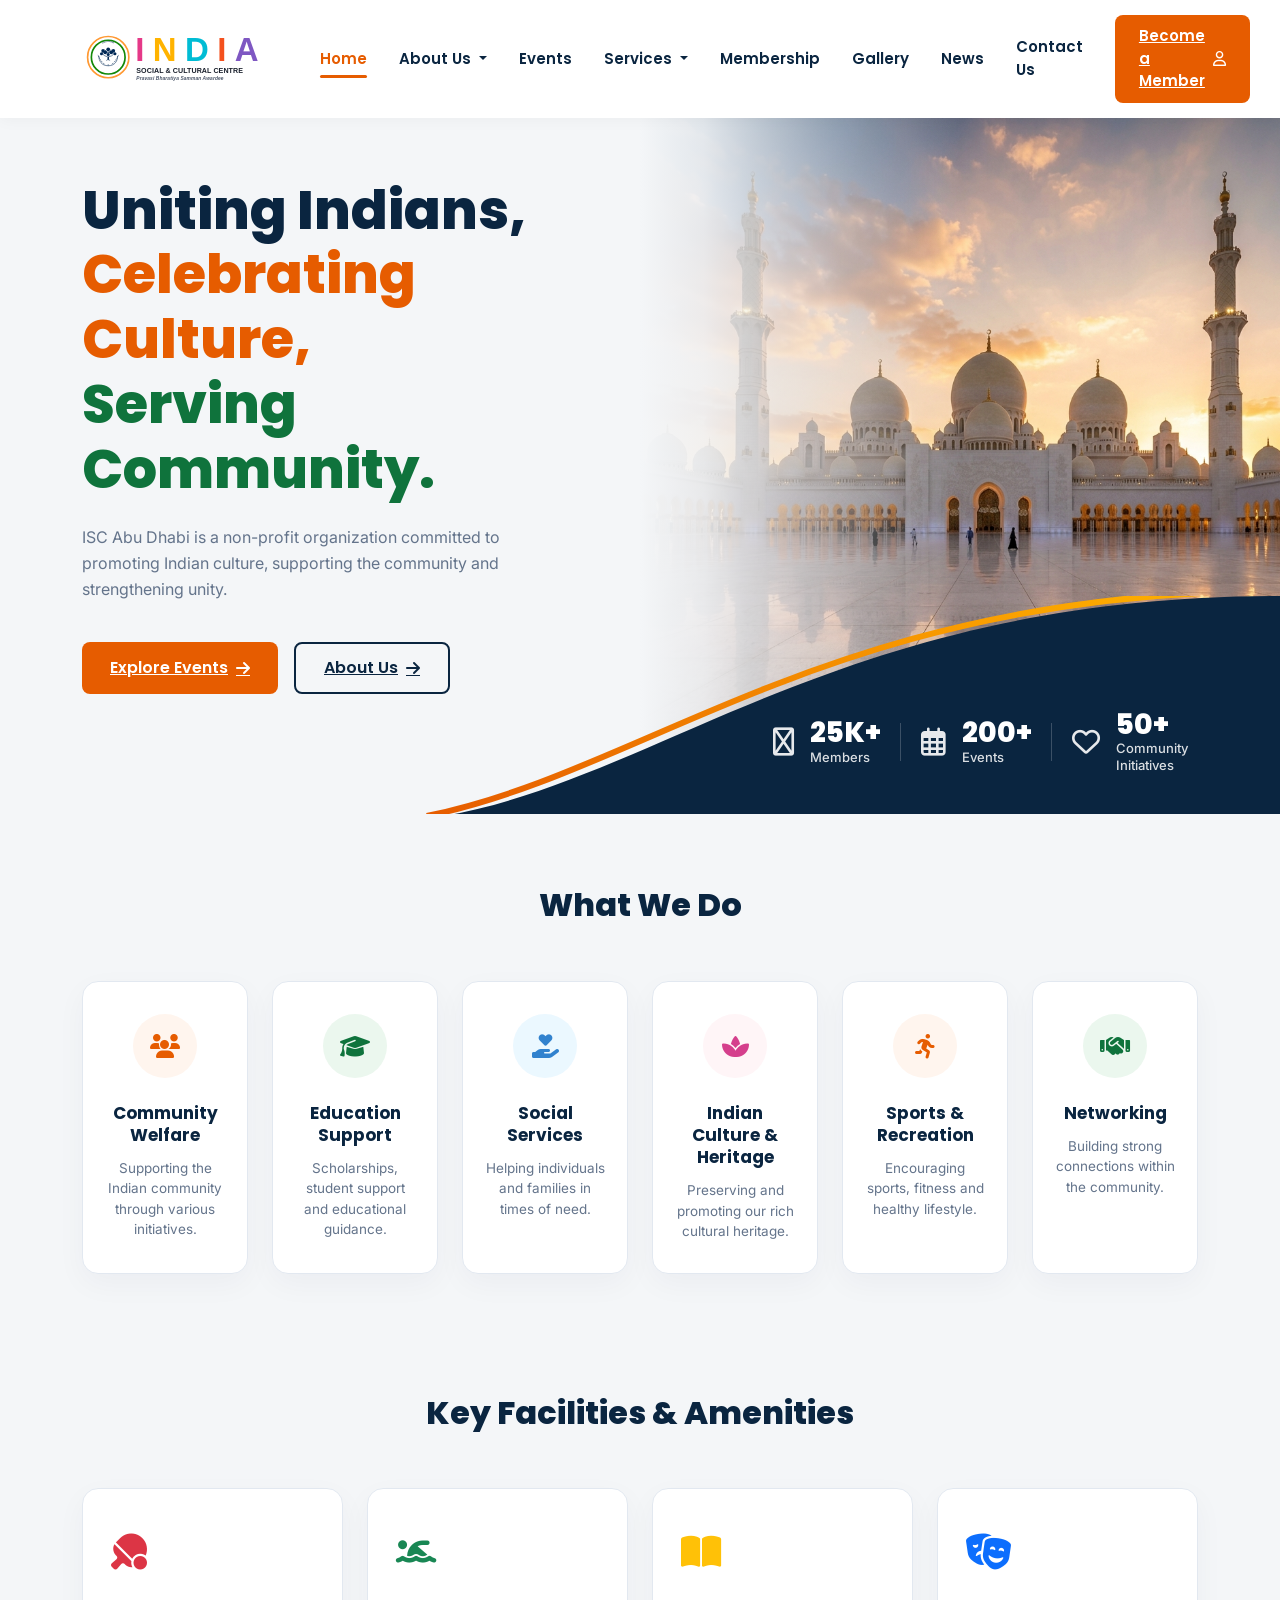
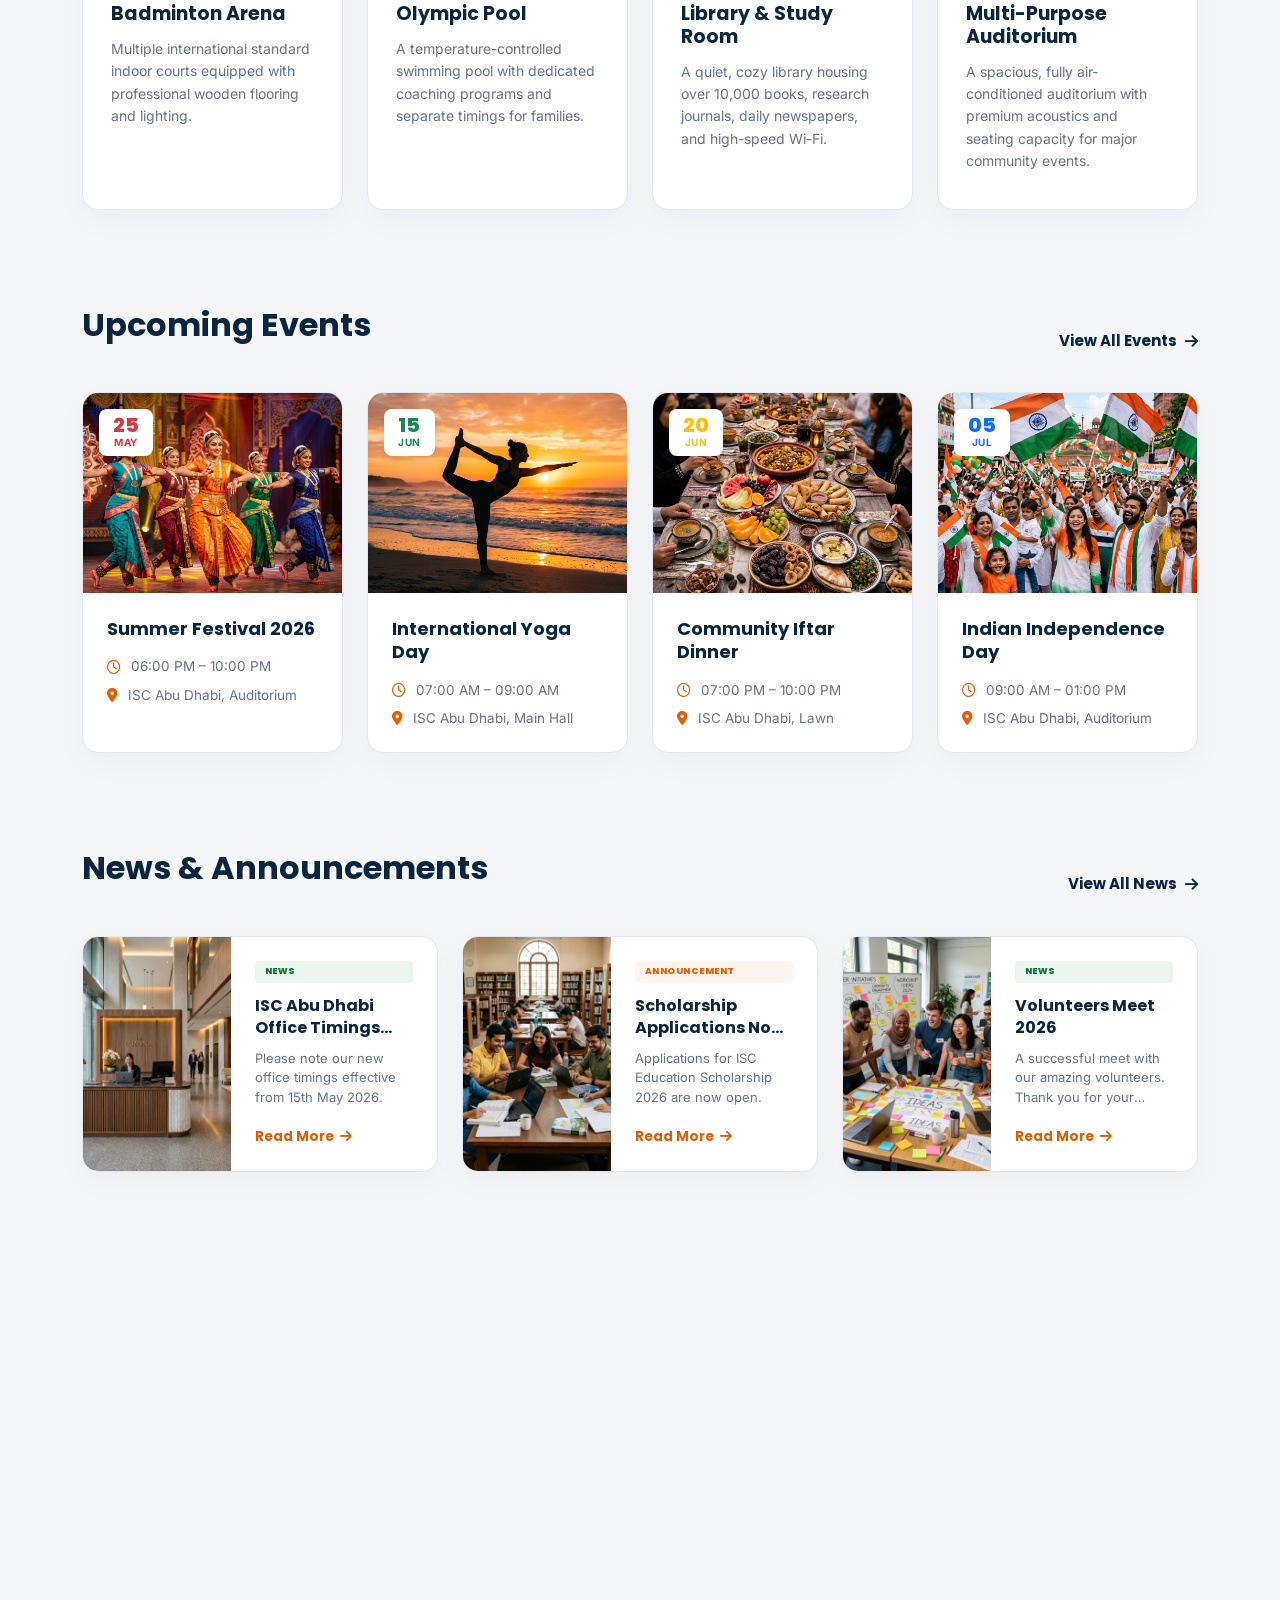
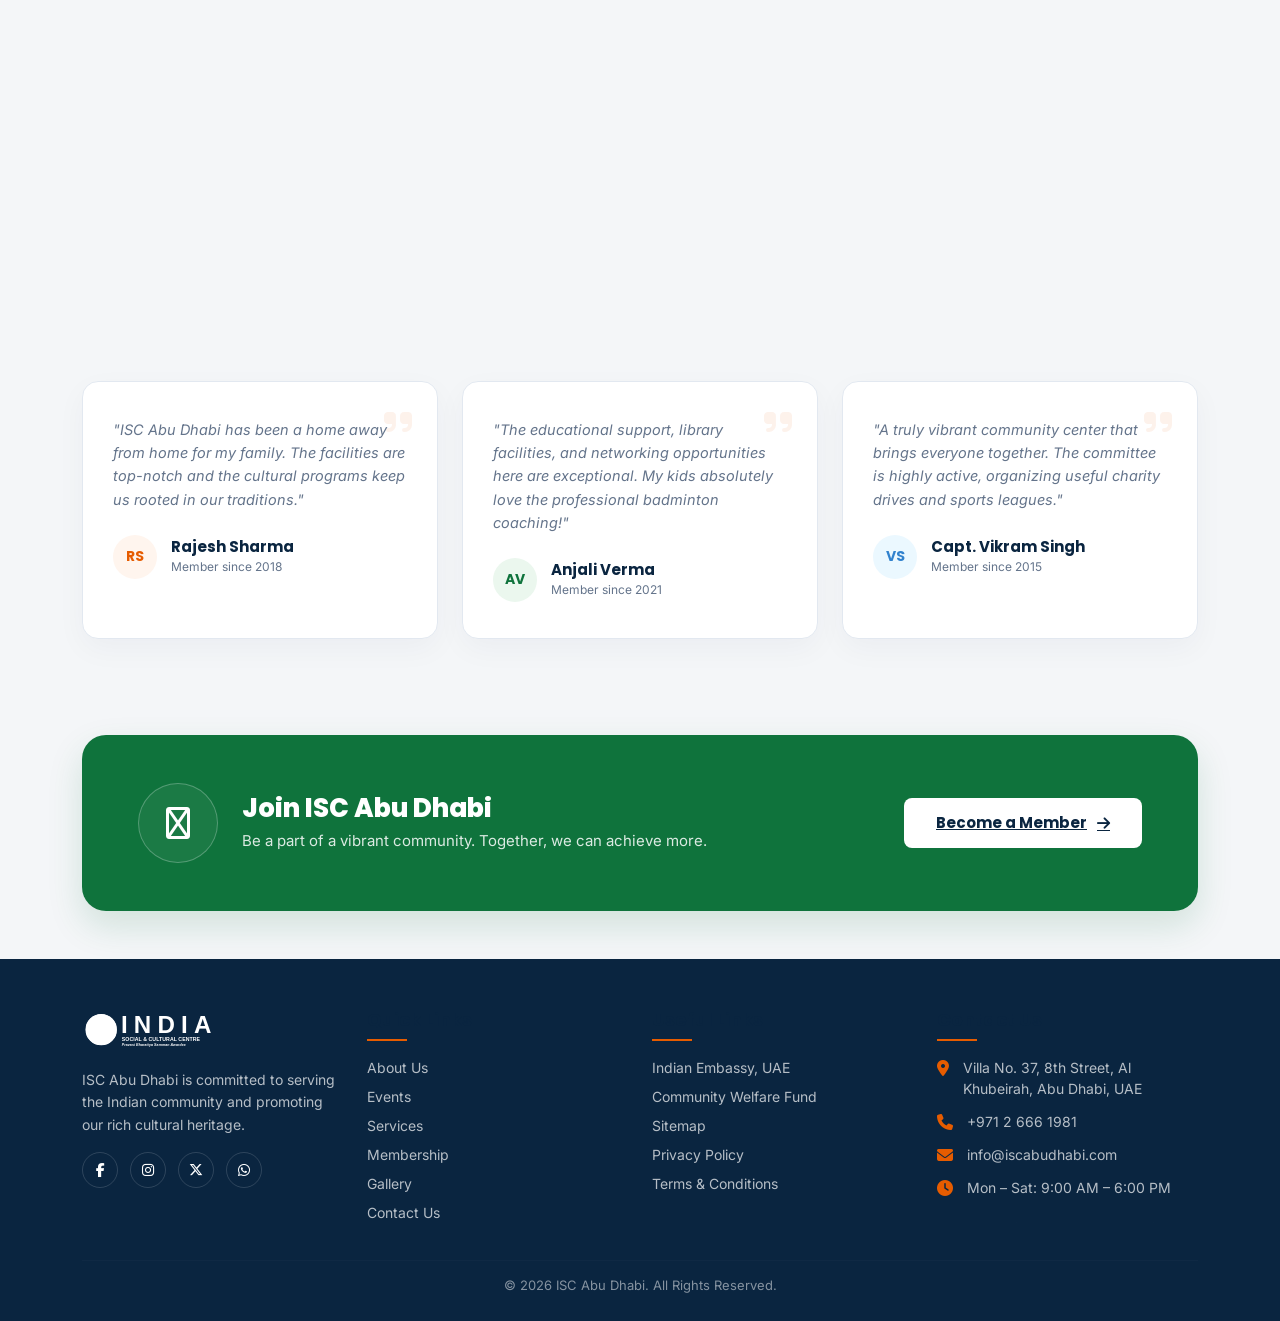
==== isc2.html @ a2076af0 "first commit" ====
<!DOCTYPE html>
<html lang="en">
<head>
  <meta charset="UTF-8">
  <meta name="viewport" content="width=device-width, initial-scale=1.0">
  <title>ISC Abu Dhabi | Indian Social Centre</title>
  <meta name="description" content="ISC Abu Dhabi is a non-profit organization committed to promoting Indian culture, supporting the community, and strengthening unity.">
  
  <!-- Google Fonts -->
  <link rel="preconnect" href="https://fonts.googleapis.com">
  <link rel="preconnect" href="https://fonts.gstatic.com" crossorigin>
  
  <!-- Bootstrap 5 CSS -->
  <link href="https://cdn.jsdelivr.net/npm/bootstrap@5.3.3/dist/css/bootstrap.min.css" rel="stylesheet">
  
  <!-- Font Awesome 6 Icons -->
  <link href="https://cdnjs.cloudflare.com/ajax/libs/font-awesome/6.5.2/css/all.min.css" rel="stylesheet">
  
  <!-- Bootstrap Icons (Back-up) -->
  <link href="https://cdn.jsdelivr.net/npm/bootstrap-icons@1.11.3/font/bootstrap-icons.min.css" rel="stylesheet">
  
  <!-- Custom Stylesheet -->
  <link href="isc2.css" rel="stylesheet">
</head>
<body>

  <!-- Navigation Bar -->
  <nav class="navbar navbar-expand-lg animate-nav">
    <div class="container">
      <a class="navbar-brand" href="#">
        <img src="assets/isc_logo.svg" alt="ISC Abu Dhabi Logo" id="navbar-logo">
      </a>
      <button class="navbar-toggler" type="button" data-bs-toggle="collapse" data-bs-target="#mainNavbar" aria-controls="mainNavbar" aria-expanded="false" aria-label="Toggle navigation">
        <span class="navbar-toggler-icon"></span>
      </button>
      <div class="collapse navbar-collapse" id="mainNavbar">
        <ul class="navbar-nav ms-auto mb-2 mb-lg-0 align-items-center">
          <li class="nav-item">
            <a class="nav-link active" aria-current="page" href="#" id="nav-home">Home</a>
          </li>
          <li class="nav-item dropdown">
            <a class="nav-link dropdown-toggle" href="#" role="button" data-bs-toggle="dropdown" aria-expanded="false" id="nav-about">
              About Us
            </a>
            <ul class="dropdown-menu">
              <li><a class="dropdown-item" href="#">Our History</a></li>
              <li><a class="dropdown-item" href="#">Management Committee</a></li>
              <li><a class="dropdown-item" href="#">President's Message</a></li>
            </ul>
          </li>
          <li class="nav-item">
            <a class="nav-link" href="#" id="nav-events">Events</a>
          </li>
          <li class="nav-item dropdown">
            <a class="nav-link dropdown-toggle" href="#" role="button" data-bs-toggle="dropdown" aria-expanded="false" id="nav-services">
              Services
            </a>
            <ul class="dropdown-menu">
              <li><a class="dropdown-item" href="#">Community Help Desk</a></li>
              <li><a class="dropdown-item" href="#">Consular Services</a></li>
              <li><a class="dropdown-item" href="#">Hall Booking</a></li>
            </ul>
          </li>
          <li class="nav-item">
            <a class="nav-link" href="#" id="nav-membership">Membership</a>
          </li>
          <li class="nav-item">
            <a class="nav-link" href="#" id="nav-gallery">Gallery</a>
          </li>
          <li class="nav-item">
            <a class="nav-link" href="#" id="nav-news">News</a>
          </li>
          <li class="nav-item me-lg-3">
            <a class="nav-link" href="#" id="nav-contact">Contact Us</a>
          </li>
          <li class="nav-item mt-3 mt-lg-0">
            <a class="btn-become-member" href="#" id="btn-header-member">
              Become a Member <i class="fa-regular fa-user"></i>
            </a>
          </li>
        </ul>
      </div>
    </div>
  </nav>

  <!-- Hero Section -->
  <section class="hero-section">
    <!-- Right side background mosque image -->
    <div class="hero-bg-wrapper animate-hero-bg">
      <img src="assets/hero_mosque.png" alt="Sheikh Zayed Grand Mosque Abu Dhabi" class="hero-bg-image">
    </div>
    
    <div class="container hero-content">
      <div class="row align-items-center">
        <div class="col-lg-6">
          <!-- Slogan -->
          <h1 class="hero-title animate-hero-title">
            Uniting Indians,<br>
            <span class="highlight-saffron">Celebrating Culture,</span><br>
            <span class="highlight-green">Serving Community.</span>
          </h1>
          

          <!-- Paragraph description -->
          <p class="hero-desc animate-hero-desc">
            ISC Abu Dhabi is a non-profit organization committed to promoting Indian culture, supporting the community and strengthening unity.
          </p>
          
          <!-- CTA Buttons -->
          <div class="hero-btns animate-hero-btns">
            <a href="#" class="btn-explore-events" id="btn-hero-explore">
              Explore Events <i class="fa-solid fa-arrow-right"></i>
            </a>
            <a href="#" class="btn-about-us-outline" id="btn-hero-about">
              About Us <i class="fa-solid fa-arrow-right"></i>
            </a>
          </div>
        </div>
      </div>
    </div>

    <!-- Premium Curved Wave at the bottom -->
    <div class="hero-wave-container d-none d-lg-block">
      <svg class="hero-wave-svg" viewBox="0 0 1440 220" fill="none" xmlns="http://www.w3.org/2000/svg" preserveAspectRatio="none">
        <defs>
          <linearGradient id="orange-yellow-grad" x1="0%" y1="100%" x2="100%" y2="0%">
            <stop offset="0%" stop-color="#E65C00" />
            <stop offset="100%" stop-color="#FFB300" />
          </linearGradient>
        </defs>
        <!-- Gold/Saffron Top border curve -->
        <path class="wave-orange-flow" d="M480 220C730 175 940 -5 1440 -5" stroke="url(#orange-yellow-grad)" stroke-width="6" fill="none"/>
        <!-- Main Dark Blue Wave fill -->
        <path class="wave-blue-flow" d="M500 220C750 180 950 0 1440 0V220H500Z" fill="#0A2540"/>
      </svg>
    </div>

    <!-- Statistics Overlaid inside the wave -->
    <div class="hero-stats-overlay animate-hero-stats">
      <div class="stats-flex-container">
        <!-- Stat Item 1 -->
        <div class="stat-item">
          <div class="stat-icon-wrapper">
            <i class="fa-regular fa-users"></i>
          </div>
          <div>
            <div class="stat-num">25K+</div>
            <div class="stat-label">Members</div>
          </div>
        </div>
        <!-- Stat Item 2 -->
        <div class="stat-item">
          <div class="stat-icon-wrapper">
            <i class="fa-regular fa-calendar-days"></i>
          </div>
          <div>
            <div class="stat-num">200+</div>
            <div class="stat-label">Events</div>
          </div>
        </div>
        <!-- Stat Item 3 -->
        <div class="stat-item">
          <div class="stat-icon-wrapper">
            <i class="fa-regular fa-heart"></i>
          </div>
          <div>
            <div class="stat-num">50+</div>
            <div class="stat-label">Community Initiatives</div>
          </div>
        </div>
      </div>
    </div>
  </section>

  <!-- What We Do Section -->
  <section class="py-5 my-4" id="what-we-do-section">
    <div class="container">
      <div class="section-title-wrapper text-center reveal-hidden">
        <h2 class="section-tag">What We Do</h2>
      </div>
      
      <div class="row g-4 row-cols-1 row-cols-md-2 row-cols-lg-6">
        <!-- Card 1 -->
        <div class="col reveal-hidden reveal-delay-1">
          <div class="what-we-do-card">
            <div class="card-icon-circle icon-orange">
              <i class="fa-solid fa-users"></i>
            </div>
            <h3>Community Welfare</h3>
            <p>Supporting the Indian community through various initiatives.</p>
          </div>
        </div>
        <!-- Card 2 -->
        <div class="col reveal-hidden reveal-delay-2">
          <div class="what-we-do-card">
            <div class="card-icon-circle icon-green">
              <i class="fa-solid fa-graduation-cap"></i>
            </div>
            <h3>Education Support</h3>
            <p>Scholarships, student support and educational guidance.</p>
          </div>
        </div>
        <!-- Card 3 -->
        <div class="col reveal-hidden reveal-delay-3">
          <div class="what-we-do-card">
            <div class="card-icon-circle icon-blue">
              <i class="fa-solid fa-hand-holding-heart"></i>
            </div>
            <h3>Social Services</h3>
            <p>Helping individuals and families in times of need.</p>
          </div>
        </div>
        <!-- Card 4 -->
        <div class="col reveal-hidden reveal-delay-4">
          <div class="what-we-do-card">
            <div class="card-icon-circle icon-pink">
              <i class="fa-solid fa-spa"></i>
            </div>
            <h3>Indian Culture & Heritage</h3>
            <p>Preserving and promoting our rich cultural heritage.</p>
          </div>
        </div>
        <!-- Card 5 -->
        <div class="col reveal-hidden reveal-delay-5">
          <div class="what-we-do-card">
            <div class="card-icon-circle icon-orange">
              <i class="fa-solid fa-person-running"></i>
            </div>
            <h3>Sports & Recreation</h3>
            <p>Encouraging sports, fitness and healthy lifestyle.</p>
          </div>
        </div>
        <!-- Card 6 -->
        <div class="col reveal-hidden reveal-delay-6">
          <div class="what-we-do-card">
            <div class="card-icon-circle icon-green">
              <i class="fa-solid fa-handshake"></i>
            </div>
            <h3>Networking</h3>
            <p>Building strong connections within the community.</p>
          </div>
        </div>
      </div>
    </div>
  </section>

  <!-- Key Facilities Section -->
  <section class="py-5" id="facilities-section">
    <div class="container">
      <div class="section-title-wrapper text-center reveal-hidden">
        <h2 class="section-tag">Key Facilities &amp; Amenities</h2>
      </div>
      
      <div class="row g-4 row-cols-1 row-cols-md-2 row-cols-lg-4">
        <!-- Facility 1 -->
        <div class="col reveal-hidden reveal-delay-1">
          <div class="facility-card">
            <div class="facility-card-icon">
              <i class="fa-solid fa-table-tennis-paddle-ball text-danger"></i>
            </div>
            <h3>Badminton Arena</h3>
            <p>Multiple international standard indoor courts equipped with professional wooden flooring and lighting.</p>
          </div>
        </div>
        <!-- Facility 2 -->
        <div class="col reveal-hidden reveal-delay-2">
          <div class="facility-card">
            <div class="facility-card-icon">
              <i class="fa-solid fa-person-swimming text-success"></i>
            </div>
            <h3>Olympic Pool</h3>
            <p>A temperature-controlled swimming pool with dedicated coaching programs and separate timings for families.</p>
          </div>
        </div>
        <!-- Facility 3 -->
        <div class="col reveal-hidden reveal-delay-3">
          <div class="facility-card">
            <div class="facility-card-icon">
              <i class="fa-solid fa-book-open text-warning"></i>
            </div>
            <h3>Library &amp; Study Room</h3>
            <p>A quiet, cozy library housing over 10,000 books, research journals, daily newspapers, and high-speed Wi-Fi.</p>
          </div>
        </div>
        <!-- Facility 4 -->
        <div class="col reveal-hidden reveal-delay-4">
          <div class="facility-card">
            <div class="facility-card-icon">
              <i class="fa-solid fa-masks-theater text-primary"></i>
            </div>
            <h3>Multi-Purpose Auditorium</h3>
            <p>A spacious, fully air-conditioned auditorium with premium acoustics and seating capacity for major community events.</p>
          </div>
        </div>
      </div>
    </div>
  </section>

  <!-- Upcoming Events Section -->
  <section class="py-5" id="events-section">
    <div class="container">
      <div class="section-header-flex reveal-hidden">
        <h2>Upcoming Events</h2>
        <a href="#" class="view-all-link" id="link-events-viewall">
          View All Events <i class="fa-solid fa-arrow-right"></i>
        </a>
      </div>
      
      <div class="row g-4 row-cols-1 row-cols-md-2 row-cols-lg-4">
        <!-- Event 1 -->
        <div class="col reveal-hidden reveal-delay-1">
          <div class="event-card">
            <div class="event-img-wrapper">
              <img src="assets/event_dance.png" alt="Summer Festival 2026" class="event-img">
              <div class="event-date-badge badge-orange">
                <div class="event-date-num text-danger">25</div>
                <div class="event-date-month text-danger">May</div>
              </div>
            </div>
            <div class="event-body">
              <h3 class="event-title">Summer Festival 2026</h3>
              <div class="event-meta-item">
                <i class="fa-regular fa-clock"></i>
                <span>06:00 PM – 10:00 PM</span>
              </div>
              <div class="event-meta-item">
                <i class="fa-solid fa-location-dot"></i>
                <span>ISC Abu Dhabi, Auditorium</span>
              </div>
            </div>
          </div>
        </div>
        
        <!-- Event 2 -->
        <div class="col reveal-hidden reveal-delay-2">
          <div class="event-card">
            <div class="event-img-wrapper">
              <img src="assets/event_yoga.png" alt="International Yoga Day" class="event-img">
              <div class="event-date-badge badge-green">
                <div class="event-date-num text-success">15</div>
                <div class="event-date-month text-success">Jun</div>
              </div>
            </div>
            <div class="event-body">
              <h3 class="event-title">International Yoga Day</h3>
              <div class="event-meta-item">
                <i class="fa-regular fa-clock"></i>
                <span>07:00 AM – 09:00 AM</span>
              </div>
              <div class="event-meta-item">
                <i class="fa-solid fa-location-dot"></i>
                <span>ISC Abu Dhabi, Main Hall</span>
              </div>
            </div>
          </div>
        </div>
        
        <!-- Event 3 -->
        <div class="col reveal-hidden reveal-delay-3">
          <div class="event-card">
            <div class="event-img-wrapper">
              <img src="assets/event_iftar.png" alt="Community Iftar Dinner" class="event-img">
              <div class="event-date-badge badge-orange">
                <div class="event-date-num text-warning">20</div>
                <div class="event-date-month text-warning">Jun</div>
              </div>
            </div>
            <div class="event-body">
              <h3 class="event-title">Community Iftar Dinner</h3>
              <div class="event-meta-item">
                <i class="fa-regular fa-clock"></i>
                <span>07:00 PM – 10:00 PM</span>
              </div>
              <div class="event-meta-item">
                <i class="fa-solid fa-location-dot"></i>
                <span>ISC Abu Dhabi, Lawn</span>
              </div>
            </div>
          </div>
        </div>
        
        <!-- Event 4 -->
        <div class="col reveal-hidden reveal-delay-4">
          <div class="event-card">
            <div class="event-img-wrapper">
              <img src="assets/event_indep.png" alt="Indian Independence Day" class="event-img">
              <div class="event-date-badge badge-blue">
                <div class="event-date-num text-primary">05</div>
                <div class="event-date-month text-primary">Jul</div>
              </div>
            </div>
            <div class="event-body">
              <h3 class="event-title">Indian Independence Day</h3>
              <div class="event-meta-item">
                <i class="fa-regular fa-clock"></i>
                <span>09:00 AM – 01:00 PM</span>
              </div>
              <div class="event-meta-item">
                <i class="fa-solid fa-location-dot"></i>
                <span>ISC Abu Dhabi, Auditorium</span>
              </div>
            </div>
          </div>
        </div>
      </div>
    </div>
  </section>

  <!-- News & Announcements Section -->
  <section class="py-5" id="news-section">
    <div class="container">
      <div class="section-header-flex reveal-hidden">
        <h2>News & Announcements</h2>
        <a href="#" class="view-all-link" id="link-news-viewall">
          View All News <i class="fa-solid fa-arrow-right"></i>
        </a>
      </div>
      
      <div class="row g-4">
        <!-- News Card 1 -->
        <div class="col-lg-4 col-md-12 reveal-hidden reveal-delay-1">
          <div class="news-horizontal-card">
            <div class="row g-0 h-100 align-items-stretch">
              <div class="col-5 news-img-col">
                <img src="assets/news_timings.png" class="news-img" alt="Summer Office Timings">
              </div>
              <div class="col-7">
                <div class="news-body d-flex flex-column justify-content-center h-100">
                  <div class="news-badge badge-green">News</div>
                  <h3 class="news-title">ISC Abu Dhabi Office Timings During Summer</h3>
                  <p class="news-desc">Please note our new office timings effective from 15th May 2026.</p>
                  <div>
                    <a href="#" class="read-more-link">Read More <i class="fa-solid fa-arrow-right"></i></a>
                  </div>
                </div>
              </div>
            </div>
          </div>
        </div>
        
        <!-- News Card 2 -->
        <div class="col-lg-4 col-md-12 reveal-hidden reveal-delay-2">
          <div class="news-horizontal-card">
            <div class="row g-0 h-100 align-items-stretch">
              <div class="col-5 news-img-col">
                <img src="assets/news_scholarship.png" class="news-img" alt="Scholarship Application">
              </div>
              <div class="col-7">
                <div class="news-body d-flex flex-column justify-content-center h-100">
                  <div class="news-badge badge-orange">Announcement</div>
                  <h3 class="news-title">Scholarship Applications Now Open</h3>
                  <p class="news-desc">Applications for ISC Education Scholarship 2026 are now open.</p>
                  <div>
                    <a href="#" class="read-more-link">Read More <i class="fa-solid fa-arrow-right"></i></a>
                  </div>
                </div>
              </div>
            </div>
          </div>
        </div>
        
        <!-- News Card 3 -->
        <div class="col-lg-4 col-md-12 reveal-hidden reveal-delay-3">
          <div class="news-horizontal-card">
            <div class="row g-0 h-100 align-items-stretch">
              <div class="col-5 news-img-col">
                <img src="assets/news_volunteers.png" class="news-img" alt="Volunteers Meet">
              </div>
              <div class="col-7">
                <div class="news-body d-flex flex-column justify-content-center h-100">
                  <div class="news-badge badge-green">News</div>
                  <h3 class="news-title">Volunteers Meet 2026</h3>
                  <p class="news-desc">A successful meet with our amazing volunteers. Thank you for your continued support!</p>
                  <div>
                    <a href="#" class="read-more-link">Read More <i class="fa-solid fa-arrow-right"></i></a>
                  </div>
                </div>
              </div>
            </div>
          </div>
        </div>
      </div>
    </div>
  </section>

  <!-- Executive Leadership Section -->
  <section class="py-5" id="leadership-section">
    <div class="container">
      <div class="section-title-wrapper text-center reveal-hidden">
        <h2 class="section-tag">Executive Leadership</h2>
      </div>
      
      <div class="row g-4 row-cols-1 row-cols-md-3 justify-content-center">
        <!-- Leader 1 -->
        <div class="col reveal-hidden reveal-delay-1">
          <div class="committee-card">
            <div class="committee-img-wrapper">
              <img src="assets/leader_president.png" alt="Ramesh Kumar - President" class="committee-img">
            </div>
            <h3 class="committee-name">Ramesh Kumar</h3>
            <p class="committee-role">President</p>
            <div class="committee-socials">
              <a href="#" class="committee-social-icon"><i class="fa-brands fa-linkedin-in"></i></a>
              <a href="#" class="committee-social-icon"><i class="fa-brands fa-x-twitter"></i></a>
              <a href="#" class="committee-social-icon"><i class="fa-solid fa-envelope"></i></a>
            </div>
          </div>
        </div>
        <!-- Leader 2 -->
        <div class="col reveal-hidden reveal-delay-2">
          <div class="committee-card">
            <div class="committee-img-wrapper">
              <img src="assets/leader_secretary.png" alt="Dr. Anish Mehta - General Secretary" class="committee-img">
            </div>
            <h3 class="committee-name">Dr. Anish Mehta</h3>
            <p class="committee-role">General Secretary</p>
            <div class="committee-socials">
              <a href="#" class="committee-social-icon"><i class="fa-brands fa-linkedin-in"></i></a>
              <a href="#" class="committee-social-icon"><i class="fa-brands fa-x-twitter"></i></a>
              <a href="#" class="committee-social-icon"><i class="fa-solid fa-envelope"></i></a>
            </div>
          </div>
        </div>
        <!-- Leader 3 -->
        <div class="col reveal-hidden reveal-delay-3">
          <div class="committee-card">
            <div class="committee-img-wrapper">
              <img src="assets/leader_vp.png" alt="Sneha Nair - Vice President" class="committee-img">
            </div>
            <h3 class="committee-name">Sneha Nair</h3>
            <p class="committee-role">Vice President</p>
            <div class="committee-socials">
              <a href="#" class="committee-social-icon"><i class="fa-brands fa-linkedin-in"></i></a>
              <a href="#" class="committee-social-icon"><i class="fa-brands fa-x-twitter"></i></a>
              <a href="#" class="committee-social-icon"><i class="fa-solid fa-envelope"></i></a>
            </div>
          </div>
        </div>
      </div>
    </div>
  </section>

  <!-- Member Testimonials Section -->
  <section class="py-5" id="testimonials-section">
    <div class="container">
      <div class="section-title-wrapper text-center reveal-hidden">
        <h2 class="section-tag">What Members Say</h2>
      </div>
      
      <div class="row g-4 row-cols-1 row-cols-md-3">
        <!-- Testimonial 1 -->
        <div class="col reveal-hidden reveal-delay-1">
          <div class="testimonial-card">
            <i class="fa-solid fa-quote-right testimonial-quote-icon"></i>
            <p class="testimonial-text">
              "ISC Abu Dhabi has been a home away from home for my family. The facilities are top-notch and the cultural programs keep us rooted in our traditions."
            </p>
            <div class="testimonial-profile">
              <div class="testimonial-avatar">RS</div>
              <div>
                <h4 class="testimonial-name">Rajesh Sharma</h4>
                <div class="testimonial-meta">Member since 2018</div>
              </div>
            </div>
          </div>
        </div>
        <!-- Testimonial 2 -->
        <div class="col reveal-hidden reveal-delay-2">
          <div class="testimonial-card">
            <i class="fa-solid fa-quote-right testimonial-quote-icon"></i>
            <p class="testimonial-text">
              "The educational support, library facilities, and networking opportunities here are exceptional. My kids absolutely love the professional badminton coaching!"
            </p>
            <div class="testimonial-profile">
              <div class="testimonial-avatar avatar-green">AV</div>
              <div>
                <h4 class="testimonial-name">Anjali Verma</h4>
                <div class="testimonial-meta">Member since 2021</div>
              </div>
            </div>
          </div>
        </div>
        <!-- Testimonial 3 -->
        <div class="col reveal-hidden reveal-delay-3">
          <div class="testimonial-card">
            <i class="fa-solid fa-quote-right testimonial-quote-icon"></i>
            <p class="testimonial-text">
              "A truly vibrant community center that brings everyone together. The committee is highly active, organizing useful charity drives and sports leagues."
            </p>
            <div class="testimonial-profile">
              <div class="testimonial-avatar avatar-blue">VS</div>
              <div>
                <h4 class="testimonial-name">Capt. Vikram Singh</h4>
                <div class="testimonial-meta">Member since 2015</div>
              </div>
            </div>
          </div>
        </div>
      </div>
    </div>
  </section>

  <!-- Call to Action Section -->
  <section class="py-5" id="cta-section">
    <div class="container reveal-hidden">
      <div class="cta-container">
        <!-- Premium architectural skyline outline -->
        <svg class="cta-backdrop-svg" viewBox="0 0 400 200" fill="none" xmlns="http://www.w3.org/2000/svg">
          <path d="M 0,200 L 40,140 L 70,165 L 110,100 L 150,150 L 190,110 L 230,175 L 280,120 L 330,155 L 380,80 L 400,110 L 400,200 Z" stroke="rgba(255,255,255,0.06)" stroke-width="2" fill="none"/>
        </svg>
        
        <div class="cta-content-wrapper">
          <div class="cta-left">
            <div class="cta-icon-wrapper">
              <i class="fa-regular fa-users"></i>
            </div>
            <div>
              <h2 class="cta-title">Join ISC Abu Dhabi</h2>
              <p class="cta-subtitle">Be a part of a vibrant community. Together, we can achieve more.</p>
            </div>
          </div>
          <div class="cta-right">
            <a href="#" class="btn-cta-white" id="btn-cta-join">
              Become a Member <i class="fa-solid fa-arrow-right"></i>
            </a>
          </div>
        </div>
      </div>
    </div>
  </section>

  <!-- Footer Section -->
  <footer class="footer-section">
    <div class="container position-relative">
      <!-- Mosque Architectural Silhouette -->
      <svg class="footer-bg-mosque-svg" viewBox="0 0 300 200" fill="none" xmlns="http://www.w3.org/2000/svg">
        <path d="M 50,200 L 50,120 L 55,120 L 55,200 Z M 52.5,120 L 52.5,90 M 50,95 L 55,95" stroke="rgba(255,255,255,0.04)" stroke-width="1"/>
        <path d="M 90,200 L 90,140 Q 110,105 130,140 L 130,200" stroke="rgba(255,255,255,0.04)" stroke-width="1" fill="none"/>
        <path d="M 120,200 L 120,130 C 120,80 180,80 180,130 L 180,200" stroke="rgba(255,255,255,0.04)" stroke-width="1" fill="none"/>
        <path d="M 150,85 L 150,65 M 145,72 L 155,72" stroke="rgba(255,255,255,0.04)" stroke-width="1"/>
        <path d="M 170,200 L 170,140 Q 190,105 210,140 L 210,200" stroke="rgba(255,255,255,0.04)" stroke-width="1" fill="none"/>
        <path d="M 245,200 L 245,120 L 250,120 L 250,200 Z M 247.5,120 L 247.5,90 M 245,95 L 250,95" stroke="rgba(255,255,255,0.04)" stroke-width="1"/>
      </svg>
      
      <div class="row g-4 position-relative reveal-hidden" style="z-index: 5;">
        <!-- Col 1 -->
        <div class="col-lg-3 col-md-6">
          <img src="assets/isc_logo.svg" alt="ISC Abu Dhabi Logo" class="footer-logo-img filter-white-logo" style="filter: brightness(0) invert(1);">
          <p class="footer-about-text">
            ISC Abu Dhabi is committed to serving the Indian community and promoting our rich cultural heritage.
          </p>
          <div class="footer-social-links">
            <a href="#" class="footer-social-icon" aria-label="Facebook"><i class="fa-brands fa-facebook-f"></i></a>
            <a href="#" class="footer-social-icon" aria-label="Instagram"><i class="fa-brands fa-instagram"></i></a>
            <a href="#" class="footer-social-icon" aria-label="Twitter"><i class="fa-brands fa-x-twitter"></i></a>
            <a href="#" class="footer-social-icon" aria-label="WhatsApp"><i class="fa-brands fa-whatsapp"></i></a>
          </div>
        </div>
        
        <!-- Col 2 -->
        <div class="col-lg-3 col-md-6">
          <h3 class="footer-col-title">Quick Links</h3>
          <ul class="footer-links-list">
            <li><a href="#">About Us</a></li>
            <li><a href="#">Events</a></li>
            <li><a href="#">Services</a></li>
            <li><a href="#">Membership</a></li>
            <li><a href="#">Gallery</a></li>
            <li><a href="#">Contact Us</a></li>
          </ul>
        </div>
        
        <!-- Col 3 -->
        <div class="col-lg-3 col-md-6">
          <h3 class="footer-col-title">Useful Links</h3>
          <ul class="footer-links-list">
            <li><a href="#">Indian Embassy, UAE</a></li>
            <li><a href="#">Community Welfare Fund</a></li>
            <li><a href="#">Sitemap</a></li>
            <li><a href="#">Privacy Policy</a></li>
            <li><a href="#">Terms & Conditions</a></li>
          </ul>
        </div>
        
        <!-- Col 4 -->
        <div class="col-lg-3 col-md-6">
          <h3 class="footer-col-title">Contact Us</h3>
          <ul class="footer-contact-list">
            <li>
              <i class="fa-solid fa-location-dot"></i>
              <span>Villa No. 37, 8th Street, Al Khubeirah, Abu Dhabi, UAE</span>
            </li>
            <li>
              <i class="fa-solid fa-phone"></i>
              <span>+971 2 666 1981</span>
            </li>
            <li>
              <i class="fa-solid fa-envelope"></i>
              <span>info@iscabudhabi.com</span>
            </li>
            <li>
              <i class="fa-solid fa-clock"></i>
              <span>Mon – Sat: 9:00 AM – 6:00 PM</span>
            </li>
          </ul>
        </div>
      </div>
      
      <hr class="footer-divider">
      <p class="footer-bottom-text">© 2026 ISC Abu Dhabi. All Rights Reserved.</p>
    </div>
  </footer>

  <!-- Bootstrap 5 Bundle JS -->
  <script src="https://cdn.jsdelivr.net/npm/bootstrap@5.3.3/dist/js/bootstrap.bundle.min.js"></script>
  
  <!-- Scroll to Top Progress Button -->
  <div id="scroll-to-top" class="scroll-to-top">
    <svg class="progress-circle" width="100%" height="100%" viewBox="-1 -1 102 102">
      <path d="M50,1 a49,49 0 0,1 0,98 a49,49 0 0,1 0,-98" stroke="rgba(230, 92, 0, 0.12)" stroke-width="3" fill="none" />
      <path id="progress-path" d="M50,1 a49,49 0 0,1 0,98 a49,49 0 0,1 0,-98" stroke="#E65C00" stroke-width="3" fill="none" />
    </svg>
    <div class="scroll-arrow">
      <i class="fa-solid fa-chevron-up"></i>
    </div>
  </div>

  <!-- Scroll & Animation Script -->
  <script>
    document.addEventListener("DOMContentLoaded", function() {
      // Intersection Observer for scroll reveal
      const observerOptions = {
        root: null,
        rootMargin: "0px",
        threshold: 0.15
      };

      const observer = new IntersectionObserver((entries, observer) => {
        entries.forEach(entry => {
          if (entry.isIntersecting) {
            entry.target.classList.add("reveal-visible");
            observer.unobserve(entry.target);
          }
        });
      }, observerOptions);

      const hiddenElements = document.querySelectorAll(".reveal-hidden");
      hiddenElements.forEach(el => observer.observe(el));

      // Scroll to Top Progress Logic
      const scrollToTopBtn = document.getElementById("scroll-to-top");
      const progressPath = document.getElementById("progress-path");
      
      if (scrollToTopBtn && progressPath) {
        const pathLength = progressPath.getTotalLength();
        progressPath.style.strokeDasharray = `${pathLength} ${pathLength}`;
        progressPath.style.strokeDashoffset = pathLength;

        const updateProgress = () => {
          const scroll = window.scrollY;
          const height = document.documentElement.scrollHeight - window.innerHeight;
          const progress = pathLength - (scroll * pathLength) / height;
          progressPath.style.strokeDashoffset = progress;

          if (scroll > 300) {
            scrollToTopBtn.classList.add("active");
          } else {
            scrollToTopBtn.classList.remove("active");
          }
        };

        window.addEventListener("scroll", updateProgress);
        updateProgress(); // Initialize on load

        scrollToTopBtn.addEventListener("click", () => {
          window.scrollTo({
            top: 0,
            behavior: "smooth"
          });
        });
      }
    });
  </script>
</body>
</html>
---- isc2.css ----
/* ISC Abu Dhabi - Custom Design Stylesheet */

/* Google Fonts Import */
@import url('https://fonts.googleapis.com/css2?family=Inter:wght@300;400;500;600;700&family=Poppins:wght@400;500;600;700;800;900&display=swap');

/* Color Variables */
:root {
  --isc-blue: #0A2540;
  --isc-blue-light: #1A365D;
  --isc-saffron: #E65C00;
  --isc-saffron-light: #FFF5EE;
  --isc-green: #0F733C;
  --isc-green-light: #EBF7EE;
  --isc-pink: #D53F8C;
  --isc-pink-light: #FFF5F7;
  --isc-blue-accent: #3182CE;
  --isc-blue-accent-light: #EBF8FF;
  --isc-bg-light: #F4F6F8;
  --isc-bg-card: #FFFFFF;
  --isc-border-light: #E2E8F0;
  --isc-text-main: #1E293B;
  --isc-text-muted: #64748B;
  --isc-transition: all 0.3s cubic-bezier(0.4, 0, 0.2, 1);
}

/* Base Styles */
body {
  font-family: 'Inter', sans-serif;
  color: var(--isc-text-main);
  background-color: var(--isc-bg-light);
  overflow-x: hidden;
}

h1, h2, h3, h4, h5, h6 {
  font-family: 'Poppins', sans-serif;
  font-weight: 700;
  color: var(--isc-blue);
}

/* Nav Bar Styles */
.navbar {
  background-color: var(--isc-bg-card);
  box-shadow: 0 2px 15px rgba(0, 0, 0, 0.04);
  padding: 15px 0;
  position: sticky;
  top: 0;
  z-index: 1000;
}

.navbar-brand img {
  height: 60px;
  width: auto;
}

.nav-link {
  font-family: 'Poppins', sans-serif;
  font-weight: 600;
  font-size: 15px;
  color: var(--isc-blue) !important;
  padding: 8px 16px !important;
  transition: var(--isc-transition);
  position: relative;
}

.nav-link:hover, .nav-link.active {
  color: var(--isc-saffron) !important;
}

.nav-link.active::after {
  content: '';
  position: absolute;
  bottom: 0;
  left: 16px;
  right: 16px;
  height: 3px;
  background-color: var(--isc-saffron);
  border-radius: 2px;
}

.nav-item.dropdown .dropdown-menu {
  border: none;
  box-shadow: 0 10px 30px rgba(0,0,0,0.08);
  border-radius: 12px;
  padding: 10px;
}

.dropdown-item {
  font-weight: 500;
  font-size: 14px;
  border-radius: 8px;
  padding: 8px 16px;
  color: var(--isc-blue);
  transition: var(--isc-transition);
}

.dropdown-item:hover {
  background-color: var(--isc-saffron-light);
  color: var(--isc-saffron);
}

.btn-become-member {
  background-color: var(--isc-saffron);
  color: #FFFFFF !important;
  font-family: 'Poppins', sans-serif;
  font-weight: 600;
  border-radius: 8px;
  padding: 10px 24px;
  font-size: 15px;
  display: inline-flex;
  align-items: center;
  gap: 8px;
  border: none;
  transition: var(--isc-transition);
}

.btn-become-member:hover {
  background-color: #CC5200;
  transform: translateY(-2px);
  box-shadow: 0 4px 15px rgba(230, 92, 0, 0.3);
}

/* Hero Section */
.hero-section {
  position: relative;
  min-height: 680px;
  background-color: var(--isc-bg-light);
  overflow: hidden;
  padding-top: 60px;
}

.hero-bg-wrapper {
  position: absolute;
  top: 0;
  right: 0;
  width: 50%;
  height: 100%;
  z-index: 1;
}

.hero-bg-image {
  width: 100%;
  height: 100%;
  object-fit: cover;
  object-position: left center;
}

/* Soft gradient overlay to blend mosque image to the left white background */
.hero-bg-wrapper::before {
  content: '';
  position: absolute;
  top: 0;
  left: 0;
  width: 100%;
  height: 100%;
  background: linear-gradient(to right, var(--isc-bg-light) 0%, rgba(244, 246, 248, 0.9) 10%, rgba(244, 246, 248, 0) 50%);
  z-index: 2;
}

.hero-content {
  position: relative;
  z-index: 10;
  padding-bottom: 120px;
}

.hero-title {
  font-size: 54px;
  font-weight: 800;
  line-height: 1.2;
  margin-bottom: 24px;
  color: var(--isc-blue);
}

.hero-title .highlight-saffron {
  color: var(--isc-saffron);
}

.hero-title .highlight-green {
  color: var(--isc-green);
}

.indian-flag-icon {
  width: 24px;
  height: 24px;
  margin-bottom: 24px;
}

.hero-desc {
  font-size: 16px;
  line-height: 1.6;
  color: var(--isc-text-muted);
  max-width: 460px;
  margin-bottom: 40px;
}

.hero-btns {
  display: flex;
  gap: 16px;
}

.btn-explore-events {
  background-color: var(--isc-saffron);
  color: #FFFFFF !important;
  font-family: 'Poppins', sans-serif;
  font-weight: 600;
  border-radius: 8px;
  padding: 12px 28px;
  font-size: 16px;
  border: none;
  display: inline-flex;
  align-items: center;
  gap: 8px;
  transition: var(--isc-transition);
}

.btn-explore-events:hover {
  background-color: #CC5200;
  transform: translateY(-2px);
  box-shadow: 0 4px 15px rgba(230, 92, 0, 0.3);
}

.btn-about-us-outline {
  background-color: transparent;
  color: var(--isc-blue) !important;
  font-family: 'Poppins', sans-serif;
  font-weight: 600;
  border-radius: 8px;
  padding: 12px 28px;
  font-size: 16px;
  border: 2px stroke var(--isc-blue);
  border: 2px solid var(--isc-blue);
  display: inline-flex;
  align-items: center;
  gap: 8px;
  transition: var(--isc-transition);
}

.btn-about-us-outline:hover {
  background-color: var(--isc-blue);
  color: #FFFFFF !important;
  transform: translateY(-2px);
  box-shadow: 0 4px 15px rgba(10, 37, 64, 0.15);
}

/* Wave Overlay and Statistics */
.hero-wave-container {
  position: absolute;
  bottom: 0;
  left: 0;
  width: 100%;
  height: 220px;
  z-index: 5;
  pointer-events: none;
}

.hero-wave-svg {
  position: absolute;
  bottom: -2px;
  right: 0;
  width: 100%;
  height: 100%;
  object-fit: cover;
  pointer-events: none;
}

.hero-stats-overlay {
  position: absolute;
  bottom: 0;
  right: 0;
  width: 50%;
  z-index: 12;
  padding-bottom: 40px;
  padding-right: 5%;
  pointer-events: auto;
}

.stats-flex-container {
  display: flex;
  justify-content: flex-end;
  align-items: center;
  gap: 40px;
}

.stat-item {
  display: flex;
  align-items: center;
  gap: 16px;
  color: #FFFFFF;
  position: relative;
}

.stat-item:not(:last-child)::after {
  content: '';
  position: absolute;
  right: -20px;
  top: 10%;
  height: 80%;
  width: 1px;
  background-color: rgba(255, 255, 255, 0.2);
}

.stat-icon-wrapper {
  font-size: 28px;
  color: rgba(255,255,255,0.9);
}

.stat-num {
  font-family: 'Poppins', sans-serif;
  font-size: 28px;
  font-weight: 800;
  line-height: 1.1;
}

.stat-label {
  font-size: 13px;
  font-weight: 500;
  color: rgba(255, 255, 255, 0.85);
  max-width: 100px;
  line-height: 1.3;
}

/* Responsive adjustments for Hero */
@media (max-width: 991.98px) {
  .hero-section {
    padding-top: 0;
    min-height: auto;
  }
  .hero-bg-wrapper {
    position: relative;
    width: 100%;
    height: 280px;
  }
  .hero-bg-wrapper::before {
    background: linear-gradient(to bottom, rgba(244, 246, 248, 0) 50%, var(--isc-bg-light) 100%);
  }
  .hero-content {
    padding-bottom: 40px;
  }
  .hero-title {
    font-size: 34px;
    margin-top: 24px;
  }
  .hero-wave-container {
    display: none;
  }
  .navbar-brand img {
    height: 42px;
  }
  .hero-stats-overlay {
    position: relative;
    width: 100%;
    background-color: var(--isc-blue);
    padding: 35px 20px;
    margin-top: 40px;
    border-radius: 16px;
    box-shadow: 0 8px 30px rgba(10, 37, 64, 0.15);
  }
  .stats-flex-container {
    justify-content: space-around;
    gap: 15px;
  }
  .stat-item:not(:last-child)::after {
    display: none;
  }
}

@media (max-width: 575.98px) {
  .hero-title {
    font-size: 32px;
  }
  .hero-btns {
    flex-direction: column;
  }
  .stats-flex-container {
    flex-direction: column;
    align-items: center;
    gap: 24px;
  }
  .stat-item {
    width: auto;
    min-width: 200px;
  }
}

/* What We Do Section */
.section-title-wrapper {
  margin-bottom: 48px;
}

.section-tag {
  font-family: 'Poppins', sans-serif;
  font-weight: 800;
  font-size: 32px;
  color: var(--isc-blue);
  position: relative;
  display: inline-block;
}

.what-we-do-card {
  background-color: var(--isc-bg-card);
  border: 1px solid var(--isc-border-light);
  border-radius: 16px;
  padding: 32px 20px;
  text-align: center;
  height: 100%;
  transition: var(--isc-transition);
  box-shadow: 0 10px 30px rgba(10, 37, 64, 0.04);
}

.what-we-do-card:hover {
  transform: translateY(-8px);
  box-shadow: 0 20px 40px rgba(10, 37, 64, 0.1);
  border-color: transparent;
}

.card-icon-circle {
  width: 64px;
  height: 64px;
  border-radius: 50%;
  display: flex;
  align-items: center;
  justify-content: center;
  margin: 0 auto 24px auto;
  font-size: 24px;
  transition: var(--isc-transition);
}

.what-we-do-card:hover .card-icon-circle {
  transform: scale(1.1);
}

/* Icon specific theme classes */
.icon-orange {
  background-color: var(--isc-saffron-light);
  color: var(--isc-saffron);
}
.icon-green {
  background-color: var(--isc-green-light);
  color: var(--isc-green);
}
.icon-blue {
  background-color: var(--isc-blue-accent-light);
  color: var(--isc-blue-accent);
}
.icon-pink {
  background-color: var(--isc-pink-light);
  color: var(--isc-pink);
}

.what-we-do-card h3 {
  font-size: 17px;
  font-weight: 700;
  margin-bottom: 12px;
  line-height: 1.3;
}

.what-we-do-card p {
  font-size: 13.5px;
  color: var(--isc-text-muted);
  line-height: 1.5;
  margin-bottom: 0;
}

/* Upcoming Events Section */
.section-header-flex {
  display: flex;
  justify-content: space-between;
  align-items: flex-end;
  margin-bottom: 40px;
}

.view-all-link {
  font-family: 'Poppins', sans-serif;
  font-weight: 700;
  color: var(--isc-blue);
  text-decoration: none;
  font-size: 15px;
  display: inline-flex;
  align-items: center;
  gap: 8px;
  transition: var(--isc-transition);
}

.view-all-link:hover {
  color: var(--isc-saffron);
}

.view-all-link:hover i {
  transform: translateX(4px);
}

.event-card {
  background-color: var(--isc-bg-card);
  border: 1px solid var(--isc-border-light);
  border-radius: 16px;
  overflow: hidden;
  height: 100%;
  transition: var(--isc-transition);
  box-shadow: 0 10px 30px rgba(10, 37, 64, 0.04);
}

.event-card:hover {
  transform: translateY(-8px);
  box-shadow: 0 20px 40px rgba(10, 37, 64, 0.1);
  border-color: transparent;
}

.event-card:hover .event-date-badge {
  transform: translateY(-4px) scale(1.05);
  box-shadow: 0 6px 15px rgba(10, 37, 64, 0.15);
}

.event-img-wrapper {
  position: relative;
  height: 200px;
  overflow: hidden;
}

/* Shine Sweep effect wrapper */
.event-img-wrapper::after {
  content: '';
  position: absolute;
  top: 0;
  left: -75%;
  width: 50%;
  height: 100%;
  background: linear-gradient(to right, rgba(255, 255, 255, 0) 0%, rgba(255, 255, 255, 0.3) 100%);
  transform: skewX(-25deg);
  transition: var(--isc-transition);
  pointer-events: none;
  z-index: 2;
}

.event-card:hover .event-img-wrapper::after {
  left: 125%;
  transition: all 0.75s ease-in-out;
}

.event-img {
  width: 100%;
  height: 100%;
  object-fit: cover;
  transition: var(--isc-transition);
}

.event-card:hover .event-img {
  transform: scale(1.06);
}

.event-date-badge {
  position: absolute;
  top: 16px;
  left: 16px;
  background-color: #FFFFFF;
  border-radius: 8px;
  padding: 6px 14px;
  text-align: center;
  box-shadow: 0 4px 10px rgba(0,0,0,0.1);
  z-index: 5;
  transition: var(--isc-transition);
}

.event-date-num {
  font-family: 'Poppins', sans-serif;
  font-size: 20px;
  font-weight: 800;
  line-height: 1;
}

.event-date-month {
  font-size: 10px;
  font-weight: 700;
  text-transform: uppercase;
  letter-spacing: 0.5px;
}

/* Colors for Date Badges */
.badge-orange {
  color: var(--isc-saffron);
}
.badge-green {
  color: var(--isc-green);
}
.badge-blue {
  color: var(--isc-blue-accent);
}

.event-body {
  padding: 24px;
}

.event-title {
  font-size: 18px;
  font-weight: 700;
  margin-bottom: 16px;
  line-height: 1.3;
}

.event-meta-item {
  display: flex;
  align-items: center;
  gap: 10px;
  font-size: 13.5px;
  color: var(--isc-text-muted);
  margin-bottom: 8px;
}

.event-meta-item i {
  color: var(--isc-saffron);
  font-size: 14px;
  transition: var(--isc-transition);
}

.event-card:hover .event-meta-item i {
  transform: scale(1.2);
}

.event-meta-item:last-child {
  margin-bottom: 0;
}

/* News and Announcements Section */
.news-horizontal-card {
  background-color: var(--isc-bg-card);
  border: 1px solid var(--isc-border-light);
  border-radius: 16px;
  overflow: hidden;
  height: 100%;
  transition: var(--isc-transition);
  box-shadow: 0 10px 30px rgba(10, 37, 64, 0.04);
}

.news-horizontal-card:hover {
  transform: translateY(-5px);
  box-shadow: 0 20px 40px rgba(10, 37, 64, 0.1);
  border-color: transparent;
}

.news-img-col {
  height: 100%;
  min-height: 200px;
}

.news-img {
  width: 100%;
  height: 100%;
  object-fit: cover;
}

.news-body {
  padding: 24px;
}

.news-badge {
  font-family: 'Poppins', sans-serif;
  font-size: 9px;
  font-weight: 800;
  letter-spacing: 0.5px;
  text-transform: uppercase;
  padding: 4px 10px;
  border-radius: 4px;
  display: inline-block;
  margin-bottom: 12px;
}

.news-badge.badge-green {
  background-color: var(--isc-green-light);
  color: var(--isc-green);
}

.news-badge.badge-orange {
  background-color: var(--isc-saffron-light);
  color: var(--isc-saffron);
}

.news-title {
  font-size: 16px;
  font-weight: 700;
  margin-bottom: 10px;
  line-height: 1.4;
  height: 44px;
  overflow: hidden;
  display: -webkit-box;
  -webkit-line-clamp: 2;
  -webkit-box-orient: vertical;
}

.news-desc {
  font-size: 13px;
  color: var(--isc-text-muted);
  line-height: 1.5;
  margin-bottom: 16px;
  height: 58px;
  overflow: hidden;
  display: -webkit-box;
  -webkit-line-clamp: 3;
  -webkit-box-orient: vertical;
}

.read-more-link {
  font-family: 'Poppins', sans-serif;
  font-weight: 700;
  font-size: 13.5px;
  color: var(--isc-saffron);
  text-decoration: none;
  display: inline-flex;
  align-items: center;
  gap: 6px;
  transition: var(--isc-transition);
}

.read-more-link:hover {
  color: #CC5200;
}

.read-more-link:hover i {
  transform: translateX(3px);
}

/* Call to Action (CTA) Section */
.cta-container {
  background-color: var(--isc-green);
  border-radius: 24px;
  padding: 48px 56px;
  color: #FFFFFF;
  position: relative;
  overflow: hidden;
  box-shadow: 0 15px 35px rgba(15, 115, 60, 0.15);
}

/* Subtle architectural/skyline backdrop vector */
.cta-backdrop-svg {
  position: absolute;
  right: 0;
  bottom: 0;
  height: 100%;
  width: auto;
  opacity: 0.08;
  pointer-events: none;
  z-index: 1;
}

.cta-content-wrapper {
  position: relative;
  z-index: 5;
  display: flex;
  align-items: center;
  justify-content: space-between;
  gap: 30px;
  width: 100%;
}

.cta-left {
  display: flex;
  align-items: center;
  gap: 24px;
}

.cta-icon-wrapper {
  width: 80px;
  height: 80px;
  border-radius: 50%;
  border: 1px solid rgba(255, 255, 255, 0.25);
  display: flex;
  align-items: center;
  justify-content: center;
  font-size: 32px;
  background-color: rgba(255, 255, 255, 0.05);
}

.cta-title {
  font-size: 26px;
  font-weight: 800;
  margin-bottom: 6px;
  color: #FFFFFF;
}

.cta-subtitle {
  font-size: 15px;
  color: rgba(255, 255, 255, 0.85);
  margin-bottom: 0;
}

.btn-cta-white {
  background-color: #FFFFFF;
  color: var(--isc-blue) !important;
  font-family: 'Poppins', sans-serif;
  font-weight: 700;
  border-radius: 8px;
  padding: 14px 32px;
  font-size: 15px;
  border: none;
  display: inline-flex;
  align-items: center;
  gap: 10px;
  transition: var(--isc-transition);
  white-space: nowrap;
}

.btn-cta-white:hover {
  background-color: #F8FAFC;
  transform: translateY(-2px);
  box-shadow: 0 8px 20px rgba(0,0,0,0.1);
}

@media (max-width: 991.98px) {
  .cta-container {
    padding: 40px;
  }
  .cta-content-wrapper {
    flex-direction: column;
    text-align: center;
    gap: 24px;
  }
  .cta-left {
    flex-direction: column;
    gap: 16px;
  }
  .btn-cta-white {
    width: 100%;
    justify-content: center;
  }
}

/* Footer Section */
.footer-section {
  background-color: var(--isc-blue);
  color: #FFFFFF;
  padding: 50px 0 25px 0;
  font-size: 14px;
}

.footer-col-title {
  font-family: 'Poppins', sans-serif;
  font-size: 18px;
  font-weight: 700;
  margin-bottom: 16px;
  position: relative;
  padding-bottom: 10px;
}

.footer-col-title::after {
  content: '';
  position: absolute;
  bottom: 0;
  left: 0;
  width: 40px;
  height: 2px;
  background-color: var(--isc-saffron);
}

.footer-about-text {
  color: rgba(255, 255, 255, 0.7);
  line-height: 1.6;
  margin-bottom: 16px;
}

.footer-social-links {
  display: flex;
  gap: 12px;
}

.footer-social-icon {
  width: 36px;
  height: 36px;
  border-radius: 50%;
  border: 1px solid rgba(255, 255, 255, 0.15);
  display: flex;
  align-items: center;
  justify-content: center;
  color: #FFFFFF;
  text-decoration: none;
  transition: var(--isc-transition);
}

.footer-social-icon:hover {
  background-color: var(--isc-saffron);
  border-color: var(--isc-saffron);
  color: #FFFFFF;
  transform: translateY(-3px);
}

.footer-links-list {
  list-style: none;
  padding: 0;
  margin: 0;
}

.footer-links-list li {
  margin-bottom: 8px;
}

.footer-links-list a {
  color: rgba(255, 255, 255, 0.7);
  text-decoration: none;
  transition: var(--isc-transition);
  display: inline-block;
}

.footer-links-list a:hover {
  color: var(--isc-saffron);
  transform: translateX(4px);
}

.footer-contact-list {
  list-style: none;
  padding: 0;
  margin: 0;
}

.footer-contact-list li {
  display: flex;
  align-items: flex-start;
  gap: 14px;
  margin-bottom: 12px;
  color: rgba(255, 255, 255, 0.7);
}

.footer-contact-list i {
  color: var(--isc-saffron);
  font-size: 16px;
  margin-top: 3px;
}

.footer-divider {
  border-color: rgba(255, 255, 255, 0.08);
  margin: 30px 0 15px 0;
}

.footer-bottom-text {
  color: rgba(255, 255, 255, 0.5);
  font-size: 13px;
  text-align: center;
  margin-bottom: 0;
}

.footer-logo-img {
  height: 44px;
  width: auto;
  margin-bottom: 16px;
}

.footer-bg-mosque-svg {
  position: absolute;
  right: 20px;
  bottom: 0;
  height: 140px;
  width: auto;
  opacity: 0.12;
  pointer-events: none;
  z-index: 1;
}

/* Animations CSS */

@keyframes fadeInUp {
  from {
    opacity: 0;
    transform: translateY(30px);
  }
  to {
    opacity: 1;
    transform: translateY(0);
  }
}

@keyframes fadeInRight {
  from {
    opacity: 0;
    transform: translateX(50px);
  }
  to {
    opacity: 1;
    transform: translateX(0);
  }
}

@keyframes fadeInDown {
  from {
    opacity: 0;
    transform: translateY(-20px);
  }
  to {
    opacity: 1;
    transform: translateY(0);
  }
}

@keyframes scaleIn {
  from {
    opacity: 0;
    transform: scale(0.9);
  }
  to {
    opacity: 1;
    transform: scale(1);
  }
}

@keyframes slideInUpStats {
  from {
    opacity: 0;
    transform: translateY(100px);
  }
  to {
    opacity: 1;
    transform: translateY(0);
  }
}

/* Scroll reveal classes */
.reveal-hidden {
  opacity: 0 !important;
  transform: translateY(35px);
  transition: opacity 0.8s cubic-bezier(0.25, 1, 0.5, 1), transform 0.8s cubic-bezier(0.25, 1, 0.5, 1);
  will-change: opacity, transform;
}

.reveal-visible {
  opacity: 1 !important;
  transform: translateY(0) !important;
}

.reveal-delay-1 { transition-delay: 0.1s; }
.reveal-delay-2 { transition-delay: 0.2s; }
.reveal-delay-3 { transition-delay: 0.3s; }
.reveal-delay-4 { transition-delay: 0.4s; }
.reveal-delay-5 { transition-delay: 0.5s; }
.reveal-delay-6 { transition-delay: 0.6s; }

/* Page load animations with delay utilities */
.animate-nav {
  animation: fadeInDown 0.8s cubic-bezier(0.25, 1, 0.5, 1) forwards;
}

.animate-hero-title {
  opacity: 0;
  animation: fadeInUp 0.8s cubic-bezier(0.25, 1, 0.5, 1) 0.2s forwards;
}

.animate-hero-flag {
  opacity: 0;
  animation: scaleIn 0.6s cubic-bezier(0.25, 1, 0.5, 1) 0.5s forwards;
}

.animate-hero-desc {
  opacity: 0;
  animation: fadeInUp 0.8s cubic-bezier(0.25, 1, 0.5, 1) 0.4s forwards;
}

.animate-hero-btns {
  opacity: 0;
  animation: fadeInUp 0.8s cubic-bezier(0.25, 1, 0.5, 1) 0.6s forwards;
}

.animate-hero-bg {
  opacity: 0;
  animation: fadeInRight 1.2s cubic-bezier(0.25, 1, 0.5, 1) forwards;
}

.animate-hero-stats {
  opacity: 0;
  animation: slideInUpStats 1.2s cubic-bezier(0.25, 1, 0.5, 1) 0.3s forwards;
}

/* Wave Flowing Animation */
@keyframes waveFlowOrange {
  0% {
    transform: translate(0, 0) scale(1, 1);
  }
  50% {
    transform: translate(-15px, -5px) scale(1.02, 0.97);
  }
  100% {
    transform: translate(0, 0) scale(1, 1);
  }
}

@keyframes waveFlowBlue {
  0% {
    transform: translate(0, 0) scale(1, 1);
  }
  50% {
    transform: translate(12px, 8px) scale(0.98, 1.03);
  }
  100% {
    transform: translate(0, 0) scale(1, 1);
  }
}

.wave-orange-flow {
  transform-origin: bottom right;
  animation: waveFlowOrange 7s ease-in-out infinite alternate;
}

.wave-blue-flow {
  transform-origin: bottom right;
  animation: waveFlowBlue 9s ease-in-out infinite alternate;
}

/* Key Facilities Section */
.facility-card {
  background-color: var(--isc-bg-card);
  border: 1px solid var(--isc-border-light);
  border-radius: 16px;
  padding: 36px 28px;
  transition: var(--isc-transition);
  box-shadow: 0 10px 30px rgba(10, 37, 64, 0.04);
  height: 100%;
}

.facility-card:hover {
  transform: translateY(-8px);
  box-shadow: 0 20px 40px rgba(10, 37, 64, 0.1);
  border-color: transparent;
}

.facility-card-icon {
  font-size: 36px;
  color: var(--isc-saffron);
  margin-bottom: 24px;
  transition: var(--isc-transition);
}

.facility-card:hover .facility-card-icon {
  transform: scale(1.1) rotate(5deg);
}

.facility-card h3 {
  font-size: 19px;
  font-weight: 700;
  margin-bottom: 12px;
  color: var(--isc-blue);
}

.facility-card p {
  font-size: 14px;
  color: var(--isc-text-muted);
  line-height: 1.6;
  margin-bottom: 0;
}

/* Executive Leadership Section */
.committee-card {
  background-color: var(--isc-bg-card);
  border: 1px solid var(--isc-border-light);
  border-radius: 16px;
  overflow: hidden;
  text-align: center;
  transition: var(--isc-transition);
  box-shadow: 0 10px 30px rgba(10, 37, 64, 0.04);
  height: 100%;
  padding-bottom: 28px;
}

.committee-card:hover {
  transform: translateY(-6px);
  box-shadow: 0 20px 40px rgba(10, 37, 64, 0.1);
  border-color: transparent;
}

.committee-img-wrapper {
  height: 280px;
  overflow: hidden;
  margin-bottom: 20px;
}

.committee-img {
  width: 100%;
  height: 100%;
  object-fit: cover;
  transition: var(--isc-transition);
}

.committee-card:hover .committee-img {
  transform: scale(1.04);
}

.committee-name {
  font-size: 18px;
  font-weight: 700;
  margin-bottom: 6px;
  color: var(--isc-blue);
}

.committee-role {
  font-size: 14px;
  font-weight: 600;
  color: var(--isc-saffron);
  margin-bottom: 18px;
}

.committee-socials {
  display: flex;
  justify-content: center;
  gap: 12px;
}

.committee-social-icon {
  width: 32px;
  height: 32px;
  border-radius: 50%;
  border: 1px solid var(--isc-border-light);
  display: flex;
  align-items: center;
  justify-content: center;
  color: var(--isc-text-muted);
  text-decoration: none;
  transition: var(--isc-transition);
  font-size: 13px;
}

.committee-social-icon:hover {
  background-color: var(--isc-blue);
  color: #FFFFFF;
  border-color: var(--isc-blue);
}

/* Member Testimonials Section */
.testimonial-card {
  background-color: var(--isc-bg-card);
  border: 1px solid var(--isc-border-light);
  border-radius: 16px;
  padding: 36px 30px;
  position: relative;
  transition: var(--isc-transition);
  box-shadow: 0 10px 30px rgba(10, 37, 64, 0.04);
  height: 100%;
}

.testimonial-card:hover {
  transform: translateY(-6px);
  box-shadow: 0 20px 40px rgba(10, 37, 64, 0.1);
  border-color: transparent;
}

.testimonial-quote-icon {
  position: absolute;
  top: 24px;
  right: 24px;
  font-size: 32px;
  color: rgba(230, 92, 0, 0.08);
}

.testimonial-text {
  font-size: 14.5px;
  color: var(--isc-text-muted);
  line-height: 1.6;
  font-style: italic;
  margin-bottom: 24px;
  position: relative;
  z-index: 2;
}

.testimonial-profile {
  display: flex;
  align-items: center;
  gap: 14px;
}

.testimonial-avatar {
  width: 44px;
  height: 44px;
  border-radius: 50%;
  background-color: var(--isc-saffron-light);
  color: var(--isc-saffron);
  font-weight: 700;
  font-size: 14px;
  display: flex;
  align-items: center;
  justify-content: center;
  font-family: 'Poppins', sans-serif;
}

.testimonial-avatar.avatar-green {
  background-color: var(--isc-green-light);
  color: var(--isc-green);
}

.testimonial-avatar.avatar-blue {
  background-color: var(--isc-blue-accent-light);
  color: var(--isc-blue-accent);
}

.testimonial-name {
  font-size: 15px;
  font-weight: 700;
  color: var(--isc-blue);
  margin-bottom: 2px;
}

.testimonial-meta {
  font-size: 12px;
  color: var(--isc-text-muted);
}

/* Scroll to Top Progress Button - Modern Glassmorphic Design */
.scroll-to-top {
  position: fixed;
  bottom: 30px;
  right: 30px;
  width: 44px;
  height: 44px;
  border-radius: 50%;
  background: rgba(255, 255, 255, 0.75);
  backdrop-filter: blur(12px);
  -webkit-backdrop-filter: blur(12px);
  border: 1px solid rgba(255, 255, 255, 0.35);
  box-shadow: 0 10px 30px rgba(10, 37, 64, 0.08), inset 0 1px 0 rgba(255, 255, 255, 0.5);
  cursor: pointer;
  z-index: 1050;
  display: flex;
  align-items: center;
  justify-content: center;
  opacity: 0;
  transform: translateY(15px);
  transition: opacity 0.4s cubic-bezier(0.16, 1, 0.3, 1), transform 0.4s cubic-bezier(0.16, 1, 0.3, 1), background-color 0.3s ease, box-shadow 0.3s ease;
  pointer-events: none;
}

.scroll-to-top.active {
  opacity: 1;
  transform: translateY(0);
  pointer-events: auto;
}

.progress-circle {
  position: absolute;
  top: -1px;
  left: -1px;
  width: calc(100% + 2px);
  height: calc(100% + 2px);
  z-index: 1;
}

.scroll-arrow {
  position: relative;
  z-index: 5;
  font-size: 13px;
  color: var(--isc-blue);
  transition: transform 0.3s cubic-bezier(0.16, 1, 0.3, 1), color 0.3s ease;
}

.scroll-to-top:hover {
  background: rgba(255, 255, 255, 0.9);
  box-shadow: 0 15px 35px rgba(230, 92, 0, 0.15), inset 0 1px 0 rgba(255, 255, 255, 0.8);
}

.scroll-to-top:hover .scroll-arrow {
  color: var(--isc-saffron);
  transform: translateY(-4px);
}
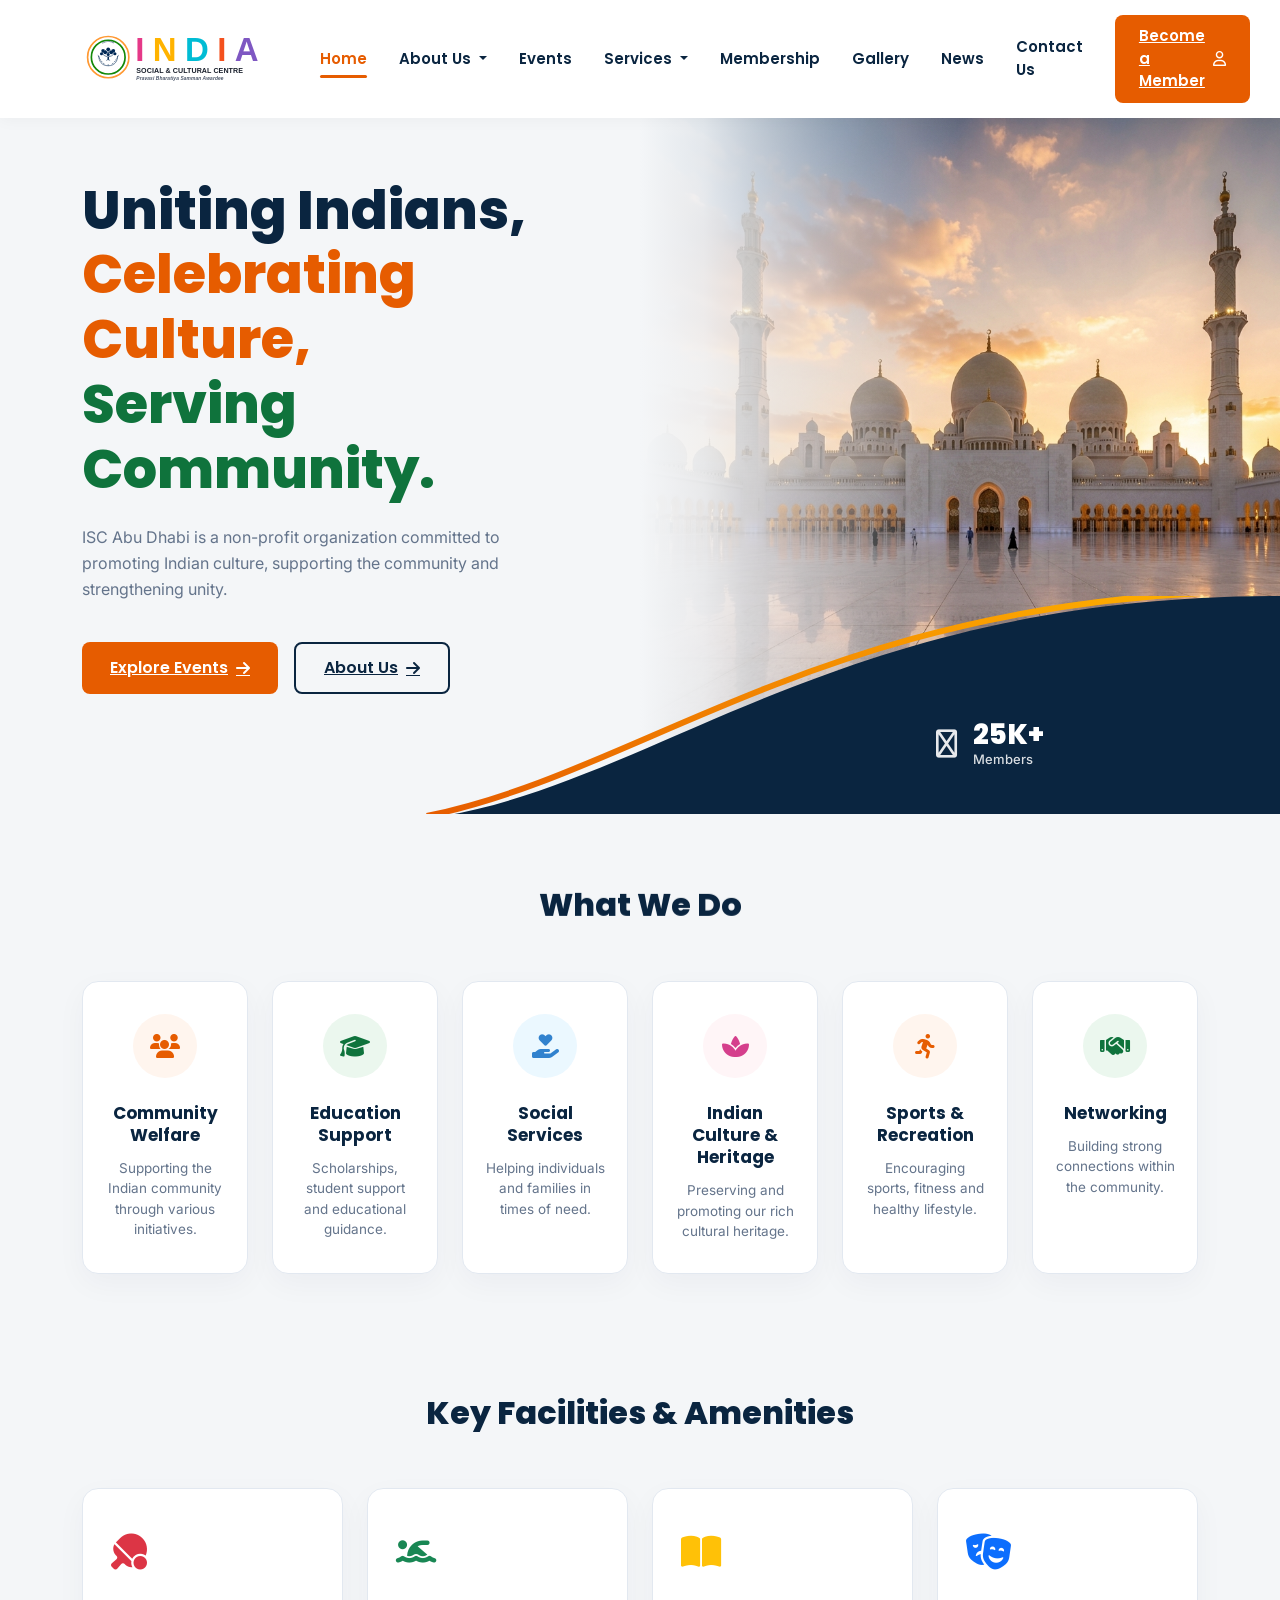
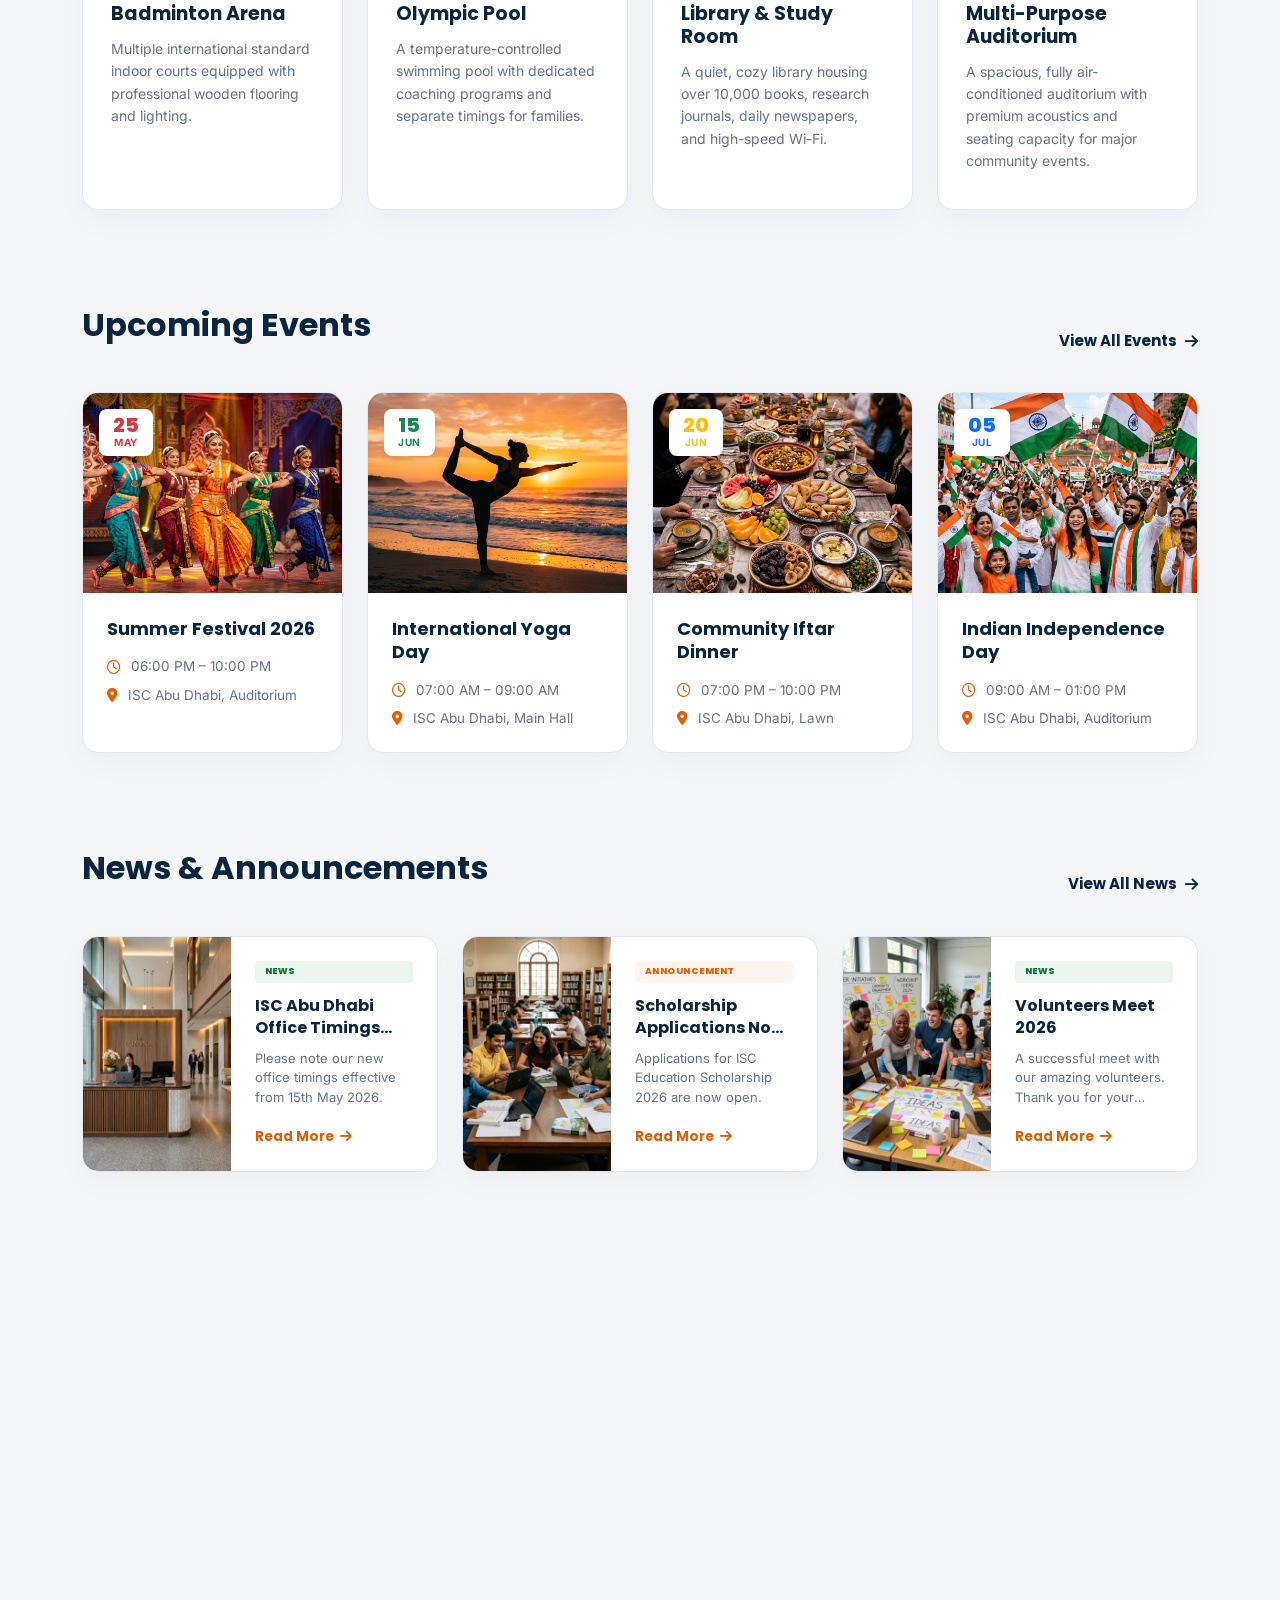
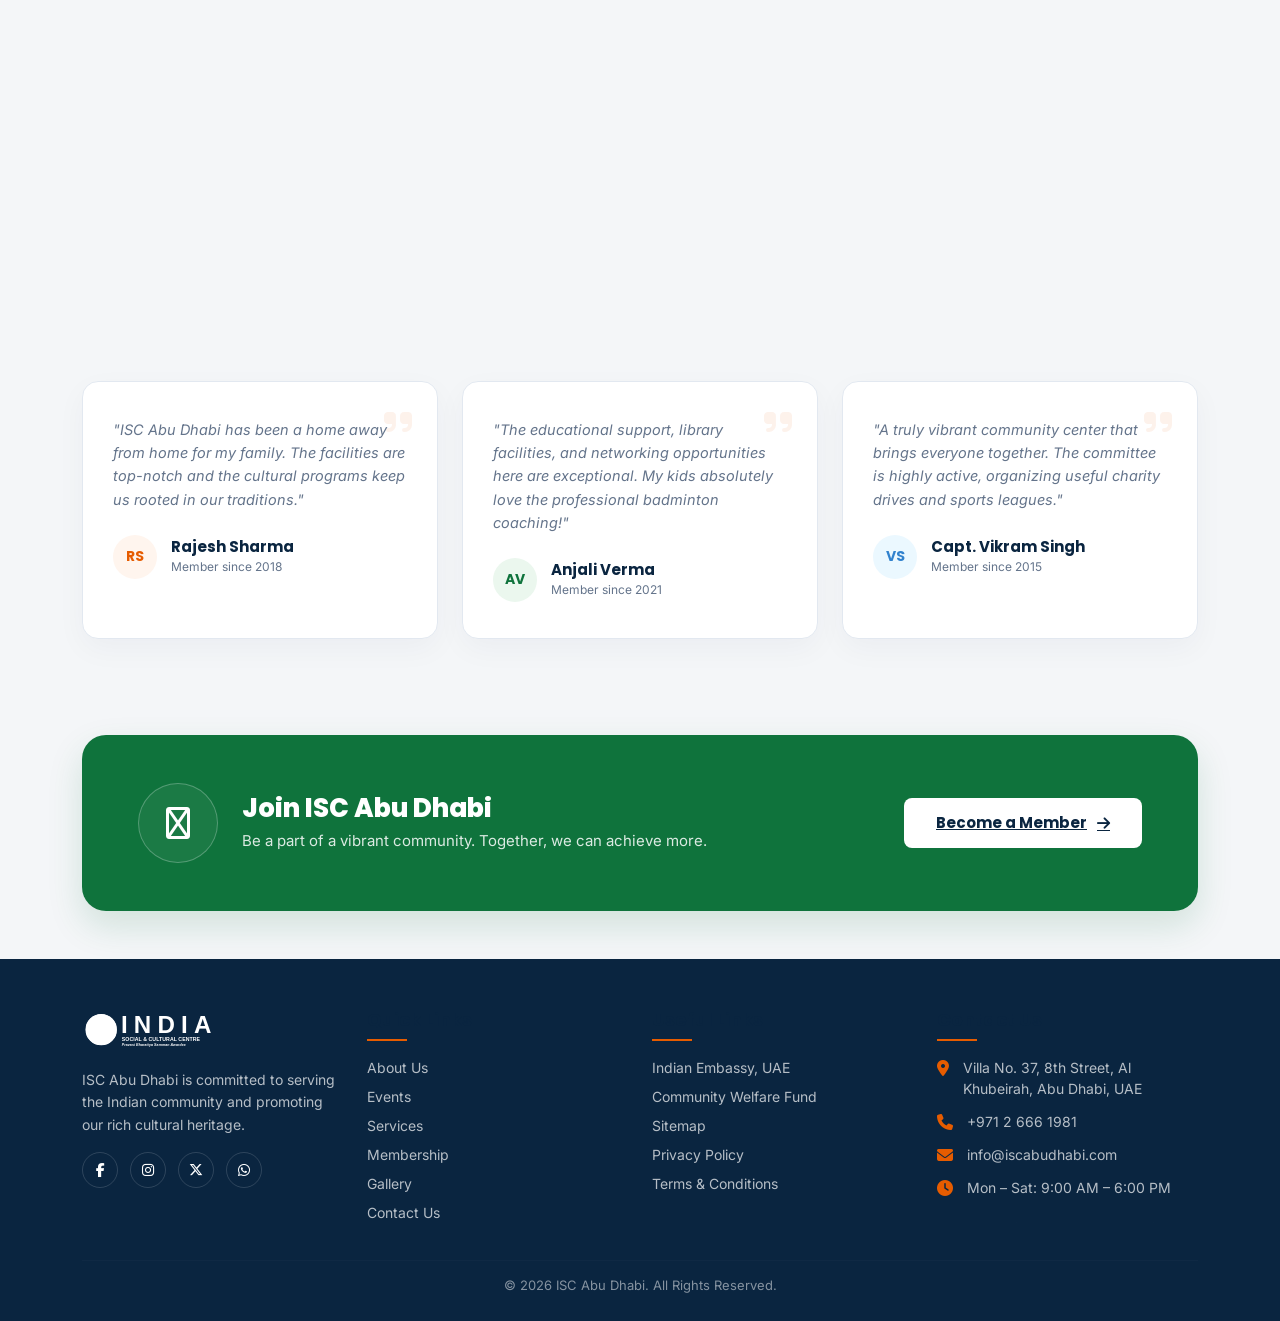
==== commit 31396d30: "added rotating statistics ticker carousel" ====
--- a/isc2.html
+++ b/isc2.html
@@ -137,9 +137,9 @@
 
     <!-- Statistics Overlaid inside the wave -->
     <div class="hero-stats-overlay animate-hero-stats">
-      <div class="stats-flex-container">
+      <div class="stats-rotation-container">
         <!-- Stat Item 1 -->
-        <div class="stat-item">
+        <div class="stat-item-rotate active">
           <div class="stat-icon-wrapper">
             <i class="fa-regular fa-users"></i>
           </div>
@@ -149,7 +149,7 @@
           </div>
         </div>
         <!-- Stat Item 2 -->
-        <div class="stat-item">
+        <div class="stat-item-rotate">
           <div class="stat-icon-wrapper">
             <i class="fa-regular fa-calendar-days"></i>
           </div>
@@ -159,7 +159,7 @@
           </div>
         </div>
         <!-- Stat Item 3 -->
-        <div class="stat-item">
+        <div class="stat-item-rotate">
           <div class="stat-icon-wrapper">
             <i class="fa-regular fa-heart"></i>
           </div>
@@ -779,6 +779,17 @@
           });
         });
       }
+
+      // Statistics Ticker Rotation (3-second gap)
+      const statItems = document.querySelectorAll(".stat-item-rotate");
+      if (statItems.length > 0) {
+        let currentStatIndex = 0;
+        setInterval(() => {
+          statItems[currentStatIndex].classList.remove("active");
+          currentStatIndex = (currentStatIndex + 1) % statItems.length;
+          statItems[currentStatIndex].classList.add("active");
+        }, 3000);
+      }
     });
   </script>
 </body>
--- a/isc2.css
+++ b/isc2.css
@@ -273,29 +273,34 @@
   pointer-events: auto;
 }
 
-.stats-flex-container {
-  display: flex;
-  justify-content: flex-end;
-  align-items: center;
-  gap: 40px;
-}
-
-.stat-item {
-  display: flex;
-  align-items: center;
+.stats-rotation-container {
+  position: relative;
+  height: 60px;
+  width: 280px;
+  margin-left: auto;
+}
+
+.stat-item-rotate {
+  position: absolute;
+  top: 0;
+  right: 0;
+  width: 100%;
+  height: 100%;
+  opacity: 0;
+  transform: translateY(15px);
+  transition: opacity 0.5s cubic-bezier(0.16, 1, 0.3, 1), transform 0.5s cubic-bezier(0.16, 1, 0.3, 1);
+  display: flex;
+  align-items: center;
+  justify-content: flex-start;
   gap: 16px;
   color: #FFFFFF;
-  position: relative;
-}
-
-.stat-item:not(:last-child)::after {
-  content: '';
-  position: absolute;
-  right: -20px;
-  top: 10%;
-  height: 80%;
-  width: 1px;
-  background-color: rgba(255, 255, 255, 0.2);
+  pointer-events: none;
+}
+
+.stat-item-rotate.active {
+  opacity: 1;
+  transform: translateY(0);
+  pointer-events: auto;
 }
 
 .stat-icon-wrapper {
@@ -354,12 +359,12 @@
     border-radius: 16px;
     box-shadow: 0 8px 30px rgba(10, 37, 64, 0.15);
   }
-  .stats-flex-container {
-    justify-content: space-around;
-    gap: 15px;
-  }
-  .stat-item:not(:last-child)::after {
-    display: none;
+  .stats-rotation-container {
+    margin: 0 auto;
+    width: 280px;
+  }
+  .stat-item-rotate {
+    justify-content: center;
   }
 }
 
@@ -369,15 +374,6 @@
   }
   .hero-btns {
     flex-direction: column;
-  }
-  .stats-flex-container {
-    flex-direction: column;
-    align-items: center;
-    gap: 24px;
-  }
-  .stat-item {
-    width: auto;
-    min-width: 200px;
   }
 }
 
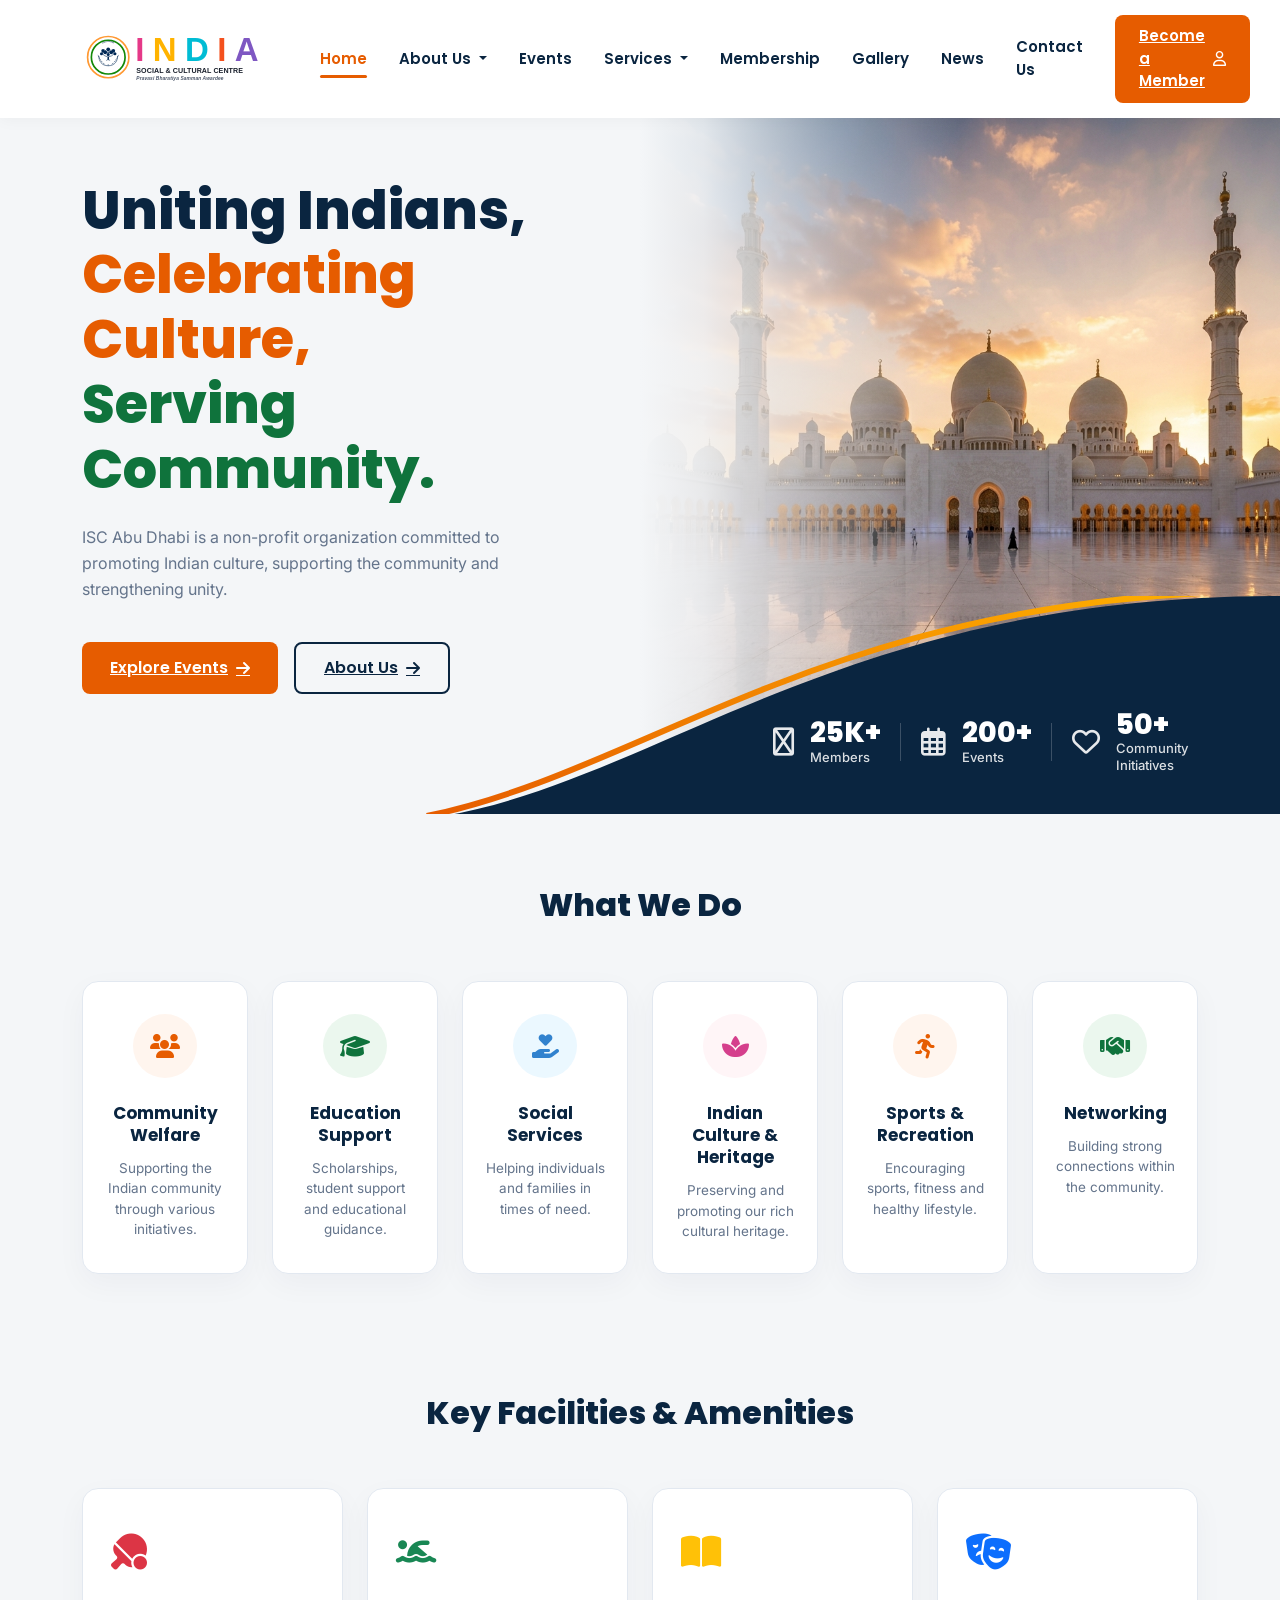
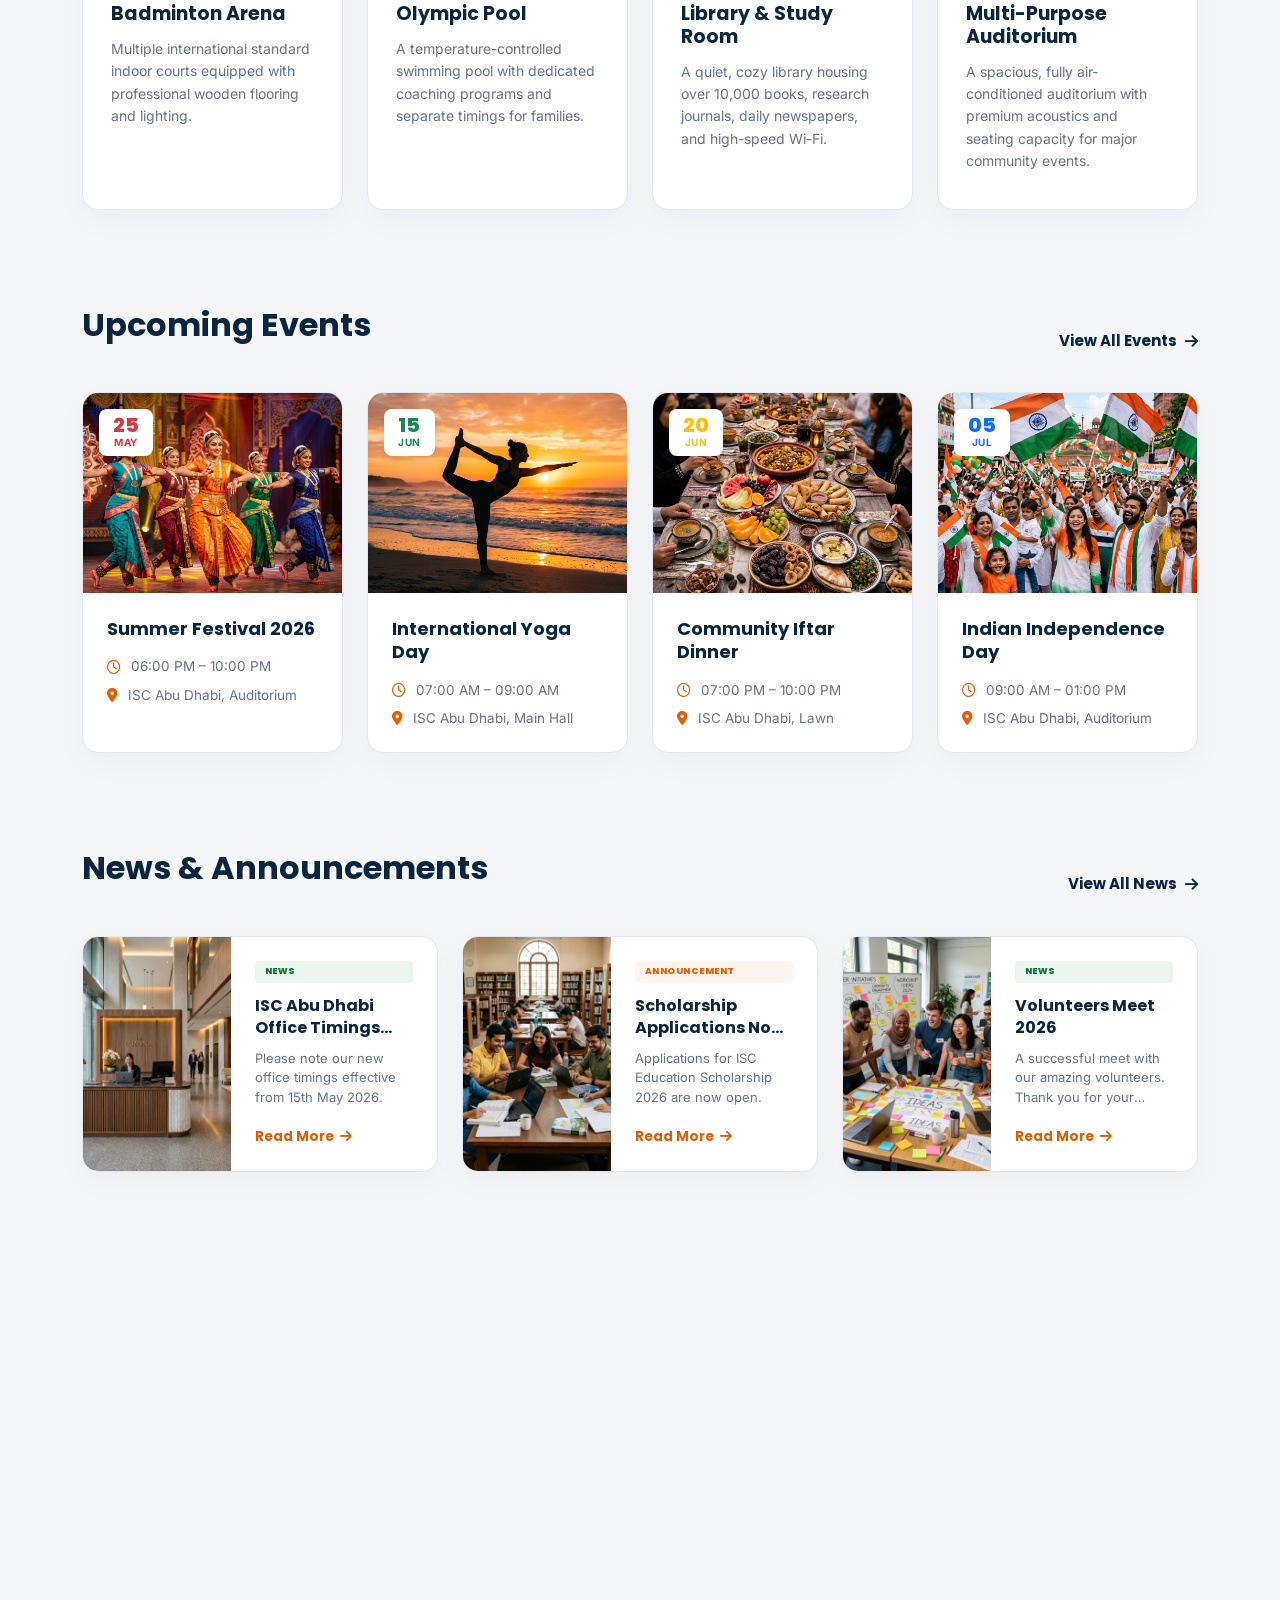
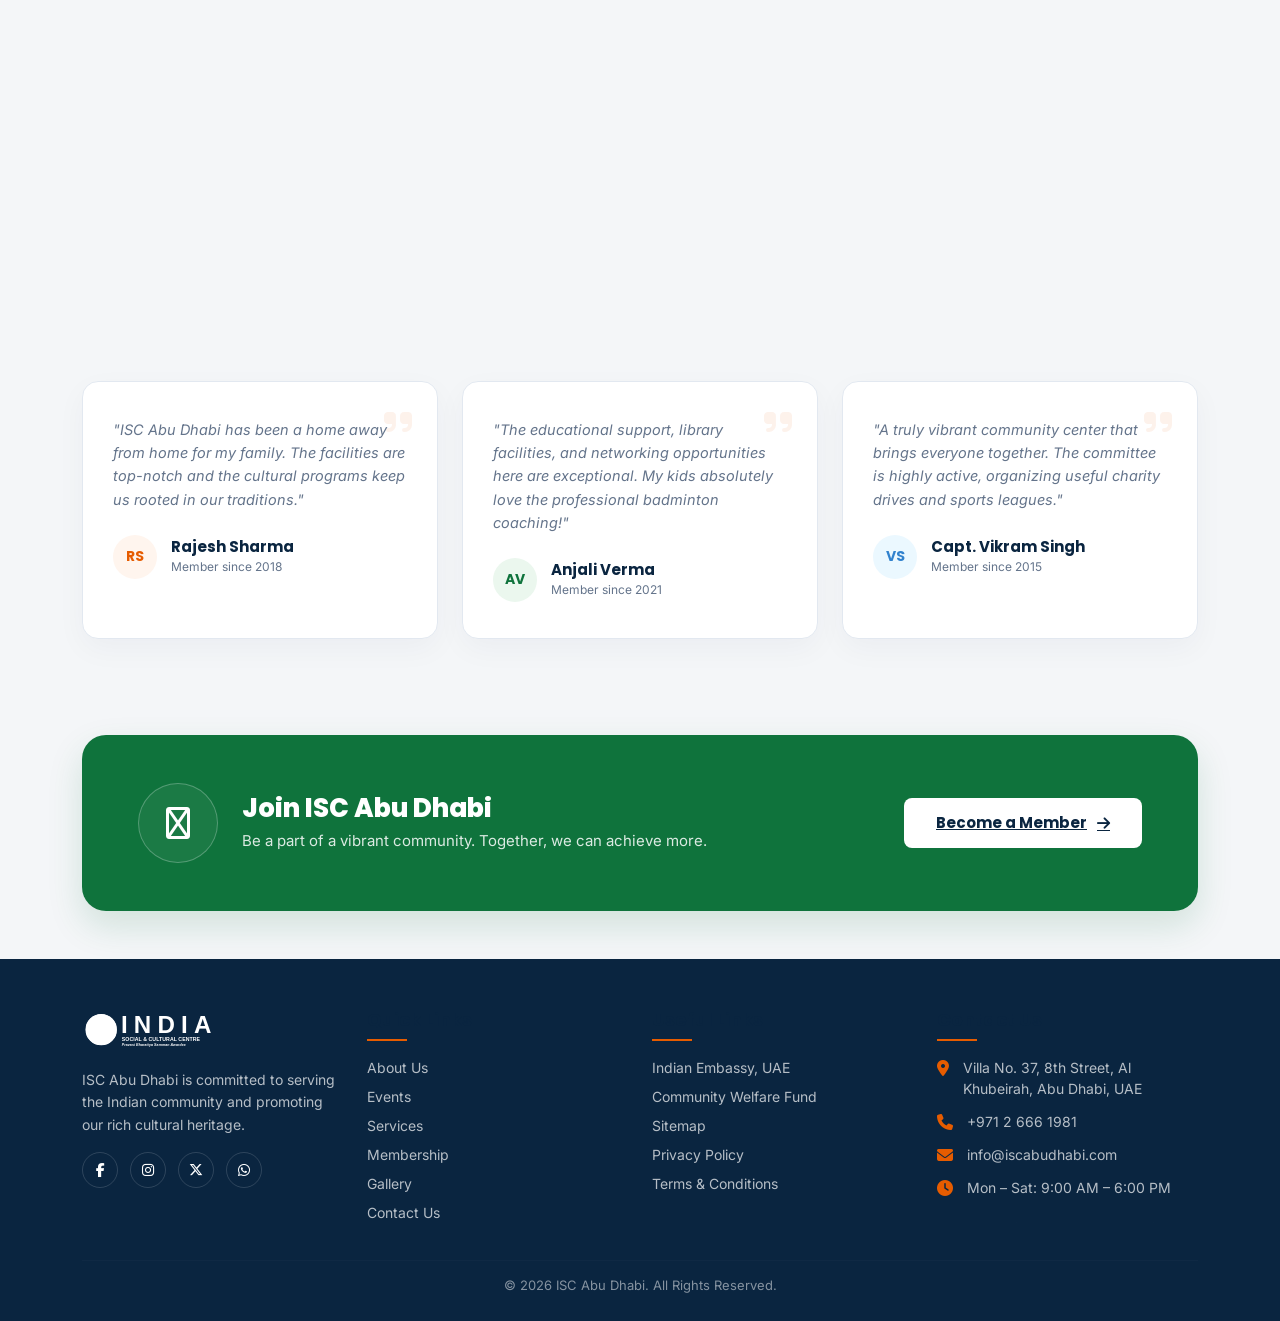
==== commit 76fe071f: "add google verification file" ====
--- a/isc2.html
+++ b/isc2.html
@@ -1,796 +1,824 @@
 <!DOCTYPE html>
 <html lang="en">
+
 <head>
-  <meta charset="UTF-8">
-  <meta name="viewport" content="width=device-width, initial-scale=1.0">
-  <title>ISC Abu Dhabi | Indian Social Centre</title>
-  <meta name="description" content="ISC Abu Dhabi is a non-profit organization committed to promoting Indian culture, supporting the community, and strengthening unity.">
-  
-  <!-- Google Fonts -->
-  <link rel="preconnect" href="https://fonts.googleapis.com">
-  <link rel="preconnect" href="https://fonts.gstatic.com" crossorigin>
-  
-  <!-- Bootstrap 5 CSS -->
-  <link href="https://cdn.jsdelivr.net/npm/bootstrap@5.3.3/dist/css/bootstrap.min.css" rel="stylesheet">
-  
-  <!-- Font Awesome 6 Icons -->
-  <link href="https://cdnjs.cloudflare.com/ajax/libs/font-awesome/6.5.2/css/all.min.css" rel="stylesheet">
-  
-  <!-- Bootstrap Icons (Back-up) -->
-  <link href="https://cdn.jsdelivr.net/npm/bootstrap-icons@1.11.3/font/bootstrap-icons.min.css" rel="stylesheet">
-  
-  <!-- Custom Stylesheet -->
-  <link href="isc2.css" rel="stylesheet">
+    <meta charset="UTF-8">
+    <meta name="viewport" content="width=device-width, initial-scale=1.0">
+    <title>ISC Abu Dhabi | Indian Social Centre</title>
+    <meta name="description"
+        content="ISC Abu Dhabi is a non-profit organization committed to promoting Indian culture, supporting the community, and strengthening unity.">
+
+    <!-- Google Fonts -->
+    <link rel="preconnect" href="https://fonts.googleapis.com">
+    <link rel="preconnect" href="https://fonts.gstatic.com" crossorigin>
+
+    <!-- Bootstrap 5 CSS -->
+    <link href="https://cdn.jsdelivr.net/npm/bootstrap@5.3.3/dist/css/bootstrap.min.css" rel="stylesheet">
+
+    <!-- Font Awesome 6 Icons -->
+    <link href="https://cdnjs.cloudflare.com/ajax/libs/font-awesome/6.5.2/css/all.min.css" rel="stylesheet">
+
+    <!-- Bootstrap Icons (Back-up) -->
+    <link href="https://cdn.jsdelivr.net/npm/bootstrap-icons@1.11.3/font/bootstrap-icons.min.css" rel="stylesheet">
+
+    <!-- Custom Stylesheet -->
+    <link href="isc2.css" rel="stylesheet">
 </head>
+
 <body>
 
-  <!-- Navigation Bar -->
-  <nav class="navbar navbar-expand-lg animate-nav">
-    <div class="container">
-      <a class="navbar-brand" href="#">
-        <img src="assets/isc_logo.svg" alt="ISC Abu Dhabi Logo" id="navbar-logo">
-      </a>
-      <button class="navbar-toggler" type="button" data-bs-toggle="collapse" data-bs-target="#mainNavbar" aria-controls="mainNavbar" aria-expanded="false" aria-label="Toggle navigation">
-        <span class="navbar-toggler-icon"></span>
-      </button>
-      <div class="collapse navbar-collapse" id="mainNavbar">
-        <ul class="navbar-nav ms-auto mb-2 mb-lg-0 align-items-center">
-          <li class="nav-item">
-            <a class="nav-link active" aria-current="page" href="#" id="nav-home">Home</a>
-          </li>
-          <li class="nav-item dropdown">
-            <a class="nav-link dropdown-toggle" href="#" role="button" data-bs-toggle="dropdown" aria-expanded="false" id="nav-about">
-              About Us
+    <!-- Navigation Bar -->
+    <nav class="navbar navbar-expand-lg animate-nav">
+        <div class="container">
+            <a class="navbar-brand" href="#">
+                <img src="assets/isc_logo.svg" alt="ISC Abu Dhabi Logo" id="navbar-logo">
             </a>
-            <ul class="dropdown-menu">
-              <li><a class="dropdown-item" href="#">Our History</a></li>
-              <li><a class="dropdown-item" href="#">Management Committee</a></li>
-              <li><a class="dropdown-item" href="#">President's Message</a></li>
-            </ul>
-          </li>
-          <li class="nav-item">
-            <a class="nav-link" href="#" id="nav-events">Events</a>
-          </li>
-          <li class="nav-item dropdown">
-            <a class="nav-link dropdown-toggle" href="#" role="button" data-bs-toggle="dropdown" aria-expanded="false" id="nav-services">
-              Services
-            </a>
-            <ul class="dropdown-menu">
-              <li><a class="dropdown-item" href="#">Community Help Desk</a></li>
-              <li><a class="dropdown-item" href="#">Consular Services</a></li>
-              <li><a class="dropdown-item" href="#">Hall Booking</a></li>
-            </ul>
-          </li>
-          <li class="nav-item">
-            <a class="nav-link" href="#" id="nav-membership">Membership</a>
-          </li>
-          <li class="nav-item">
-            <a class="nav-link" href="#" id="nav-gallery">Gallery</a>
-          </li>
-          <li class="nav-item">
-            <a class="nav-link" href="#" id="nav-news">News</a>
-          </li>
-          <li class="nav-item me-lg-3">
-            <a class="nav-link" href="#" id="nav-contact">Contact Us</a>
-          </li>
-          <li class="nav-item mt-3 mt-lg-0">
-            <a class="btn-become-member" href="#" id="btn-header-member">
-              Become a Member <i class="fa-regular fa-user"></i>
-            </a>
-          </li>
-        </ul>
-      </div>
+            <button class="navbar-toggler" type="button" data-bs-toggle="collapse" data-bs-target="#mainNavbar"
+                aria-controls="mainNavbar" aria-expanded="false" aria-label="Toggle navigation">
+                <span class="navbar-toggler-icon"></span>
+            </button>
+            <div class="collapse navbar-collapse" id="mainNavbar">
+                <ul class="navbar-nav ms-auto mb-2 mb-lg-0 align-items-center">
+                    <li class="nav-item">
+                        <a class="nav-link active" aria-current="page" href="#" id="nav-home">Home</a>
+                    </li>
+                    <li class="nav-item dropdown">
+                        <a class="nav-link dropdown-toggle" href="#" role="button" data-bs-toggle="dropdown"
+                            aria-expanded="false" id="nav-about">
+                            About Us
+                        </a>
+                        <ul class="dropdown-menu">
+                            <li><a class="dropdown-item" href="#">Our History</a></li>
+                            <li><a class="dropdown-item" href="#">Management Committee</a></li>
+                            <li><a class="dropdown-item" href="#">President's Message</a></li>
+                        </ul>
+                    </li>
+                    <li class="nav-item">
+                        <a class="nav-link" href="#" id="nav-events">Events</a>
+                    </li>
+                    <li class="nav-item dropdown">
+                        <a class="nav-link dropdown-toggle" href="#" role="button" data-bs-toggle="dropdown"
+                            aria-expanded="false" id="nav-services">
+                            Services
+                        </a>
+                        <ul class="dropdown-menu">
+                            <li><a class="dropdown-item" href="#">Community Help Desk</a></li>
+                            <li><a class="dropdown-item" href="#">Consular Services</a></li>
+                            <li><a class="dropdown-item" href="#">Hall Booking</a></li>
+                        </ul>
+                    </li>
+                    <li class="nav-item">
+                        <a class="nav-link" href="#" id="nav-membership">Membership</a>
+                    </li>
+                    <li class="nav-item">
+                        <a class="nav-link" href="#" id="nav-gallery">Gallery</a>
+                    </li>
+                    <li class="nav-item">
+                        <a class="nav-link" href="#" id="nav-news">News</a>
+                    </li>
+                    <li class="nav-item me-lg-3">
+                        <a class="nav-link" href="#" id="nav-contact">Contact Us</a>
+                    </li>
+                    <li class="nav-item mt-3 mt-lg-0">
+                        <a class="btn-become-member" href="#" id="btn-header-member">
+                            Become a Member <i class="fa-regular fa-user"></i>
+                        </a>
+                    </li>
+                </ul>
+            </div>
+        </div>
+    </nav>
+
+    <!-- Hero Section -->
+    <section class="hero-section">
+        <!-- Right side background mosque image -->
+        <div class="hero-bg-wrapper animate-hero-bg">
+            <img src="assets/hero_mosque.png" alt="Sheikh Zayed Grand Mosque Abu Dhabi" class="hero-bg-image">
+        </div>
+
+        <div class="container hero-content">
+            <div class="row align-items-center">
+                <div class="col-lg-6">
+                    <!-- Slogan -->
+                    <h1 class="hero-title animate-hero-title">
+                        Uniting Indians,<br>
+                        <span class="highlight-saffron">Celebrating Culture,</span><br>
+                        <span class="highlight-green">Serving Community.</span>
+                    </h1>
+
+
+                    <!-- Paragraph description -->
+                    <p class="hero-desc animate-hero-desc">
+                        ISC Abu Dhabi is a non-profit organization committed to promoting Indian culture, supporting the
+                        community and strengthening unity.
+                    </p>
+
+                    <!-- CTA Buttons -->
+                    <div class="hero-btns animate-hero-btns">
+                        <a href="#" class="btn-explore-events" id="btn-hero-explore">
+                            Explore Events <i class="fa-solid fa-arrow-right"></i>
+                        </a>
+                        <a href="#" class="btn-about-us-outline" id="btn-hero-about">
+                            About Us <i class="fa-solid fa-arrow-right"></i>
+                        </a>
+                    </div>
+                </div>
+            </div>
+        </div>
+
+        <!-- Premium Curved Wave at the bottom -->
+        <div class="hero-wave-container d-none d-lg-block">
+            <svg class="hero-wave-svg" viewBox="0 0 1440 220" fill="none" xmlns="http://www.w3.org/2000/svg"
+                preserveAspectRatio="none">
+                <defs>
+                    <linearGradient id="orange-yellow-grad" x1="0%" y1="100%" x2="100%" y2="0%">
+                        <stop offset="0%" stop-color="#E65C00" />
+                        <stop offset="100%" stop-color="#FFB300" />
+                    </linearGradient>
+                </defs>
+                <!-- Gold/Saffron Top border curve -->
+                <path class="wave-orange-flow" d="M480 220C730 175 940 -5 1440 -5" stroke="url(#orange-yellow-grad)"
+                    stroke-width="6" fill="none" />
+                <!-- Main Dark Blue Wave fill -->
+                <path class="wave-blue-flow" d="M500 220C750 180 950 0 1440 0V220H500Z" fill="#0A2540" />
+            </svg>
+        </div>
+
+        <!-- Statistics Overlaid inside the wave -->
+        <div class="hero-stats-overlay animate-hero-stats">
+            <div class="stats-flex-container">
+                <!-- Stat Item 1 -->
+                <div class="stat-item">
+                    <div class="stat-icon-wrapper">
+                        <i class="fa-regular fa-users"></i>
+                    </div>
+                    <div>
+                        <div class="stat-num">25K+</div>
+                        <div class="stat-label">Members</div>
+                    </div>
+                </div>
+                <!-- Stat Item 2 -->
+                <div class="stat-item">
+                    <div class="stat-icon-wrapper">
+                        <i class="fa-regular fa-calendar-days"></i>
+                    </div>
+                    <div>
+                        <div class="stat-num">200+</div>
+                        <div class="stat-label">Events</div>
+                    </div>
+                </div>
+                <!-- Stat Item 3 -->
+                <div class="stat-item">
+                    <div class="stat-icon-wrapper">
+                        <i class="fa-regular fa-heart"></i>
+                    </div>
+                    <div>
+                        <div class="stat-num">50+</div>
+                        <div class="stat-label">Community Initiatives</div>
+                    </div>
+                </div>
+            </div>
+        </div>
+    </section>
+
+    <!-- What We Do Section -->
+    <section class="py-5 my-4" id="what-we-do-section">
+        <div class="container">
+            <div class="section-title-wrapper text-center reveal-hidden">
+                <h2 class="section-tag">What We Do</h2>
+            </div>
+
+            <div class="row g-4 row-cols-1 row-cols-md-2 row-cols-lg-6">
+                <!-- Card 1 -->
+                <div class="col reveal-hidden reveal-delay-1">
+                    <div class="what-we-do-card">
+                        <div class="card-icon-circle icon-orange">
+                            <i class="fa-solid fa-users"></i>
+                        </div>
+                        <h3>Community Welfare</h3>
+                        <p>Supporting the Indian community through various initiatives.</p>
+                    </div>
+                </div>
+                <!-- Card 2 -->
+                <div class="col reveal-hidden reveal-delay-2">
+                    <div class="what-we-do-card">
+                        <div class="card-icon-circle icon-green">
+                            <i class="fa-solid fa-graduation-cap"></i>
+                        </div>
+                        <h3>Education Support</h3>
+                        <p>Scholarships, student support and educational guidance.</p>
+                    </div>
+                </div>
+                <!-- Card 3 -->
+                <div class="col reveal-hidden reveal-delay-3">
+                    <div class="what-we-do-card">
+                        <div class="card-icon-circle icon-blue">
+                            <i class="fa-solid fa-hand-holding-heart"></i>
+                        </div>
+                        <h3>Social Services</h3>
+                        <p>Helping individuals and families in times of need.</p>
+                    </div>
+                </div>
+                <!-- Card 4 -->
+                <div class="col reveal-hidden reveal-delay-4">
+                    <div class="what-we-do-card">
+                        <div class="card-icon-circle icon-pink">
+                            <i class="fa-solid fa-spa"></i>
+                        </div>
+                        <h3>Indian Culture & Heritage</h3>
+                        <p>Preserving and promoting our rich cultural heritage.</p>
+                    </div>
+                </div>
+                <!-- Card 5 -->
+                <div class="col reveal-hidden reveal-delay-5">
+                    <div class="what-we-do-card">
+                        <div class="card-icon-circle icon-orange">
+                            <i class="fa-solid fa-person-running"></i>
+                        </div>
+                        <h3>Sports & Recreation</h3>
+                        <p>Encouraging sports, fitness and healthy lifestyle.</p>
+                    </div>
+                </div>
+                <!-- Card 6 -->
+                <div class="col reveal-hidden reveal-delay-6">
+                    <div class="what-we-do-card">
+                        <div class="card-icon-circle icon-green">
+                            <i class="fa-solid fa-handshake"></i>
+                        </div>
+                        <h3>Networking</h3>
+                        <p>Building strong connections within the community.</p>
+                    </div>
+                </div>
+            </div>
+        </div>
+    </section>
+
+    <!-- Key Facilities Section -->
+    <section class="py-5" id="facilities-section">
+        <div class="container">
+            <div class="section-title-wrapper text-center reveal-hidden">
+                <h2 class="section-tag">Key Facilities &amp; Amenities</h2>
+            </div>
+
+            <div class="row g-4 row-cols-1 row-cols-md-2 row-cols-lg-4">
+                <!-- Facility 1 -->
+                <div class="col reveal-hidden reveal-delay-1">
+                    <div class="facility-card">
+                        <div class="facility-card-icon">
+                            <i class="fa-solid fa-table-tennis-paddle-ball text-danger"></i>
+                        </div>
+                        <h3>Badminton Arena</h3>
+                        <p>Multiple international standard indoor courts equipped with professional wooden flooring and
+                            lighting.</p>
+                    </div>
+                </div>
+                <!-- Facility 2 -->
+                <div class="col reveal-hidden reveal-delay-2">
+                    <div class="facility-card">
+                        <div class="facility-card-icon">
+                            <i class="fa-solid fa-person-swimming text-success"></i>
+                        </div>
+                        <h3>Olympic Pool</h3>
+                        <p>A temperature-controlled swimming pool with dedicated coaching programs and separate timings
+                            for families.</p>
+                    </div>
+                </div>
+                <!-- Facility 3 -->
+                <div class="col reveal-hidden reveal-delay-3">
+                    <div class="facility-card">
+                        <div class="facility-card-icon">
+                            <i class="fa-solid fa-book-open text-warning"></i>
+                        </div>
+                        <h3>Library &amp; Study Room</h3>
+                        <p>A quiet, cozy library housing over 10,000 books, research journals, daily newspapers, and
+                            high-speed Wi-Fi.</p>
+                    </div>
+                </div>
+                <!-- Facility 4 -->
+                <div class="col reveal-hidden reveal-delay-4">
+                    <div class="facility-card">
+                        <div class="facility-card-icon">
+                            <i class="fa-solid fa-masks-theater text-primary"></i>
+                        </div>
+                        <h3>Multi-Purpose Auditorium</h3>
+                        <p>A spacious, fully air-conditioned auditorium with premium acoustics and seating capacity for
+                            major community events.</p>
+                    </div>
+                </div>
+            </div>
+        </div>
+    </section>
+
+    <!-- Upcoming Events Section -->
+    <section class="py-5" id="events-section">
+        <div class="container">
+            <div class="section-header-flex reveal-hidden">
+                <h2>Upcoming Events</h2>
+                <a href="#" class="view-all-link" id="link-events-viewall">
+                    View All Events <i class="fa-solid fa-arrow-right"></i>
+                </a>
+            </div>
+
+            <div class="row g-4 row-cols-1 row-cols-md-2 row-cols-lg-4">
+                <!-- Event 1 -->
+                <div class="col reveal-hidden reveal-delay-1">
+                    <div class="event-card">
+                        <div class="event-img-wrapper">
+                            <img src="assets/event_dance.png" alt="Summer Festival 2026" class="event-img">
+                            <div class="event-date-badge badge-orange">
+                                <div class="event-date-num text-danger">25</div>
+                                <div class="event-date-month text-danger">May</div>
+                            </div>
+                        </div>
+                        <div class="event-body">
+                            <h3 class="event-title">Summer Festival 2026</h3>
+                            <div class="event-meta-item">
+                                <i class="fa-regular fa-clock"></i>
+                                <span>06:00 PM – 10:00 PM</span>
+                            </div>
+                            <div class="event-meta-item">
+                                <i class="fa-solid fa-location-dot"></i>
+                                <span>ISC Abu Dhabi, Auditorium</span>
+                            </div>
+                        </div>
+                    </div>
+                </div>
+
+                <!-- Event 2 -->
+                <div class="col reveal-hidden reveal-delay-2">
+                    <div class="event-card">
+                        <div class="event-img-wrapper">
+                            <img src="assets/event_yoga.png" alt="International Yoga Day" class="event-img">
+                            <div class="event-date-badge badge-green">
+                                <div class="event-date-num text-success">15</div>
+                                <div class="event-date-month text-success">Jun</div>
+                            </div>
+                        </div>
+                        <div class="event-body">
+                            <h3 class="event-title">International Yoga Day</h3>
+                            <div class="event-meta-item">
+                                <i class="fa-regular fa-clock"></i>
+                                <span>07:00 AM – 09:00 AM</span>
+                            </div>
+                            <div class="event-meta-item">
+                                <i class="fa-solid fa-location-dot"></i>
+                                <span>ISC Abu Dhabi, Main Hall</span>
+                            </div>
+                        </div>
+                    </div>
+                </div>
+
+                <!-- Event 3 -->
+                <div class="col reveal-hidden reveal-delay-3">
+                    <div class="event-card">
+                        <div class="event-img-wrapper">
+                            <img src="assets/event_iftar.png" alt="Community Iftar Dinner" class="event-img">
+                            <div class="event-date-badge badge-orange">
+                                <div class="event-date-num text-warning">20</div>
+                                <div class="event-date-month text-warning">Jun</div>
+                            </div>
+                        </div>
+                        <div class="event-body">
+                            <h3 class="event-title">Community Iftar Dinner</h3>
+                            <div class="event-meta-item">
+                                <i class="fa-regular fa-clock"></i>
+                                <span>07:00 PM – 10:00 PM</span>
+                            </div>
+                            <div class="event-meta-item">
+                                <i class="fa-solid fa-location-dot"></i>
+                                <span>ISC Abu Dhabi, Lawn</span>
+                            </div>
+                        </div>
+                    </div>
+                </div>
+
+                <!-- Event 4 -->
+                <div class="col reveal-hidden reveal-delay-4">
+                    <div class="event-card">
+                        <div class="event-img-wrapper">
+                            <img src="assets/event_indep.png" alt="Indian Independence Day" class="event-img">
+                            <div class="event-date-badge badge-blue">
+                                <div class="event-date-num text-primary">05</div>
+                                <div class="event-date-month text-primary">Jul</div>
+                            </div>
+                        </div>
+                        <div class="event-body">
+                            <h3 class="event-title">Indian Independence Day</h3>
+                            <div class="event-meta-item">
+                                <i class="fa-regular fa-clock"></i>
+                                <span>09:00 AM – 01:00 PM</span>
+                            </div>
+                            <div class="event-meta-item">
+                                <i class="fa-solid fa-location-dot"></i>
+                                <span>ISC Abu Dhabi, Auditorium</span>
+                            </div>
+                        </div>
+                    </div>
+                </div>
+            </div>
+        </div>
+    </section>
+
+    <!-- News & Announcements Section -->
+    <section class="py-5" id="news-section">
+        <div class="container">
+            <div class="section-header-flex reveal-hidden">
+                <h2>News & Announcements</h2>
+                <a href="#" class="view-all-link" id="link-news-viewall">
+                    View All News <i class="fa-solid fa-arrow-right"></i>
+                </a>
+            </div>
+
+            <div class="row g-4">
+                <!-- News Card 1 -->
+                <div class="col-lg-4 col-md-12 reveal-hidden reveal-delay-1">
+                    <div class="news-horizontal-card">
+                        <div class="row g-0 h-100 align-items-stretch">
+                            <div class="col-5 news-img-col">
+                                <img src="assets/news_timings.png" class="news-img" alt="Summer Office Timings">
+                            </div>
+                            <div class="col-7">
+                                <div class="news-body d-flex flex-column justify-content-center h-100">
+                                    <div class="news-badge badge-green">News</div>
+                                    <h3 class="news-title">ISC Abu Dhabi Office Timings During Summer</h3>
+                                    <p class="news-desc">Please note our new office timings effective from 15th May
+                                        2026.</p>
+                                    <div>
+                                        <a href="#" class="read-more-link">Read More <i
+                                                class="fa-solid fa-arrow-right"></i></a>
+                                    </div>
+                                </div>
+                            </div>
+                        </div>
+                    </div>
+                </div>
+
+                <!-- News Card 2 -->
+                <div class="col-lg-4 col-md-12 reveal-hidden reveal-delay-2">
+                    <div class="news-horizontal-card">
+                        <div class="row g-0 h-100 align-items-stretch">
+                            <div class="col-5 news-img-col">
+                                <img src="assets/news_scholarship.png" class="news-img" alt="Scholarship Application">
+                            </div>
+                            <div class="col-7">
+                                <div class="news-body d-flex flex-column justify-content-center h-100">
+                                    <div class="news-badge badge-orange">Announcement</div>
+                                    <h3 class="news-title">Scholarship Applications Now Open</h3>
+                                    <p class="news-desc">Applications for ISC Education Scholarship 2026 are now open.
+                                    </p>
+                                    <div>
+                                        <a href="#" class="read-more-link">Read More <i
+                                                class="fa-solid fa-arrow-right"></i></a>
+                                    </div>
+                                </div>
+                            </div>
+                        </div>
+                    </div>
+                </div>
+
+                <!-- News Card 3 -->
+                <div class="col-lg-4 col-md-12 reveal-hidden reveal-delay-3">
+                    <div class="news-horizontal-card">
+                        <div class="row g-0 h-100 align-items-stretch">
+                            <div class="col-5 news-img-col">
+                                <img src="assets/news_volunteers.png" class="news-img" alt="Volunteers Meet">
+                            </div>
+                            <div class="col-7">
+                                <div class="news-body d-flex flex-column justify-content-center h-100">
+                                    <div class="news-badge badge-green">News</div>
+                                    <h3 class="news-title">Volunteers Meet 2026</h3>
+                                    <p class="news-desc">A successful meet with our amazing volunteers. Thank you for
+                                        your continued support!</p>
+                                    <div>
+                                        <a href="#" class="read-more-link">Read More <i
+                                                class="fa-solid fa-arrow-right"></i></a>
+                                    </div>
+                                </div>
+                            </div>
+                        </div>
+                    </div>
+                </div>
+            </div>
+        </div>
+    </section>
+
+    <!-- Executive Leadership Section -->
+    <section class="py-5" id="leadership-section">
+        <div class="container">
+            <div class="section-title-wrapper text-center reveal-hidden">
+                <h2 class="section-tag">Executive Leadership</h2>
+            </div>
+
+            <div class="row g-4 row-cols-1 row-cols-md-3 justify-content-center">
+                <!-- Leader 1 -->
+                <div class="col reveal-hidden reveal-delay-1">
+                    <div class="committee-card">
+                        <div class="committee-img-wrapper">
+                            <img src="assets/leader_president.png" alt="Ramesh Kumar - President" class="committee-img">
+                        </div>
+                        <h3 class="committee-name">Ramesh Kumar</h3>
+                        <p class="committee-role">President</p>
+                        <div class="committee-socials">
+                            <a href="#" class="committee-social-icon"><i class="fa-brands fa-linkedin-in"></i></a>
+                            <a href="#" class="committee-social-icon"><i class="fa-brands fa-x-twitter"></i></a>
+                            <a href="#" class="committee-social-icon"><i class="fa-solid fa-envelope"></i></a>
+                        </div>
+                    </div>
+                </div>
+                <!-- Leader 2 -->
+                <div class="col reveal-hidden reveal-delay-2">
+                    <div class="committee-card">
+                        <div class="committee-img-wrapper">
+                            <img src="assets/leader_secretary.png" alt="Dr. Anish Mehta - General Secretary"
+                                class="committee-img">
+                        </div>
+                        <h3 class="committee-name">Dr. Anish Mehta</h3>
+                        <p class="committee-role">General Secretary</p>
+                        <div class="committee-socials">
+                            <a href="#" class="committee-social-icon"><i class="fa-brands fa-linkedin-in"></i></a>
+                            <a href="#" class="committee-social-icon"><i class="fa-brands fa-x-twitter"></i></a>
+                            <a href="#" class="committee-social-icon"><i class="fa-solid fa-envelope"></i></a>
+                        </div>
+                    </div>
+                </div>
+                <!-- Leader 3 -->
+                <div class="col reveal-hidden reveal-delay-3">
+                    <div class="committee-card">
+                        <div class="committee-img-wrapper">
+                            <img src="assets/leader_vp.png" alt="Sneha Nair - Vice President" class="committee-img">
+                        </div>
+                        <h3 class="committee-name">Sneha Nair</h3>
+                        <p class="committee-role">Vice President</p>
+                        <div class="committee-socials">
+                            <a href="#" class="committee-social-icon"><i class="fa-brands fa-linkedin-in"></i></a>
+                            <a href="#" class="committee-social-icon"><i class="fa-brands fa-x-twitter"></i></a>
+                            <a href="#" class="committee-social-icon"><i class="fa-solid fa-envelope"></i></a>
+                        </div>
+                    </div>
+                </div>
+            </div>
+        </div>
+    </section>
+
+    <!-- Member Testimonials Section -->
+    <section class="py-5" id="testimonials-section">
+        <div class="container">
+            <div class="section-title-wrapper text-center reveal-hidden">
+                <h2 class="section-tag">What Members Say</h2>
+            </div>
+
+            <div class="row g-4 row-cols-1 row-cols-md-3">
+                <!-- Testimonial 1 -->
+                <div class="col reveal-hidden reveal-delay-1">
+                    <div class="testimonial-card">
+                        <i class="fa-solid fa-quote-right testimonial-quote-icon"></i>
+                        <p class="testimonial-text">
+                            "ISC Abu Dhabi has been a home away from home for my family. The facilities are top-notch
+                            and the cultural programs keep us rooted in our traditions."
+                        </p>
+                        <div class="testimonial-profile">
+                            <div class="testimonial-avatar">RS</div>
+                            <div>
+                                <h4 class="testimonial-name">Rajesh Sharma</h4>
+                                <div class="testimonial-meta">Member since 2018</div>
+                            </div>
+                        </div>
+                    </div>
+                </div>
+                <!-- Testimonial 2 -->
+                <div class="col reveal-hidden reveal-delay-2">
+                    <div class="testimonial-card">
+                        <i class="fa-solid fa-quote-right testimonial-quote-icon"></i>
+                        <p class="testimonial-text">
+                            "The educational support, library facilities, and networking opportunities here are
+                            exceptional. My kids absolutely love the professional badminton coaching!"
+                        </p>
+                        <div class="testimonial-profile">
+                            <div class="testimonial-avatar avatar-green">AV</div>
+                            <div>
+                                <h4 class="testimonial-name">Anjali Verma</h4>
+                                <div class="testimonial-meta">Member since 2021</div>
+                            </div>
+                        </div>
+                    </div>
+                </div>
+                <!-- Testimonial 3 -->
+                <div class="col reveal-hidden reveal-delay-3">
+                    <div class="testimonial-card">
+                        <i class="fa-solid fa-quote-right testimonial-quote-icon"></i>
+                        <p class="testimonial-text">
+                            "A truly vibrant community center that brings everyone together. The committee is highly
+                            active, organizing useful charity drives and sports leagues."
+                        </p>
+                        <div class="testimonial-profile">
+                            <div class="testimonial-avatar avatar-blue">VS</div>
+                            <div>
+                                <h4 class="testimonial-name">Capt. Vikram Singh</h4>
+                                <div class="testimonial-meta">Member since 2015</div>
+                            </div>
+                        </div>
+                    </div>
+                </div>
+            </div>
+        </div>
+    </section>
+
+    <!-- Call to Action Section -->
+    <section class="py-5" id="cta-section">
+        <div class="container reveal-hidden">
+            <div class="cta-container">
+                <!-- Premium architectural skyline outline -->
+                <svg class="cta-backdrop-svg" viewBox="0 0 400 200" fill="none" xmlns="http://www.w3.org/2000/svg">
+                    <path
+                        d="M 0,200 L 40,140 L 70,165 L 110,100 L 150,150 L 190,110 L 230,175 L 280,120 L 330,155 L 380,80 L 400,110 L 400,200 Z"
+                        stroke="rgba(255,255,255,0.06)" stroke-width="2" fill="none" />
+                </svg>
+
+                <div class="cta-content-wrapper">
+                    <div class="cta-left">
+                        <div class="cta-icon-wrapper">
+                            <i class="fa-regular fa-users"></i>
+                        </div>
+                        <div>
+                            <h2 class="cta-title">Join ISC Abu Dhabi</h2>
+                            <p class="cta-subtitle">Be a part of a vibrant community. Together, we can achieve more.</p>
+                        </div>
+                    </div>
+                    <div class="cta-right">
+                        <a href="#" class="btn-cta-white" id="btn-cta-join">
+                            Become a Member <i class="fa-solid fa-arrow-right"></i>
+                        </a>
+                    </div>
+                </div>
+            </div>
+        </div>
+    </section>
+
+    <!-- Footer Section -->
+    <footer class="footer-section">
+        <div class="container position-relative">
+            <!-- Mosque Architectural Silhouette -->
+            <svg class="footer-bg-mosque-svg" viewBox="0 0 300 200" fill="none" xmlns="http://www.w3.org/2000/svg">
+                <path d="M 50,200 L 50,120 L 55,120 L 55,200 Z M 52.5,120 L 52.5,90 M 50,95 L 55,95"
+                    stroke="rgba(255,255,255,0.04)" stroke-width="1" />
+                <path d="M 90,200 L 90,140 Q 110,105 130,140 L 130,200" stroke="rgba(255,255,255,0.04)" stroke-width="1"
+                    fill="none" />
+                <path d="M 120,200 L 120,130 C 120,80 180,80 180,130 L 180,200" stroke="rgba(255,255,255,0.04)"
+                    stroke-width="1" fill="none" />
+                <path d="M 150,85 L 150,65 M 145,72 L 155,72" stroke="rgba(255,255,255,0.04)" stroke-width="1" />
+                <path d="M 170,200 L 170,140 Q 190,105 210,140 L 210,200" stroke="rgba(255,255,255,0.04)"
+                    stroke-width="1" fill="none" />
+                <path d="M 245,200 L 245,120 L 250,120 L 250,200 Z M 247.5,120 L 247.5,90 M 245,95 L 250,95"
+                    stroke="rgba(255,255,255,0.04)" stroke-width="1" />
+            </svg>
+
+            <div class="row g-4 position-relative reveal-hidden" style="z-index: 5;">
+                <!-- Col 1 -->
+                <div class="col-lg-3 col-md-6">
+                    <img src="assets/isc_logo.svg" alt="ISC Abu Dhabi Logo" class="footer-logo-img filter-white-logo"
+                        style="filter: brightness(0) invert(1);">
+                    <p class="footer-about-text">
+                        ISC Abu Dhabi is committed to serving the Indian community and promoting our rich cultural
+                        heritage.
+                    </p>
+                    <div class="footer-social-links">
+                        <a href="#" class="footer-social-icon" aria-label="Facebook"><i
+                                class="fa-brands fa-facebook-f"></i></a>
+                        <a href="#" class="footer-social-icon" aria-label="Instagram"><i
+                                class="fa-brands fa-instagram"></i></a>
+                        <a href="#" class="footer-social-icon" aria-label="Twitter"><i
+                                class="fa-brands fa-x-twitter"></i></a>
+                        <a href="#" class="footer-social-icon" aria-label="WhatsApp"><i
+                                class="fa-brands fa-whatsapp"></i></a>
+                    </div>
+                </div>
+
+                <!-- Col 2 -->
+                <div class="col-lg-3 col-md-6">
+                    <h3 class="footer-col-title">Quick Links</h3>
+                    <ul class="footer-links-list">
+                        <li><a href="#">About Us</a></li>
+                        <li><a href="#">Events</a></li>
+                        <li><a href="#">Services</a></li>
+                        <li><a href="#">Membership</a></li>
+                        <li><a href="#">Gallery</a></li>
+                        <li><a href="#">Contact Us</a></li>
+                    </ul>
+                </div>
+
+                <!-- Col 3 -->
+                <div class="col-lg-3 col-md-6">
+                    <h3 class="footer-col-title">Useful Links</h3>
+                    <ul class="footer-links-list">
+                        <li><a href="#">Indian Embassy, UAE</a></li>
+                        <li><a href="#">Community Welfare Fund</a></li>
+                        <li><a href="#">Sitemap</a></li>
+                        <li><a href="#">Privacy Policy</a></li>
+                        <li><a href="#">Terms & Conditions</a></li>
+                    </ul>
+                </div>
+
+                <!-- Col 4 -->
+                <div class="col-lg-3 col-md-6">
+                    <h3 class="footer-col-title">Contact Us</h3>
+                    <ul class="footer-contact-list">
+                        <li>
+                            <i class="fa-solid fa-location-dot"></i>
+                            <span>Villa No. 37, 8th Street, Al Khubeirah, Abu Dhabi, UAE</span>
+                        </li>
+                        <li>
+                            <i class="fa-solid fa-phone"></i>
+                            <span>+971 2 666 1981</span>
+                        </li>
+                        <li>
+                            <i class="fa-solid fa-envelope"></i>
+                            <span>info@iscabudhabi.com</span>
+                        </li>
+                        <li>
+                            <i class="fa-solid fa-clock"></i>
+                            <span>Mon – Sat: 9:00 AM – 6:00 PM</span>
+                        </li>
+                    </ul>
+                </div>
+            </div>
+
+            <hr class="footer-divider">
+            <p class="footer-bottom-text">© 2026 ISC Abu Dhabi. All Rights Reserved.</p>
+        </div>
+    </footer>
+
+    <!-- Bootstrap 5 Bundle JS -->
+    <script src="https://cdn.jsdelivr.net/npm/bootstrap@5.3.3/dist/js/bootstrap.bundle.min.js"></script>
+
+    <!-- Scroll to Top Progress Button -->
+    <div id="scroll-to-top" class="scroll-to-top">
+        <svg class="progress-circle" width="100%" height="100%" viewBox="-1 -1 102 102">
+            <path d="M50,1 a49,49 0 0,1 0,98 a49,49 0 0,1 0,-98" stroke="rgba(230, 92, 0, 0.12)" stroke-width="3"
+                fill="none" />
+            <path id="progress-path" d="M50,1 a49,49 0 0,1 0,98 a49,49 0 0,1 0,-98" stroke="#E65C00" stroke-width="3"
+                fill="none" />
+        </svg>
+        <div class="scroll-arrow">
+            <i class="fa-solid fa-chevron-up"></i>
+        </div>
     </div>
-  </nav>
-
-  <!-- Hero Section -->
-  <section class="hero-section">
-    <!-- Right side background mosque image -->
-    <div class="hero-bg-wrapper animate-hero-bg">
-      <img src="assets/hero_mosque.png" alt="Sheikh Zayed Grand Mosque Abu Dhabi" class="hero-bg-image">
-    </div>
-    
-    <div class="container hero-content">
-      <div class="row align-items-center">
-        <div class="col-lg-6">
-          <!-- Slogan -->
-          <h1 class="hero-title animate-hero-title">
-            Uniting Indians,<br>
-            <span class="highlight-saffron">Celebrating Culture,</span><br>
-            <span class="highlight-green">Serving Community.</span>
-          </h1>
-          
-
-          <!-- Paragraph description -->
-          <p class="hero-desc animate-hero-desc">
-            ISC Abu Dhabi is a non-profit organization committed to promoting Indian culture, supporting the community and strengthening unity.
-          </p>
-          
-          <!-- CTA Buttons -->
-          <div class="hero-btns animate-hero-btns">
-            <a href="#" class="btn-explore-events" id="btn-hero-explore">
-              Explore Events <i class="fa-solid fa-arrow-right"></i>
-            </a>
-            <a href="#" class="btn-about-us-outline" id="btn-hero-about">
-              About Us <i class="fa-solid fa-arrow-right"></i>
-            </a>
-          </div>
-        </div>
-      </div>
-    </div>
-
-    <!-- Premium Curved Wave at the bottom -->
-    <div class="hero-wave-container d-none d-lg-block">
-      <svg class="hero-wave-svg" viewBox="0 0 1440 220" fill="none" xmlns="http://www.w3.org/2000/svg" preserveAspectRatio="none">
-        <defs>
-          <linearGradient id="orange-yellow-grad" x1="0%" y1="100%" x2="100%" y2="0%">
-            <stop offset="0%" stop-color="#E65C00" />
-            <stop offset="100%" stop-color="#FFB300" />
-          </linearGradient>
-        </defs>
-        <!-- Gold/Saffron Top border curve -->
-        <path class="wave-orange-flow" d="M480 220C730 175 940 -5 1440 -5" stroke="url(#orange-yellow-grad)" stroke-width="6" fill="none"/>
-        <!-- Main Dark Blue Wave fill -->
-        <path class="wave-blue-flow" d="M500 220C750 180 950 0 1440 0V220H500Z" fill="#0A2540"/>
-      </svg>
-    </div>
-
-    <!-- Statistics Overlaid inside the wave -->
-    <div class="hero-stats-overlay animate-hero-stats">
-      <div class="stats-rotation-container">
-        <!-- Stat Item 1 -->
-        <div class="stat-item-rotate active">
-          <div class="stat-icon-wrapper">
-            <i class="fa-regular fa-users"></i>
-          </div>
-          <div>
-            <div class="stat-num">25K+</div>
-            <div class="stat-label">Members</div>
-          </div>
-        </div>
-        <!-- Stat Item 2 -->
-        <div class="stat-item-rotate">
-          <div class="stat-icon-wrapper">
-            <i class="fa-regular fa-calendar-days"></i>
-          </div>
-          <div>
-            <div class="stat-num">200+</div>
-            <div class="stat-label">Events</div>
-          </div>
-        </div>
-        <!-- Stat Item 3 -->
-        <div class="stat-item-rotate">
-          <div class="stat-icon-wrapper">
-            <i class="fa-regular fa-heart"></i>
-          </div>
-          <div>
-            <div class="stat-num">50+</div>
-            <div class="stat-label">Community Initiatives</div>
-          </div>
-        </div>
-      </div>
-    </div>
-  </section>
-
-  <!-- What We Do Section -->
-  <section class="py-5 my-4" id="what-we-do-section">
-    <div class="container">
-      <div class="section-title-wrapper text-center reveal-hidden">
-        <h2 class="section-tag">What We Do</h2>
-      </div>
-      
-      <div class="row g-4 row-cols-1 row-cols-md-2 row-cols-lg-6">
-        <!-- Card 1 -->
-        <div class="col reveal-hidden reveal-delay-1">
-          <div class="what-we-do-card">
-            <div class="card-icon-circle icon-orange">
-              <i class="fa-solid fa-users"></i>
-            </div>
-            <h3>Community Welfare</h3>
-            <p>Supporting the Indian community through various initiatives.</p>
-          </div>
-        </div>
-        <!-- Card 2 -->
-        <div class="col reveal-hidden reveal-delay-2">
-          <div class="what-we-do-card">
-            <div class="card-icon-circle icon-green">
-              <i class="fa-solid fa-graduation-cap"></i>
-            </div>
-            <h3>Education Support</h3>
-            <p>Scholarships, student support and educational guidance.</p>
-          </div>
-        </div>
-        <!-- Card 3 -->
-        <div class="col reveal-hidden reveal-delay-3">
-          <div class="what-we-do-card">
-            <div class="card-icon-circle icon-blue">
-              <i class="fa-solid fa-hand-holding-heart"></i>
-            </div>
-            <h3>Social Services</h3>
-            <p>Helping individuals and families in times of need.</p>
-          </div>
-        </div>
-        <!-- Card 4 -->
-        <div class="col reveal-hidden reveal-delay-4">
-          <div class="what-we-do-card">
-            <div class="card-icon-circle icon-pink">
-              <i class="fa-solid fa-spa"></i>
-            </div>
-            <h3>Indian Culture & Heritage</h3>
-            <p>Preserving and promoting our rich cultural heritage.</p>
-          </div>
-        </div>
-        <!-- Card 5 -->
-        <div class="col reveal-hidden reveal-delay-5">
-          <div class="what-we-do-card">
-            <div class="card-icon-circle icon-orange">
-              <i class="fa-solid fa-person-running"></i>
-            </div>
-            <h3>Sports & Recreation</h3>
-            <p>Encouraging sports, fitness and healthy lifestyle.</p>
-          </div>
-        </div>
-        <!-- Card 6 -->
-        <div class="col reveal-hidden reveal-delay-6">
-          <div class="what-we-do-card">
-            <div class="card-icon-circle icon-green">
-              <i class="fa-solid fa-handshake"></i>
-            </div>
-            <h3>Networking</h3>
-            <p>Building strong connections within the community.</p>
-          </div>
-        </div>
-      </div>
-    </div>
-  </section>
-
-  <!-- Key Facilities Section -->
-  <section class="py-5" id="facilities-section">
-    <div class="container">
-      <div class="section-title-wrapper text-center reveal-hidden">
-        <h2 class="section-tag">Key Facilities &amp; Amenities</h2>
-      </div>
-      
-      <div class="row g-4 row-cols-1 row-cols-md-2 row-cols-lg-4">
-        <!-- Facility 1 -->
-        <div class="col reveal-hidden reveal-delay-1">
-          <div class="facility-card">
-            <div class="facility-card-icon">
-              <i class="fa-solid fa-table-tennis-paddle-ball text-danger"></i>
-            </div>
-            <h3>Badminton Arena</h3>
-            <p>Multiple international standard indoor courts equipped with professional wooden flooring and lighting.</p>
-          </div>
-        </div>
-        <!-- Facility 2 -->
-        <div class="col reveal-hidden reveal-delay-2">
-          <div class="facility-card">
-            <div class="facility-card-icon">
-              <i class="fa-solid fa-person-swimming text-success"></i>
-            </div>
-            <h3>Olympic Pool</h3>
-            <p>A temperature-controlled swimming pool with dedicated coaching programs and separate timings for families.</p>
-          </div>
-        </div>
-        <!-- Facility 3 -->
-        <div class="col reveal-hidden reveal-delay-3">
-          <div class="facility-card">
-            <div class="facility-card-icon">
-              <i class="fa-solid fa-book-open text-warning"></i>
-            </div>
-            <h3>Library &amp; Study Room</h3>
-            <p>A quiet, cozy library housing over 10,000 books, research journals, daily newspapers, and high-speed Wi-Fi.</p>
-          </div>
-        </div>
-        <!-- Facility 4 -->
-        <div class="col reveal-hidden reveal-delay-4">
-          <div class="facility-card">
-            <div class="facility-card-icon">
-              <i class="fa-solid fa-masks-theater text-primary"></i>
-            </div>
-            <h3>Multi-Purpose Auditorium</h3>
-            <p>A spacious, fully air-conditioned auditorium with premium acoustics and seating capacity for major community events.</p>
-          </div>
-        </div>
-      </div>
-    </div>
-  </section>
-
-  <!-- Upcoming Events Section -->
-  <section class="py-5" id="events-section">
-    <div class="container">
-      <div class="section-header-flex reveal-hidden">
-        <h2>Upcoming Events</h2>
-        <a href="#" class="view-all-link" id="link-events-viewall">
-          View All Events <i class="fa-solid fa-arrow-right"></i>
-        </a>
-      </div>
-      
-      <div class="row g-4 row-cols-1 row-cols-md-2 row-cols-lg-4">
-        <!-- Event 1 -->
-        <div class="col reveal-hidden reveal-delay-1">
-          <div class="event-card">
-            <div class="event-img-wrapper">
-              <img src="assets/event_dance.png" alt="Summer Festival 2026" class="event-img">
-              <div class="event-date-badge badge-orange">
-                <div class="event-date-num text-danger">25</div>
-                <div class="event-date-month text-danger">May</div>
-              </div>
-            </div>
-            <div class="event-body">
-              <h3 class="event-title">Summer Festival 2026</h3>
-              <div class="event-meta-item">
-                <i class="fa-regular fa-clock"></i>
-                <span>06:00 PM – 10:00 PM</span>
-              </div>
-              <div class="event-meta-item">
-                <i class="fa-solid fa-location-dot"></i>
-                <span>ISC Abu Dhabi, Auditorium</span>
-              </div>
-            </div>
-          </div>
-        </div>
-        
-        <!-- Event 2 -->
-        <div class="col reveal-hidden reveal-delay-2">
-          <div class="event-card">
-            <div class="event-img-wrapper">
-              <img src="assets/event_yoga.png" alt="International Yoga Day" class="event-img">
-              <div class="event-date-badge badge-green">
-                <div class="event-date-num text-success">15</div>
-                <div class="event-date-month text-success">Jun</div>
-              </div>
-            </div>
-            <div class="event-body">
-              <h3 class="event-title">International Yoga Day</h3>
-              <div class="event-meta-item">
-                <i class="fa-regular fa-clock"></i>
-                <span>07:00 AM – 09:00 AM</span>
-              </div>
-              <div class="event-meta-item">
-                <i class="fa-solid fa-location-dot"></i>
-                <span>ISC Abu Dhabi, Main Hall</span>
-              </div>
-            </div>
-          </div>
-        </div>
-        
-        <!-- Event 3 -->
-        <div class="col reveal-hidden reveal-delay-3">
-          <div class="event-card">
-            <div class="event-img-wrapper">
-              <img src="assets/event_iftar.png" alt="Community Iftar Dinner" class="event-img">
-              <div class="event-date-badge badge-orange">
-                <div class="event-date-num text-warning">20</div>
-                <div class="event-date-month text-warning">Jun</div>
-              </div>
-            </div>
-            <div class="event-body">
-              <h3 class="event-title">Community Iftar Dinner</h3>
-              <div class="event-meta-item">
-                <i class="fa-regular fa-clock"></i>
-                <span>07:00 PM – 10:00 PM</span>
-              </div>
-              <div class="event-meta-item">
-                <i class="fa-solid fa-location-dot"></i>
-                <span>ISC Abu Dhabi, Lawn</span>
-              </div>
-            </div>
-          </div>
-        </div>
-        
-        <!-- Event 4 -->
-        <div class="col reveal-hidden reveal-delay-4">
-          <div class="event-card">
-            <div class="event-img-wrapper">
-              <img src="assets/event_indep.png" alt="Indian Independence Day" class="event-img">
-              <div class="event-date-badge badge-blue">
-                <div class="event-date-num text-primary">05</div>
-                <div class="event-date-month text-primary">Jul</div>
-              </div>
-            </div>
-            <div class="event-body">
-              <h3 class="event-title">Indian Independence Day</h3>
-              <div class="event-meta-item">
-                <i class="fa-regular fa-clock"></i>
-                <span>09:00 AM – 01:00 PM</span>
-              </div>
-              <div class="event-meta-item">
-                <i class="fa-solid fa-location-dot"></i>
-                <span>ISC Abu Dhabi, Auditorium</span>
-              </div>
-            </div>
-          </div>
-        </div>
-      </div>
-    </div>
-  </section>
-
-  <!-- News & Announcements Section -->
-  <section class="py-5" id="news-section">
-    <div class="container">
-      <div class="section-header-flex reveal-hidden">
-        <h2>News & Announcements</h2>
-        <a href="#" class="view-all-link" id="link-news-viewall">
-          View All News <i class="fa-solid fa-arrow-right"></i>
-        </a>
-      </div>
-      
-      <div class="row g-4">
-        <!-- News Card 1 -->
-        <div class="col-lg-4 col-md-12 reveal-hidden reveal-delay-1">
-          <div class="news-horizontal-card">
-            <div class="row g-0 h-100 align-items-stretch">
-              <div class="col-5 news-img-col">
-                <img src="assets/news_timings.png" class="news-img" alt="Summer Office Timings">
-              </div>
-              <div class="col-7">
-                <div class="news-body d-flex flex-column justify-content-center h-100">
-                  <div class="news-badge badge-green">News</div>
-                  <h3 class="news-title">ISC Abu Dhabi Office Timings During Summer</h3>
-                  <p class="news-desc">Please note our new office timings effective from 15th May 2026.</p>
-                  <div>
-                    <a href="#" class="read-more-link">Read More <i class="fa-solid fa-arrow-right"></i></a>
-                  </div>
-                </div>
-              </div>
-            </div>
-          </div>
-        </div>
-        
-        <!-- News Card 2 -->
-        <div class="col-lg-4 col-md-12 reveal-hidden reveal-delay-2">
-          <div class="news-horizontal-card">
-            <div class="row g-0 h-100 align-items-stretch">
-              <div class="col-5 news-img-col">
-                <img src="assets/news_scholarship.png" class="news-img" alt="Scholarship Application">
-              </div>
-              <div class="col-7">
-                <div class="news-body d-flex flex-column justify-content-center h-100">
-                  <div class="news-badge badge-orange">Announcement</div>
-                  <h3 class="news-title">Scholarship Applications Now Open</h3>
-                  <p class="news-desc">Applications for ISC Education Scholarship 2026 are now open.</p>
-                  <div>
-                    <a href="#" class="read-more-link">Read More <i class="fa-solid fa-arrow-right"></i></a>
-                  </div>
-                </div>
-              </div>
-            </div>
-          </div>
-        </div>
-        
-        <!-- News Card 3 -->
-        <div class="col-lg-4 col-md-12 reveal-hidden reveal-delay-3">
-          <div class="news-horizontal-card">
-            <div class="row g-0 h-100 align-items-stretch">
-              <div class="col-5 news-img-col">
-                <img src="assets/news_volunteers.png" class="news-img" alt="Volunteers Meet">
-              </div>
-              <div class="col-7">
-                <div class="news-body d-flex flex-column justify-content-center h-100">
-                  <div class="news-badge badge-green">News</div>
-                  <h3 class="news-title">Volunteers Meet 2026</h3>
-                  <p class="news-desc">A successful meet with our amazing volunteers. Thank you for your continued support!</p>
-                  <div>
-                    <a href="#" class="read-more-link">Read More <i class="fa-solid fa-arrow-right"></i></a>
-                  </div>
-                </div>
-              </div>
-            </div>
-          </div>
-        </div>
-      </div>
-    </div>
-  </section>
-
-  <!-- Executive Leadership Section -->
-  <section class="py-5" id="leadership-section">
-    <div class="container">
-      <div class="section-title-wrapper text-center reveal-hidden">
-        <h2 class="section-tag">Executive Leadership</h2>
-      </div>
-      
-      <div class="row g-4 row-cols-1 row-cols-md-3 justify-content-center">
-        <!-- Leader 1 -->
-        <div class="col reveal-hidden reveal-delay-1">
-          <div class="committee-card">
-            <div class="committee-img-wrapper">
-              <img src="assets/leader_president.png" alt="Ramesh Kumar - President" class="committee-img">
-            </div>
-            <h3 class="committee-name">Ramesh Kumar</h3>
-            <p class="committee-role">President</p>
-            <div class="committee-socials">
-              <a href="#" class="committee-social-icon"><i class="fa-brands fa-linkedin-in"></i></a>
-              <a href="#" class="committee-social-icon"><i class="fa-brands fa-x-twitter"></i></a>
-              <a href="#" class="committee-social-icon"><i class="fa-solid fa-envelope"></i></a>
-            </div>
-          </div>
-        </div>
-        <!-- Leader 2 -->
-        <div class="col reveal-hidden reveal-delay-2">
-          <div class="committee-card">
-            <div class="committee-img-wrapper">
-              <img src="assets/leader_secretary.png" alt="Dr. Anish Mehta - General Secretary" class="committee-img">
-            </div>
-            <h3 class="committee-name">Dr. Anish Mehta</h3>
-            <p class="committee-role">General Secretary</p>
-            <div class="committee-socials">
-              <a href="#" class="committee-social-icon"><i class="fa-brands fa-linkedin-in"></i></a>
-              <a href="#" class="committee-social-icon"><i class="fa-brands fa-x-twitter"></i></a>
-              <a href="#" class="committee-social-icon"><i class="fa-solid fa-envelope"></i></a>
-            </div>
-          </div>
-        </div>
-        <!-- Leader 3 -->
-        <div class="col reveal-hidden reveal-delay-3">
-          <div class="committee-card">
-            <div class="committee-img-wrapper">
-              <img src="assets/leader_vp.png" alt="Sneha Nair - Vice President" class="committee-img">
-            </div>
-            <h3 class="committee-name">Sneha Nair</h3>
-            <p class="committee-role">Vice President</p>
-            <div class="committee-socials">
-              <a href="#" class="committee-social-icon"><i class="fa-brands fa-linkedin-in"></i></a>
-              <a href="#" class="committee-social-icon"><i class="fa-brands fa-x-twitter"></i></a>
-              <a href="#" class="committee-social-icon"><i class="fa-solid fa-envelope"></i></a>
-            </div>
-          </div>
-        </div>
-      </div>
-    </div>
-  </section>
-
-  <!-- Member Testimonials Section -->
-  <section class="py-5" id="testimonials-section">
-    <div class="container">
-      <div class="section-title-wrapper text-center reveal-hidden">
-        <h2 class="section-tag">What Members Say</h2>
-      </div>
-      
-      <div class="row g-4 row-cols-1 row-cols-md-3">
-        <!-- Testimonial 1 -->
-        <div class="col reveal-hidden reveal-delay-1">
-          <div class="testimonial-card">
-            <i class="fa-solid fa-quote-right testimonial-quote-icon"></i>
-            <p class="testimonial-text">
-              "ISC Abu Dhabi has been a home away from home for my family. The facilities are top-notch and the cultural programs keep us rooted in our traditions."
-            </p>
-            <div class="testimonial-profile">
-              <div class="testimonial-avatar">RS</div>
-              <div>
-                <h4 class="testimonial-name">Rajesh Sharma</h4>
-                <div class="testimonial-meta">Member since 2018</div>
-              </div>
-            </div>
-          </div>
-        </div>
-        <!-- Testimonial 2 -->
-        <div class="col reveal-hidden reveal-delay-2">
-          <div class="testimonial-card">
-            <i class="fa-solid fa-quote-right testimonial-quote-icon"></i>
-            <p class="testimonial-text">
-              "The educational support, library facilities, and networking opportunities here are exceptional. My kids absolutely love the professional badminton coaching!"
-            </p>
-            <div class="testimonial-profile">
-              <div class="testimonial-avatar avatar-green">AV</div>
-              <div>
-                <h4 class="testimonial-name">Anjali Verma</h4>
-                <div class="testimonial-meta">Member since 2021</div>
-              </div>
-            </div>
-          </div>
-        </div>
-        <!-- Testimonial 3 -->
-        <div class="col reveal-hidden reveal-delay-3">
-          <div class="testimonial-card">
-            <i class="fa-solid fa-quote-right testimonial-quote-icon"></i>
-            <p class="testimonial-text">
-              "A truly vibrant community center that brings everyone together. The committee is highly active, organizing useful charity drives and sports leagues."
-            </p>
-            <div class="testimonial-profile">
-              <div class="testimonial-avatar avatar-blue">VS</div>
-              <div>
-                <h4 class="testimonial-name">Capt. Vikram Singh</h4>
-                <div class="testimonial-meta">Member since 2015</div>
-              </div>
-            </div>
-          </div>
-        </div>
-      </div>
-    </div>
-  </section>
-
-  <!-- Call to Action Section -->
-  <section class="py-5" id="cta-section">
-    <div class="container reveal-hidden">
-      <div class="cta-container">
-        <!-- Premium architectural skyline outline -->
-        <svg class="cta-backdrop-svg" viewBox="0 0 400 200" fill="none" xmlns="http://www.w3.org/2000/svg">
-          <path d="M 0,200 L 40,140 L 70,165 L 110,100 L 150,150 L 190,110 L 230,175 L 280,120 L 330,155 L 380,80 L 400,110 L 400,200 Z" stroke="rgba(255,255,255,0.06)" stroke-width="2" fill="none"/>
-        </svg>
-        
-        <div class="cta-content-wrapper">
-          <div class="cta-left">
-            <div class="cta-icon-wrapper">
-              <i class="fa-regular fa-users"></i>
-            </div>
-            <div>
-              <h2 class="cta-title">Join ISC Abu Dhabi</h2>
-              <p class="cta-subtitle">Be a part of a vibrant community. Together, we can achieve more.</p>
-            </div>
-          </div>
-          <div class="cta-right">
-            <a href="#" class="btn-cta-white" id="btn-cta-join">
-              Become a Member <i class="fa-solid fa-arrow-right"></i>
-            </a>
-          </div>
-        </div>
-      </div>
-    </div>
-  </section>
-
-  <!-- Footer Section -->
-  <footer class="footer-section">
-    <div class="container position-relative">
-      <!-- Mosque Architectural Silhouette -->
-      <svg class="footer-bg-mosque-svg" viewBox="0 0 300 200" fill="none" xmlns="http://www.w3.org/2000/svg">
-        <path d="M 50,200 L 50,120 L 55,120 L 55,200 Z M 52.5,120 L 52.5,90 M 50,95 L 55,95" stroke="rgba(255,255,255,0.04)" stroke-width="1"/>
-        <path d="M 90,200 L 90,140 Q 110,105 130,140 L 130,200" stroke="rgba(255,255,255,0.04)" stroke-width="1" fill="none"/>
-        <path d="M 120,200 L 120,130 C 120,80 180,80 180,130 L 180,200" stroke="rgba(255,255,255,0.04)" stroke-width="1" fill="none"/>
-        <path d="M 150,85 L 150,65 M 145,72 L 155,72" stroke="rgba(255,255,255,0.04)" stroke-width="1"/>
-        <path d="M 170,200 L 170,140 Q 190,105 210,140 L 210,200" stroke="rgba(255,255,255,0.04)" stroke-width="1" fill="none"/>
-        <path d="M 245,200 L 245,120 L 250,120 L 250,200 Z M 247.5,120 L 247.5,90 M 245,95 L 250,95" stroke="rgba(255,255,255,0.04)" stroke-width="1"/>
-      </svg>
-      
-      <div class="row g-4 position-relative reveal-hidden" style="z-index: 5;">
-        <!-- Col 1 -->
-        <div class="col-lg-3 col-md-6">
-          <img src="assets/isc_logo.svg" alt="ISC Abu Dhabi Logo" class="footer-logo-img filter-white-logo" style="filter: brightness(0) invert(1);">
-          <p class="footer-about-text">
-            ISC Abu Dhabi is committed to serving the Indian community and promoting our rich cultural heritage.
-          </p>
-          <div class="footer-social-links">
-            <a href="#" class="footer-social-icon" aria-label="Facebook"><i class="fa-brands fa-facebook-f"></i></a>
-            <a href="#" class="footer-social-icon" aria-label="Instagram"><i class="fa-brands fa-instagram"></i></a>
-            <a href="#" class="footer-social-icon" aria-label="Twitter"><i class="fa-brands fa-x-twitter"></i></a>
-            <a href="#" class="footer-social-icon" aria-label="WhatsApp"><i class="fa-brands fa-whatsapp"></i></a>
-          </div>
-        </div>
-        
-        <!-- Col 2 -->
-        <div class="col-lg-3 col-md-6">
-          <h3 class="footer-col-title">Quick Links</h3>
-          <ul class="footer-links-list">
-            <li><a href="#">About Us</a></li>
-            <li><a href="#">Events</a></li>
-            <li><a href="#">Services</a></li>
-            <li><a href="#">Membership</a></li>
-            <li><a href="#">Gallery</a></li>
-            <li><a href="#">Contact Us</a></li>
-          </ul>
-        </div>
-        
-        <!-- Col 3 -->
-        <div class="col-lg-3 col-md-6">
-          <h3 class="footer-col-title">Useful Links</h3>
-          <ul class="footer-links-list">
-            <li><a href="#">Indian Embassy, UAE</a></li>
-            <li><a href="#">Community Welfare Fund</a></li>
-            <li><a href="#">Sitemap</a></li>
-            <li><a href="#">Privacy Policy</a></li>
-            <li><a href="#">Terms & Conditions</a></li>
-          </ul>
-        </div>
-        
-        <!-- Col 4 -->
-        <div class="col-lg-3 col-md-6">
-          <h3 class="footer-col-title">Contact Us</h3>
-          <ul class="footer-contact-list">
-            <li>
-              <i class="fa-solid fa-location-dot"></i>
-              <span>Villa No. 37, 8th Street, Al Khubeirah, Abu Dhabi, UAE</span>
-            </li>
-            <li>
-              <i class="fa-solid fa-phone"></i>
-              <span>+971 2 666 1981</span>
-            </li>
-            <li>
-              <i class="fa-solid fa-envelope"></i>
-              <span>info@iscabudhabi.com</span>
-            </li>
-            <li>
-              <i class="fa-solid fa-clock"></i>
-              <span>Mon – Sat: 9:00 AM – 6:00 PM</span>
-            </li>
-          </ul>
-        </div>
-      </div>
-      
-      <hr class="footer-divider">
-      <p class="footer-bottom-text">© 2026 ISC Abu Dhabi. All Rights Reserved.</p>
-    </div>
-  </footer>
-
-  <!-- Bootstrap 5 Bundle JS -->
-  <script src="https://cdn.jsdelivr.net/npm/bootstrap@5.3.3/dist/js/bootstrap.bundle.min.js"></script>
-  
-  <!-- Scroll to Top Progress Button -->
-  <div id="scroll-to-top" class="scroll-to-top">
-    <svg class="progress-circle" width="100%" height="100%" viewBox="-1 -1 102 102">
-      <path d="M50,1 a49,49 0 0,1 0,98 a49,49 0 0,1 0,-98" stroke="rgba(230, 92, 0, 0.12)" stroke-width="3" fill="none" />
-      <path id="progress-path" d="M50,1 a49,49 0 0,1 0,98 a49,49 0 0,1 0,-98" stroke="#E65C00" stroke-width="3" fill="none" />
-    </svg>
-    <div class="scroll-arrow">
-      <i class="fa-solid fa-chevron-up"></i>
-    </div>
-  </div>
-
-  <!-- Scroll & Animation Script -->
-  <script>
-    document.addEventListener("DOMContentLoaded", function() {
-      // Intersection Observer for scroll reveal
-      const observerOptions = {
-        root: null,
-        rootMargin: "0px",
-        threshold: 0.15
-      };
-
-      const observer = new IntersectionObserver((entries, observer) => {
-        entries.forEach(entry => {
-          if (entry.isIntersecting) {
-            entry.target.classList.add("reveal-visible");
-            observer.unobserve(entry.target);
-          }
+
+    <!-- Scroll & Animation Script -->
+    <script>
+        document.addEventListener("DOMContentLoaded", function () {
+            // Intersection Observer for scroll reveal
+            const observerOptions = {
+                root: null,
+                rootMargin: "0px",
+                threshold: 0.15
+            };
+
+            const observer = new IntersectionObserver((entries, observer) => {
+                entries.forEach(entry => {
+                    if (entry.isIntersecting) {
+                        entry.target.classList.add("reveal-visible");
+                        observer.unobserve(entry.target);
+                    }
+                });
+            }, observerOptions);
+
+            const hiddenElements = document.querySelectorAll(".reveal-hidden");
+            hiddenElements.forEach(el => observer.observe(el));
+
+            // Scroll to Top Progress Logic
+            const scrollToTopBtn = document.getElementById("scroll-to-top");
+            const progressPath = document.getElementById("progress-path");
+
+            if (scrollToTopBtn && progressPath) {
+                const pathLength = progressPath.getTotalLength();
+                progressPath.style.strokeDasharray = `${pathLength} ${pathLength}`;
+                progressPath.style.strokeDashoffset = pathLength;
+
+                const updateProgress = () => {
+                    const scroll = window.scrollY;
+                    const height = document.documentElement.scrollHeight - window.innerHeight;
+                    const progress = pathLength - (scroll * pathLength) / height;
+                    progressPath.style.strokeDashoffset = progress;
+
+                    if (scroll > 300) {
+                        scrollToTopBtn.classList.add("active");
+                    } else {
+                        scrollToTopBtn.classList.remove("active");
+                    }
+                };
+
+                window.addEventListener("scroll", updateProgress);
+                updateProgress(); // Initialize on load
+
+                scrollToTopBtn.addEventListener("click", () => {
+                    window.scrollTo({
+                        top: 0,
+                        behavior: "smooth"
+                    });
+                });
+            }
         });
-      }, observerOptions);
-
-      const hiddenElements = document.querySelectorAll(".reveal-hidden");
-      hiddenElements.forEach(el => observer.observe(el));
-
-      // Scroll to Top Progress Logic
-      const scrollToTopBtn = document.getElementById("scroll-to-top");
-      const progressPath = document.getElementById("progress-path");
-      
-      if (scrollToTopBtn && progressPath) {
-        const pathLength = progressPath.getTotalLength();
-        progressPath.style.strokeDasharray = `${pathLength} ${pathLength}`;
-        progressPath.style.strokeDashoffset = pathLength;
-
-        const updateProgress = () => {
-          const scroll = window.scrollY;
-          const height = document.documentElement.scrollHeight - window.innerHeight;
-          const progress = pathLength - (scroll * pathLength) / height;
-          progressPath.style.strokeDashoffset = progress;
-
-          if (scroll > 300) {
-            scrollToTopBtn.classList.add("active");
-          } else {
-            scrollToTopBtn.classList.remove("active");
-          }
-        };
-
-        window.addEventListener("scroll", updateProgress);
-        updateProgress(); // Initialize on load
-
-        scrollToTopBtn.addEventListener("click", () => {
-          window.scrollTo({
-            top: 0,
-            behavior: "smooth"
-          });
-        });
-      }
-
-      // Statistics Ticker Rotation (3-second gap)
-      const statItems = document.querySelectorAll(".stat-item-rotate");
-      if (statItems.length > 0) {
-        let currentStatIndex = 0;
-        setInterval(() => {
-          statItems[currentStatIndex].classList.remove("active");
-          currentStatIndex = (currentStatIndex + 1) % statItems.length;
-          statItems[currentStatIndex].classList.add("active");
-        }, 3000);
-      }
-    });
-  </script>
+    </script>
 </body>
-</html>
+
+</html>
--- a/isc2.css
+++ b/isc2.css
@@ -5,1344 +5,1399 @@
 
 /* Color Variables */
 :root {
-  --isc-blue: #0A2540;
-  --isc-blue-light: #1A365D;
-  --isc-saffron: #E65C00;
-  --isc-saffron-light: #FFF5EE;
-  --isc-green: #0F733C;
-  --isc-green-light: #EBF7EE;
-  --isc-pink: #D53F8C;
-  --isc-pink-light: #FFF5F7;
-  --isc-blue-accent: #3182CE;
-  --isc-blue-accent-light: #EBF8FF;
-  --isc-bg-light: #F4F6F8;
-  --isc-bg-card: #FFFFFF;
-  --isc-border-light: #E2E8F0;
-  --isc-text-main: #1E293B;
-  --isc-text-muted: #64748B;
-  --isc-transition: all 0.3s cubic-bezier(0.4, 0, 0.2, 1);
+    --isc-blue: #0A2540;
+    --isc-blue-light: #1A365D;
+    --isc-saffron: #E65C00;
+    --isc-saffron-light: #FFF5EE;
+    --isc-green: #0F733C;
+    --isc-green-light: #EBF7EE;
+    --isc-pink: #D53F8C;
+    --isc-pink-light: #FFF5F7;
+    --isc-blue-accent: #3182CE;
+    --isc-blue-accent-light: #EBF8FF;
+    --isc-bg-light: #F4F6F8;
+    --isc-bg-card: #FFFFFF;
+    --isc-border-light: #E2E8F0;
+    --isc-text-main: #1E293B;
+    --isc-text-muted: #64748B;
+    --isc-transition: all 0.3s cubic-bezier(0.4, 0, 0.2, 1);
 }
 
 /* Base Styles */
 body {
-  font-family: 'Inter', sans-serif;
-  color: var(--isc-text-main);
-  background-color: var(--isc-bg-light);
-  overflow-x: hidden;
-}
-
-h1, h2, h3, h4, h5, h6 {
-  font-family: 'Poppins', sans-serif;
-  font-weight: 700;
-  color: var(--isc-blue);
+    font-family: 'Inter', sans-serif;
+    color: var(--isc-text-main);
+    background-color: var(--isc-bg-light);
+    overflow-x: hidden;
+}
+
+h1,
+h2,
+h3,
+h4,
+h5,
+h6 {
+    font-family: 'Poppins', sans-serif;
+    font-weight: 700;
+    color: var(--isc-blue);
 }
 
 /* Nav Bar Styles */
 .navbar {
-  background-color: var(--isc-bg-card);
-  box-shadow: 0 2px 15px rgba(0, 0, 0, 0.04);
-  padding: 15px 0;
-  position: sticky;
-  top: 0;
-  z-index: 1000;
+    background-color: var(--isc-bg-card);
+    box-shadow: 0 2px 15px rgba(0, 0, 0, 0.04);
+    padding: 15px 0;
+    position: sticky;
+    top: 0;
+    z-index: 1000;
 }
 
 .navbar-brand img {
-  height: 60px;
-  width: auto;
+    height: 60px;
+    width: auto;
 }
 
 .nav-link {
-  font-family: 'Poppins', sans-serif;
-  font-weight: 600;
-  font-size: 15px;
-  color: var(--isc-blue) !important;
-  padding: 8px 16px !important;
-  transition: var(--isc-transition);
-  position: relative;
-}
-
-.nav-link:hover, .nav-link.active {
-  color: var(--isc-saffron) !important;
+    font-family: 'Poppins', sans-serif;
+    font-weight: 600;
+    font-size: 15px;
+    color: var(--isc-blue) !important;
+    padding: 8px 16px !important;
+    transition: var(--isc-transition);
+    position: relative;
+}
+
+.nav-link:hover,
+.nav-link.active {
+    color: var(--isc-saffron) !important;
 }
 
 .nav-link.active::after {
-  content: '';
-  position: absolute;
-  bottom: 0;
-  left: 16px;
-  right: 16px;
-  height: 3px;
-  background-color: var(--isc-saffron);
-  border-radius: 2px;
+    content: '';
+    position: absolute;
+    bottom: 0;
+    left: 16px;
+    right: 16px;
+    height: 3px;
+    background-color: var(--isc-saffron);
+    border-radius: 2px;
 }
 
 .nav-item.dropdown .dropdown-menu {
-  border: none;
-  box-shadow: 0 10px 30px rgba(0,0,0,0.08);
-  border-radius: 12px;
-  padding: 10px;
+    border: none;
+    box-shadow: 0 10px 30px rgba(0, 0, 0, 0.08);
+    border-radius: 12px;
+    padding: 10px;
 }
 
 .dropdown-item {
-  font-weight: 500;
-  font-size: 14px;
-  border-radius: 8px;
-  padding: 8px 16px;
-  color: var(--isc-blue);
-  transition: var(--isc-transition);
+    font-weight: 500;
+    font-size: 14px;
+    border-radius: 8px;
+    padding: 8px 16px;
+    color: var(--isc-blue);
+    transition: var(--isc-transition);
 }
 
 .dropdown-item:hover {
-  background-color: var(--isc-saffron-light);
-  color: var(--isc-saffron);
+    background-color: var(--isc-saffron-light);
+    color: var(--isc-saffron);
 }
 
 .btn-become-member {
-  background-color: var(--isc-saffron);
-  color: #FFFFFF !important;
-  font-family: 'Poppins', sans-serif;
-  font-weight: 600;
-  border-radius: 8px;
-  padding: 10px 24px;
-  font-size: 15px;
-  display: inline-flex;
-  align-items: center;
-  gap: 8px;
-  border: none;
-  transition: var(--isc-transition);
+    background-color: var(--isc-saffron);
+    color: #FFFFFF !important;
+    font-family: 'Poppins', sans-serif;
+    font-weight: 600;
+    border-radius: 8px;
+    padding: 10px 24px;
+    font-size: 15px;
+    display: inline-flex;
+    align-items: center;
+    gap: 8px;
+    border: none;
+    transition: var(--isc-transition);
 }
 
 .btn-become-member:hover {
-  background-color: #CC5200;
-  transform: translateY(-2px);
-  box-shadow: 0 4px 15px rgba(230, 92, 0, 0.3);
+    background-color: #CC5200;
+    transform: translateY(-2px);
+    box-shadow: 0 4px 15px rgba(230, 92, 0, 0.3);
 }
 
 /* Hero Section */
 .hero-section {
-  position: relative;
-  min-height: 680px;
-  background-color: var(--isc-bg-light);
-  overflow: hidden;
-  padding-top: 60px;
+    position: relative;
+    min-height: 680px;
+    background-color: var(--isc-bg-light);
+    overflow: hidden;
+    padding-top: 60px;
 }
 
 .hero-bg-wrapper {
-  position: absolute;
-  top: 0;
-  right: 0;
-  width: 50%;
-  height: 100%;
-  z-index: 1;
+    position: absolute;
+    top: 0;
+    right: 0;
+    width: 50%;
+    height: 100%;
+    z-index: 1;
 }
 
 .hero-bg-image {
-  width: 100%;
-  height: 100%;
-  object-fit: cover;
-  object-position: left center;
+    width: 100%;
+    height: 100%;
+    object-fit: cover;
+    object-position: left center;
 }
 
 /* Soft gradient overlay to blend mosque image to the left white background */
 .hero-bg-wrapper::before {
-  content: '';
-  position: absolute;
-  top: 0;
-  left: 0;
-  width: 100%;
-  height: 100%;
-  background: linear-gradient(to right, var(--isc-bg-light) 0%, rgba(244, 246, 248, 0.9) 10%, rgba(244, 246, 248, 0) 50%);
-  z-index: 2;
+    content: '';
+    position: absolute;
+    top: 0;
+    left: 0;
+    width: 100%;
+    height: 100%;
+    background: linear-gradient(to right, var(--isc-bg-light) 0%, rgba(244, 246, 248, 0.9) 10%, rgba(244, 246, 248, 0) 50%);
+    z-index: 2;
 }
 
 .hero-content {
-  position: relative;
-  z-index: 10;
-  padding-bottom: 120px;
+    position: relative;
+    z-index: 10;
+    padding-bottom: 120px;
 }
 
 .hero-title {
-  font-size: 54px;
-  font-weight: 800;
-  line-height: 1.2;
-  margin-bottom: 24px;
-  color: var(--isc-blue);
+    font-size: 54px;
+    font-weight: 800;
+    line-height: 1.2;
+    margin-bottom: 24px;
+    color: var(--isc-blue);
 }
 
 .hero-title .highlight-saffron {
-  color: var(--isc-saffron);
+    color: var(--isc-saffron);
 }
 
 .hero-title .highlight-green {
-  color: var(--isc-green);
+    color: var(--isc-green);
 }
 
 .indian-flag-icon {
-  width: 24px;
-  height: 24px;
-  margin-bottom: 24px;
+    width: 24px;
+    height: 24px;
+    margin-bottom: 24px;
 }
 
 .hero-desc {
-  font-size: 16px;
-  line-height: 1.6;
-  color: var(--isc-text-muted);
-  max-width: 460px;
-  margin-bottom: 40px;
+    font-size: 16px;
+    line-height: 1.6;
+    color: var(--isc-text-muted);
+    max-width: 460px;
+    margin-bottom: 40px;
 }
 
 .hero-btns {
-  display: flex;
-  gap: 16px;
+    display: flex;
+    gap: 16px;
 }
 
 .btn-explore-events {
-  background-color: var(--isc-saffron);
-  color: #FFFFFF !important;
-  font-family: 'Poppins', sans-serif;
-  font-weight: 600;
-  border-radius: 8px;
-  padding: 12px 28px;
-  font-size: 16px;
-  border: none;
-  display: inline-flex;
-  align-items: center;
-  gap: 8px;
-  transition: var(--isc-transition);
+    background-color: var(--isc-saffron);
+    color: #FFFFFF !important;
+    font-family: 'Poppins', sans-serif;
+    font-weight: 600;
+    border-radius: 8px;
+    padding: 12px 28px;
+    font-size: 16px;
+    border: none;
+    display: inline-flex;
+    align-items: center;
+    gap: 8px;
+    transition: var(--isc-transition);
 }
 
 .btn-explore-events:hover {
-  background-color: #CC5200;
-  transform: translateY(-2px);
-  box-shadow: 0 4px 15px rgba(230, 92, 0, 0.3);
+    background-color: #CC5200;
+    transform: translateY(-2px);
+    box-shadow: 0 4px 15px rgba(230, 92, 0, 0.3);
 }
 
 .btn-about-us-outline {
-  background-color: transparent;
-  color: var(--isc-blue) !important;
-  font-family: 'Poppins', sans-serif;
-  font-weight: 600;
-  border-radius: 8px;
-  padding: 12px 28px;
-  font-size: 16px;
-  border: 2px stroke var(--isc-blue);
-  border: 2px solid var(--isc-blue);
-  display: inline-flex;
-  align-items: center;
-  gap: 8px;
-  transition: var(--isc-transition);
+    background-color: transparent;
+    color: var(--isc-blue) !important;
+    font-family: 'Poppins', sans-serif;
+    font-weight: 600;
+    border-radius: 8px;
+    padding: 12px 28px;
+    font-size: 16px;
+    border: 2px stroke var(--isc-blue);
+    border: 2px solid var(--isc-blue);
+    display: inline-flex;
+    align-items: center;
+    gap: 8px;
+    transition: var(--isc-transition);
 }
 
 .btn-about-us-outline:hover {
-  background-color: var(--isc-blue);
-  color: #FFFFFF !important;
-  transform: translateY(-2px);
-  box-shadow: 0 4px 15px rgba(10, 37, 64, 0.15);
+    background-color: var(--isc-blue);
+    color: #FFFFFF !important;
+    transform: translateY(-2px);
+    box-shadow: 0 4px 15px rgba(10, 37, 64, 0.15);
 }
 
 /* Wave Overlay and Statistics */
 .hero-wave-container {
-  position: absolute;
-  bottom: 0;
-  left: 0;
-  width: 100%;
-  height: 220px;
-  z-index: 5;
-  pointer-events: none;
+    position: absolute;
+    bottom: 0;
+    left: 0;
+    width: 100%;
+    height: 220px;
+    z-index: 5;
+    pointer-events: none;
 }
 
 .hero-wave-svg {
-  position: absolute;
-  bottom: -2px;
-  right: 0;
-  width: 100%;
-  height: 100%;
-  object-fit: cover;
-  pointer-events: none;
+    position: absolute;
+    bottom: -2px;
+    right: 0;
+    width: 100%;
+    height: 100%;
+    object-fit: cover;
+    pointer-events: none;
 }
 
 .hero-stats-overlay {
-  position: absolute;
-  bottom: 0;
-  right: 0;
-  width: 50%;
-  z-index: 12;
-  padding-bottom: 40px;
-  padding-right: 5%;
-  pointer-events: auto;
-}
-
-.stats-rotation-container {
-  position: relative;
-  height: 60px;
-  width: 280px;
-  margin-left: auto;
-}
-
-.stat-item-rotate {
-  position: absolute;
-  top: 0;
-  right: 0;
-  width: 100%;
-  height: 100%;
-  opacity: 0;
-  transform: translateY(15px);
-  transition: opacity 0.5s cubic-bezier(0.16, 1, 0.3, 1), transform 0.5s cubic-bezier(0.16, 1, 0.3, 1);
-  display: flex;
-  align-items: center;
-  justify-content: flex-start;
-  gap: 16px;
-  color: #FFFFFF;
-  pointer-events: none;
-}
-
-.stat-item-rotate.active {
-  opacity: 1;
-  transform: translateY(0);
-  pointer-events: auto;
+    position: absolute;
+    bottom: 0;
+    right: 0;
+    width: 50%;
+    z-index: 12;
+    padding-bottom: 40px;
+    padding-right: 5%;
+    pointer-events: auto;
+}
+
+.stats-flex-container {
+    display: flex;
+    justify-content: flex-end;
+    align-items: center;
+    gap: 40px;
+}
+
+.stat-item {
+    display: flex;
+    align-items: center;
+    gap: 16px;
+    color: #FFFFFF;
+    position: relative;
+}
+
+.stat-item:not(:last-child)::after {
+    content: '';
+    position: absolute;
+    right: -20px;
+    top: 10%;
+    height: 80%;
+    width: 1px;
+    background-color: rgba(255, 255, 255, 0.2);
 }
 
 .stat-icon-wrapper {
-  font-size: 28px;
-  color: rgba(255,255,255,0.9);
+    font-size: 28px;
+    color: rgba(255, 255, 255, 0.9);
 }
 
 .stat-num {
-  font-family: 'Poppins', sans-serif;
-  font-size: 28px;
-  font-weight: 800;
-  line-height: 1.1;
+    font-family: 'Poppins', sans-serif;
+    font-size: 28px;
+    font-weight: 800;
+    line-height: 1.1;
 }
 
 .stat-label {
-  font-size: 13px;
-  font-weight: 500;
-  color: rgba(255, 255, 255, 0.85);
-  max-width: 100px;
-  line-height: 1.3;
+    font-size: 13px;
+    font-weight: 500;
+    color: rgba(255, 255, 255, 0.85);
+    max-width: 100px;
+    line-height: 1.3;
 }
 
 /* Responsive adjustments for Hero */
 @media (max-width: 991.98px) {
-  .hero-section {
-    padding-top: 0;
-    min-height: auto;
-  }
-  .hero-bg-wrapper {
-    position: relative;
-    width: 100%;
-    height: 280px;
-  }
-  .hero-bg-wrapper::before {
-    background: linear-gradient(to bottom, rgba(244, 246, 248, 0) 50%, var(--isc-bg-light) 100%);
-  }
-  .hero-content {
-    padding-bottom: 40px;
-  }
-  .hero-title {
-    font-size: 34px;
-    margin-top: 24px;
-  }
-  .hero-wave-container {
-    display: none;
-  }
-  .navbar-brand img {
-    height: 42px;
-  }
-  .hero-stats-overlay {
-    position: relative;
-    width: 100%;
-    background-color: var(--isc-blue);
-    padding: 35px 20px;
-    margin-top: 40px;
-    border-radius: 16px;
-    box-shadow: 0 8px 30px rgba(10, 37, 64, 0.15);
-  }
-  .stats-rotation-container {
-    margin: 0 auto;
-    width: 280px;
-  }
-  .stat-item-rotate {
-    justify-content: center;
-  }
+    .hero-section {
+        padding-top: 0;
+        min-height: auto;
+    }
+
+    .hero-bg-wrapper {
+        position: relative;
+        width: 100%;
+        height: 280px;
+    }
+
+    .hero-bg-wrapper::before {
+        background: linear-gradient(to bottom, rgba(244, 246, 248, 0) 50%, var(--isc-bg-light) 100%);
+    }
+
+    .hero-content {
+        padding-bottom: 40px;
+    }
+
+    .hero-title {
+        font-size: 34px;
+        margin-top: 24px;
+    }
+
+    .hero-wave-container {
+        display: none;
+    }
+
+    .navbar-brand img {
+        height: 42px;
+    }
+
+    .hero-stats-overlay {
+        position: relative;
+        width: 100%;
+        background-color: var(--isc-blue);
+        padding: 35px 20px;
+        margin-top: 40px;
+        border-radius: 16px;
+        box-shadow: 0 8px 30px rgba(10, 37, 64, 0.15);
+    }
+
+    .stats-flex-container {
+        justify-content: space-around;
+        gap: 15px;
+    }
+
+    .stat-item:not(:last-child)::after {
+        display: none;
+    }
 }
 
 @media (max-width: 575.98px) {
-  .hero-title {
-    font-size: 32px;
-  }
-  .hero-btns {
-    flex-direction: column;
-  }
+    .hero-title {
+        font-size: 32px;
+    }
+
+    .hero-btns {
+        flex-direction: column;
+    }
+
+    .stats-flex-container {
+        flex-direction: column;
+        align-items: center;
+        gap: 24px;
+    }
+
+    .stat-item {
+        width: auto;
+        min-width: 200px;
+    }
 }
 
 /* What We Do Section */
 .section-title-wrapper {
-  margin-bottom: 48px;
+    margin-bottom: 48px;
 }
 
 .section-tag {
-  font-family: 'Poppins', sans-serif;
-  font-weight: 800;
-  font-size: 32px;
-  color: var(--isc-blue);
-  position: relative;
-  display: inline-block;
+    font-family: 'Poppins', sans-serif;
+    font-weight: 800;
+    font-size: 32px;
+    color: var(--isc-blue);
+    position: relative;
+    display: inline-block;
 }
 
 .what-we-do-card {
-  background-color: var(--isc-bg-card);
-  border: 1px solid var(--isc-border-light);
-  border-radius: 16px;
-  padding: 32px 20px;
-  text-align: center;
-  height: 100%;
-  transition: var(--isc-transition);
-  box-shadow: 0 10px 30px rgba(10, 37, 64, 0.04);
+    background-color: var(--isc-bg-card);
+    border: 1px solid var(--isc-border-light);
+    border-radius: 16px;
+    padding: 32px 20px;
+    text-align: center;
+    height: 100%;
+    transition: var(--isc-transition);
+    box-shadow: 0 10px 30px rgba(10, 37, 64, 0.04);
 }
 
 .what-we-do-card:hover {
-  transform: translateY(-8px);
-  box-shadow: 0 20px 40px rgba(10, 37, 64, 0.1);
-  border-color: transparent;
+    transform: translateY(-8px);
+    box-shadow: 0 20px 40px rgba(10, 37, 64, 0.1);
+    border-color: transparent;
 }
 
 .card-icon-circle {
-  width: 64px;
-  height: 64px;
-  border-radius: 50%;
-  display: flex;
-  align-items: center;
-  justify-content: center;
-  margin: 0 auto 24px auto;
-  font-size: 24px;
-  transition: var(--isc-transition);
+    width: 64px;
+    height: 64px;
+    border-radius: 50%;
+    display: flex;
+    align-items: center;
+    justify-content: center;
+    margin: 0 auto 24px auto;
+    font-size: 24px;
+    transition: var(--isc-transition);
 }
 
 .what-we-do-card:hover .card-icon-circle {
-  transform: scale(1.1);
+    transform: scale(1.1);
 }
 
 /* Icon specific theme classes */
 .icon-orange {
-  background-color: var(--isc-saffron-light);
-  color: var(--isc-saffron);
-}
+    background-color: var(--isc-saffron-light);
+    color: var(--isc-saffron);
+}
+
 .icon-green {
-  background-color: var(--isc-green-light);
-  color: var(--isc-green);
-}
+    background-color: var(--isc-green-light);
+    color: var(--isc-green);
+}
+
 .icon-blue {
-  background-color: var(--isc-blue-accent-light);
-  color: var(--isc-blue-accent);
-}
+    background-color: var(--isc-blue-accent-light);
+    color: var(--isc-blue-accent);
+}
+
 .icon-pink {
-  background-color: var(--isc-pink-light);
-  color: var(--isc-pink);
+    background-color: var(--isc-pink-light);
+    color: var(--isc-pink);
 }
 
 .what-we-do-card h3 {
-  font-size: 17px;
-  font-weight: 700;
-  margin-bottom: 12px;
-  line-height: 1.3;
+    font-size: 17px;
+    font-weight: 700;
+    margin-bottom: 12px;
+    line-height: 1.3;
 }
 
 .what-we-do-card p {
-  font-size: 13.5px;
-  color: var(--isc-text-muted);
-  line-height: 1.5;
-  margin-bottom: 0;
+    font-size: 13.5px;
+    color: var(--isc-text-muted);
+    line-height: 1.5;
+    margin-bottom: 0;
 }
 
 /* Upcoming Events Section */
 .section-header-flex {
-  display: flex;
-  justify-content: space-between;
-  align-items: flex-end;
-  margin-bottom: 40px;
+    display: flex;
+    justify-content: space-between;
+    align-items: flex-end;
+    margin-bottom: 40px;
 }
 
 .view-all-link {
-  font-family: 'Poppins', sans-serif;
-  font-weight: 700;
-  color: var(--isc-blue);
-  text-decoration: none;
-  font-size: 15px;
-  display: inline-flex;
-  align-items: center;
-  gap: 8px;
-  transition: var(--isc-transition);
+    font-family: 'Poppins', sans-serif;
+    font-weight: 700;
+    color: var(--isc-blue);
+    text-decoration: none;
+    font-size: 15px;
+    display: inline-flex;
+    align-items: center;
+    gap: 8px;
+    transition: var(--isc-transition);
 }
 
 .view-all-link:hover {
-  color: var(--isc-saffron);
+    color: var(--isc-saffron);
 }
 
 .view-all-link:hover i {
-  transform: translateX(4px);
+    transform: translateX(4px);
 }
 
 .event-card {
-  background-color: var(--isc-bg-card);
-  border: 1px solid var(--isc-border-light);
-  border-radius: 16px;
-  overflow: hidden;
-  height: 100%;
-  transition: var(--isc-transition);
-  box-shadow: 0 10px 30px rgba(10, 37, 64, 0.04);
+    background-color: var(--isc-bg-card);
+    border: 1px solid var(--isc-border-light);
+    border-radius: 16px;
+    overflow: hidden;
+    height: 100%;
+    transition: var(--isc-transition);
+    box-shadow: 0 10px 30px rgba(10, 37, 64, 0.04);
 }
 
 .event-card:hover {
-  transform: translateY(-8px);
-  box-shadow: 0 20px 40px rgba(10, 37, 64, 0.1);
-  border-color: transparent;
+    transform: translateY(-8px);
+    box-shadow: 0 20px 40px rgba(10, 37, 64, 0.1);
+    border-color: transparent;
 }
 
 .event-card:hover .event-date-badge {
-  transform: translateY(-4px) scale(1.05);
-  box-shadow: 0 6px 15px rgba(10, 37, 64, 0.15);
+    transform: translateY(-4px) scale(1.05);
+    box-shadow: 0 6px 15px rgba(10, 37, 64, 0.15);
 }
 
 .event-img-wrapper {
-  position: relative;
-  height: 200px;
-  overflow: hidden;
+    position: relative;
+    height: 200px;
+    overflow: hidden;
 }
 
 /* Shine Sweep effect wrapper */
 .event-img-wrapper::after {
-  content: '';
-  position: absolute;
-  top: 0;
-  left: -75%;
-  width: 50%;
-  height: 100%;
-  background: linear-gradient(to right, rgba(255, 255, 255, 0) 0%, rgba(255, 255, 255, 0.3) 100%);
-  transform: skewX(-25deg);
-  transition: var(--isc-transition);
-  pointer-events: none;
-  z-index: 2;
+    content: '';
+    position: absolute;
+    top: 0;
+    left: -75%;
+    width: 50%;
+    height: 100%;
+    background: linear-gradient(to right, rgba(255, 255, 255, 0) 0%, rgba(255, 255, 255, 0.3) 100%);
+    transform: skewX(-25deg);
+    transition: var(--isc-transition);
+    pointer-events: none;
+    z-index: 2;
 }
 
 .event-card:hover .event-img-wrapper::after {
-  left: 125%;
-  transition: all 0.75s ease-in-out;
+    left: 125%;
+    transition: all 0.75s ease-in-out;
 }
 
 .event-img {
-  width: 100%;
-  height: 100%;
-  object-fit: cover;
-  transition: var(--isc-transition);
+    width: 100%;
+    height: 100%;
+    object-fit: cover;
+    transition: var(--isc-transition);
 }
 
 .event-card:hover .event-img {
-  transform: scale(1.06);
+    transform: scale(1.06);
 }
 
 .event-date-badge {
-  position: absolute;
-  top: 16px;
-  left: 16px;
-  background-color: #FFFFFF;
-  border-radius: 8px;
-  padding: 6px 14px;
-  text-align: center;
-  box-shadow: 0 4px 10px rgba(0,0,0,0.1);
-  z-index: 5;
-  transition: var(--isc-transition);
+    position: absolute;
+    top: 16px;
+    left: 16px;
+    background-color: #FFFFFF;
+    border-radius: 8px;
+    padding: 6px 14px;
+    text-align: center;
+    box-shadow: 0 4px 10px rgba(0, 0, 0, 0.1);
+    z-index: 5;
+    transition: var(--isc-transition);
 }
 
 .event-date-num {
-  font-family: 'Poppins', sans-serif;
-  font-size: 20px;
-  font-weight: 800;
-  line-height: 1;
+    font-family: 'Poppins', sans-serif;
+    font-size: 20px;
+    font-weight: 800;
+    line-height: 1;
 }
 
 .event-date-month {
-  font-size: 10px;
-  font-weight: 700;
-  text-transform: uppercase;
-  letter-spacing: 0.5px;
+    font-size: 10px;
+    font-weight: 700;
+    text-transform: uppercase;
+    letter-spacing: 0.5px;
 }
 
 /* Colors for Date Badges */
 .badge-orange {
-  color: var(--isc-saffron);
-}
+    color: var(--isc-saffron);
+}
+
 .badge-green {
-  color: var(--isc-green);
-}
+    color: var(--isc-green);
+}
+
 .badge-blue {
-  color: var(--isc-blue-accent);
+    color: var(--isc-blue-accent);
 }
 
 .event-body {
-  padding: 24px;
+    padding: 24px;
 }
 
 .event-title {
-  font-size: 18px;
-  font-weight: 700;
-  margin-bottom: 16px;
-  line-height: 1.3;
+    font-size: 18px;
+    font-weight: 700;
+    margin-bottom: 16px;
+    line-height: 1.3;
 }
 
 .event-meta-item {
-  display: flex;
-  align-items: center;
-  gap: 10px;
-  font-size: 13.5px;
-  color: var(--isc-text-muted);
-  margin-bottom: 8px;
+    display: flex;
+    align-items: center;
+    gap: 10px;
+    font-size: 13.5px;
+    color: var(--isc-text-muted);
+    margin-bottom: 8px;
 }
 
 .event-meta-item i {
-  color: var(--isc-saffron);
-  font-size: 14px;
-  transition: var(--isc-transition);
+    color: var(--isc-saffron);
+    font-size: 14px;
+    transition: var(--isc-transition);
 }
 
 .event-card:hover .event-meta-item i {
-  transform: scale(1.2);
+    transform: scale(1.2);
 }
 
 .event-meta-item:last-child {
-  margin-bottom: 0;
+    margin-bottom: 0;
 }
 
 /* News and Announcements Section */
 .news-horizontal-card {
-  background-color: var(--isc-bg-card);
-  border: 1px solid var(--isc-border-light);
-  border-radius: 16px;
-  overflow: hidden;
-  height: 100%;
-  transition: var(--isc-transition);
-  box-shadow: 0 10px 30px rgba(10, 37, 64, 0.04);
+    background-color: var(--isc-bg-card);
+    border: 1px solid var(--isc-border-light);
+    border-radius: 16px;
+    overflow: hidden;
+    height: 100%;
+    transition: var(--isc-transition);
+    box-shadow: 0 10px 30px rgba(10, 37, 64, 0.04);
 }
 
 .news-horizontal-card:hover {
-  transform: translateY(-5px);
-  box-shadow: 0 20px 40px rgba(10, 37, 64, 0.1);
-  border-color: transparent;
+    transform: translateY(-5px);
+    box-shadow: 0 20px 40px rgba(10, 37, 64, 0.1);
+    border-color: transparent;
 }
 
 .news-img-col {
-  height: 100%;
-  min-height: 200px;
+    height: 100%;
+    min-height: 200px;
 }
 
 .news-img {
-  width: 100%;
-  height: 100%;
-  object-fit: cover;
+    width: 100%;
+    height: 100%;
+    object-fit: cover;
 }
 
 .news-body {
-  padding: 24px;
+    padding: 24px;
 }
 
 .news-badge {
-  font-family: 'Poppins', sans-serif;
-  font-size: 9px;
-  font-weight: 800;
-  letter-spacing: 0.5px;
-  text-transform: uppercase;
-  padding: 4px 10px;
-  border-radius: 4px;
-  display: inline-block;
-  margin-bottom: 12px;
+    font-family: 'Poppins', sans-serif;
+    font-size: 9px;
+    font-weight: 800;
+    letter-spacing: 0.5px;
+    text-transform: uppercase;
+    padding: 4px 10px;
+    border-radius: 4px;
+    display: inline-block;
+    margin-bottom: 12px;
 }
 
 .news-badge.badge-green {
-  background-color: var(--isc-green-light);
-  color: var(--isc-green);
+    background-color: var(--isc-green-light);
+    color: var(--isc-green);
 }
 
 .news-badge.badge-orange {
-  background-color: var(--isc-saffron-light);
-  color: var(--isc-saffron);
+    background-color: var(--isc-saffron-light);
+    color: var(--isc-saffron);
 }
 
 .news-title {
-  font-size: 16px;
-  font-weight: 700;
-  margin-bottom: 10px;
-  line-height: 1.4;
-  height: 44px;
-  overflow: hidden;
-  display: -webkit-box;
-  -webkit-line-clamp: 2;
-  -webkit-box-orient: vertical;
+    font-size: 16px;
+    font-weight: 700;
+    margin-bottom: 10px;
+    line-height: 1.4;
+    height: 44px;
+    overflow: hidden;
+    display: -webkit-box;
+    -webkit-line-clamp: 2;
+    -webkit-box-orient: vertical;
 }
 
 .news-desc {
-  font-size: 13px;
-  color: var(--isc-text-muted);
-  line-height: 1.5;
-  margin-bottom: 16px;
-  height: 58px;
-  overflow: hidden;
-  display: -webkit-box;
-  -webkit-line-clamp: 3;
-  -webkit-box-orient: vertical;
+    font-size: 13px;
+    color: var(--isc-text-muted);
+    line-height: 1.5;
+    margin-bottom: 16px;
+    height: 58px;
+    overflow: hidden;
+    display: -webkit-box;
+    -webkit-line-clamp: 3;
+    -webkit-box-orient: vertical;
 }
 
 .read-more-link {
-  font-family: 'Poppins', sans-serif;
-  font-weight: 700;
-  font-size: 13.5px;
-  color: var(--isc-saffron);
-  text-decoration: none;
-  display: inline-flex;
-  align-items: center;
-  gap: 6px;
-  transition: var(--isc-transition);
+    font-family: 'Poppins', sans-serif;
+    font-weight: 700;
+    font-size: 13.5px;
+    color: var(--isc-saffron);
+    text-decoration: none;
+    display: inline-flex;
+    align-items: center;
+    gap: 6px;
+    transition: var(--isc-transition);
 }
 
 .read-more-link:hover {
-  color: #CC5200;
+    color: #CC5200;
 }
 
 .read-more-link:hover i {
-  transform: translateX(3px);
+    transform: translateX(3px);
 }
 
 /* Call to Action (CTA) Section */
 .cta-container {
-  background-color: var(--isc-green);
-  border-radius: 24px;
-  padding: 48px 56px;
-  color: #FFFFFF;
-  position: relative;
-  overflow: hidden;
-  box-shadow: 0 15px 35px rgba(15, 115, 60, 0.15);
+    background-color: var(--isc-green);
+    border-radius: 24px;
+    padding: 48px 56px;
+    color: #FFFFFF;
+    position: relative;
+    overflow: hidden;
+    box-shadow: 0 15px 35px rgba(15, 115, 60, 0.15);
 }
 
 /* Subtle architectural/skyline backdrop vector */
 .cta-backdrop-svg {
-  position: absolute;
-  right: 0;
-  bottom: 0;
-  height: 100%;
-  width: auto;
-  opacity: 0.08;
-  pointer-events: none;
-  z-index: 1;
+    position: absolute;
+    right: 0;
+    bottom: 0;
+    height: 100%;
+    width: auto;
+    opacity: 0.08;
+    pointer-events: none;
+    z-index: 1;
 }
 
 .cta-content-wrapper {
-  position: relative;
-  z-index: 5;
-  display: flex;
-  align-items: center;
-  justify-content: space-between;
-  gap: 30px;
-  width: 100%;
+    position: relative;
+    z-index: 5;
+    display: flex;
+    align-items: center;
+    justify-content: space-between;
+    gap: 30px;
+    width: 100%;
 }
 
 .cta-left {
-  display: flex;
-  align-items: center;
-  gap: 24px;
+    display: flex;
+    align-items: center;
+    gap: 24px;
 }
 
 .cta-icon-wrapper {
-  width: 80px;
-  height: 80px;
-  border-radius: 50%;
-  border: 1px solid rgba(255, 255, 255, 0.25);
-  display: flex;
-  align-items: center;
-  justify-content: center;
-  font-size: 32px;
-  background-color: rgba(255, 255, 255, 0.05);
+    width: 80px;
+    height: 80px;
+    border-radius: 50%;
+    border: 1px solid rgba(255, 255, 255, 0.25);
+    display: flex;
+    align-items: center;
+    justify-content: center;
+    font-size: 32px;
+    background-color: rgba(255, 255, 255, 0.05);
 }
 
 .cta-title {
-  font-size: 26px;
-  font-weight: 800;
-  margin-bottom: 6px;
-  color: #FFFFFF;
+    font-size: 26px;
+    font-weight: 800;
+    margin-bottom: 6px;
+    color: #FFFFFF;
 }
 
 .cta-subtitle {
-  font-size: 15px;
-  color: rgba(255, 255, 255, 0.85);
-  margin-bottom: 0;
+    font-size: 15px;
+    color: rgba(255, 255, 255, 0.85);
+    margin-bottom: 0;
 }
 
 .btn-cta-white {
-  background-color: #FFFFFF;
-  color: var(--isc-blue) !important;
-  font-family: 'Poppins', sans-serif;
-  font-weight: 700;
-  border-radius: 8px;
-  padding: 14px 32px;
-  font-size: 15px;
-  border: none;
-  display: inline-flex;
-  align-items: center;
-  gap: 10px;
-  transition: var(--isc-transition);
-  white-space: nowrap;
+    background-color: #FFFFFF;
+    color: var(--isc-blue) !important;
+    font-family: 'Poppins', sans-serif;
+    font-weight: 700;
+    border-radius: 8px;
+    padding: 14px 32px;
+    font-size: 15px;
+    border: none;
+    display: inline-flex;
+    align-items: center;
+    gap: 10px;
+    transition: var(--isc-transition);
+    white-space: nowrap;
 }
 
 .btn-cta-white:hover {
-  background-color: #F8FAFC;
-  transform: translateY(-2px);
-  box-shadow: 0 8px 20px rgba(0,0,0,0.1);
+    background-color: #F8FAFC;
+    transform: translateY(-2px);
+    box-shadow: 0 8px 20px rgba(0, 0, 0, 0.1);
 }
 
 @media (max-width: 991.98px) {
-  .cta-container {
-    padding: 40px;
-  }
-  .cta-content-wrapper {
-    flex-direction: column;
-    text-align: center;
-    gap: 24px;
-  }
-  .cta-left {
-    flex-direction: column;
-    gap: 16px;
-  }
-  .btn-cta-white {
-    width: 100%;
-    justify-content: center;
-  }
+    .cta-container {
+        padding: 40px;
+    }
+
+    .cta-content-wrapper {
+        flex-direction: column;
+        text-align: center;
+        gap: 24px;
+    }
+
+    .cta-left {
+        flex-direction: column;
+        gap: 16px;
+    }
+
+    .btn-cta-white {
+        width: 100%;
+        justify-content: center;
+    }
 }
 
 /* Footer Section */
 .footer-section {
-  background-color: var(--isc-blue);
-  color: #FFFFFF;
-  padding: 50px 0 25px 0;
-  font-size: 14px;
+    background-color: var(--isc-blue);
+    color: #FFFFFF;
+    padding: 50px 0 25px 0;
+    font-size: 14px;
 }
 
 .footer-col-title {
-  font-family: 'Poppins', sans-serif;
-  font-size: 18px;
-  font-weight: 700;
-  margin-bottom: 16px;
-  position: relative;
-  padding-bottom: 10px;
+    font-family: 'Poppins', sans-serif;
+    font-size: 18px;
+    font-weight: 700;
+    margin-bottom: 16px;
+    position: relative;
+    padding-bottom: 10px;
 }
 
 .footer-col-title::after {
-  content: '';
-  position: absolute;
-  bottom: 0;
-  left: 0;
-  width: 40px;
-  height: 2px;
-  background-color: var(--isc-saffron);
+    content: '';
+    position: absolute;
+    bottom: 0;
+    left: 0;
+    width: 40px;
+    height: 2px;
+    background-color: var(--isc-saffron);
 }
 
 .footer-about-text {
-  color: rgba(255, 255, 255, 0.7);
-  line-height: 1.6;
-  margin-bottom: 16px;
+    color: rgba(255, 255, 255, 0.7);
+    line-height: 1.6;
+    margin-bottom: 16px;
 }
 
 .footer-social-links {
-  display: flex;
-  gap: 12px;
+    display: flex;
+    gap: 12px;
 }
 
 .footer-social-icon {
-  width: 36px;
-  height: 36px;
-  border-radius: 50%;
-  border: 1px solid rgba(255, 255, 255, 0.15);
-  display: flex;
-  align-items: center;
-  justify-content: center;
-  color: #FFFFFF;
-  text-decoration: none;
-  transition: var(--isc-transition);
+    width: 36px;
+    height: 36px;
+    border-radius: 50%;
+    border: 1px solid rgba(255, 255, 255, 0.15);
+    display: flex;
+    align-items: center;
+    justify-content: center;
+    color: #FFFFFF;
+    text-decoration: none;
+    transition: var(--isc-transition);
 }
 
 .footer-social-icon:hover {
-  background-color: var(--isc-saffron);
-  border-color: var(--isc-saffron);
-  color: #FFFFFF;
-  transform: translateY(-3px);
+    background-color: var(--isc-saffron);
+    border-color: var(--isc-saffron);
+    color: #FFFFFF;
+    transform: translateY(-3px);
 }
 
 .footer-links-list {
-  list-style: none;
-  padding: 0;
-  margin: 0;
+    list-style: none;
+    padding: 0;
+    margin: 0;
 }
 
 .footer-links-list li {
-  margin-bottom: 8px;
+    margin-bottom: 8px;
 }
 
 .footer-links-list a {
-  color: rgba(255, 255, 255, 0.7);
-  text-decoration: none;
-  transition: var(--isc-transition);
-  display: inline-block;
+    color: rgba(255, 255, 255, 0.7);
+    text-decoration: none;
+    transition: var(--isc-transition);
+    display: inline-block;
 }
 
 .footer-links-list a:hover {
-  color: var(--isc-saffron);
-  transform: translateX(4px);
+    color: var(--isc-saffron);
+    transform: translateX(4px);
 }
 
 .footer-contact-list {
-  list-style: none;
-  padding: 0;
-  margin: 0;
+    list-style: none;
+    padding: 0;
+    margin: 0;
 }
 
 .footer-contact-list li {
-  display: flex;
-  align-items: flex-start;
-  gap: 14px;
-  margin-bottom: 12px;
-  color: rgba(255, 255, 255, 0.7);
+    display: flex;
+    align-items: flex-start;
+    gap: 14px;
+    margin-bottom: 12px;
+    color: rgba(255, 255, 255, 0.7);
 }
 
 .footer-contact-list i {
-  color: var(--isc-saffron);
-  font-size: 16px;
-  margin-top: 3px;
+    color: var(--isc-saffron);
+    font-size: 16px;
+    margin-top: 3px;
 }
 
 .footer-divider {
-  border-color: rgba(255, 255, 255, 0.08);
-  margin: 30px 0 15px 0;
+    border-color: rgba(255, 255, 255, 0.08);
+    margin: 30px 0 15px 0;
 }
 
 .footer-bottom-text {
-  color: rgba(255, 255, 255, 0.5);
-  font-size: 13px;
-  text-align: center;
-  margin-bottom: 0;
+    color: rgba(255, 255, 255, 0.5);
+    font-size: 13px;
+    text-align: center;
+    margin-bottom: 0;
 }
 
 .footer-logo-img {
-  height: 44px;
-  width: auto;
-  margin-bottom: 16px;
+    height: 44px;
+    width: auto;
+    margin-bottom: 16px;
 }
 
 .footer-bg-mosque-svg {
-  position: absolute;
-  right: 20px;
-  bottom: 0;
-  height: 140px;
-  width: auto;
-  opacity: 0.12;
-  pointer-events: none;
-  z-index: 1;
+    position: absolute;
+    right: 20px;
+    bottom: 0;
+    height: 140px;
+    width: auto;
+    opacity: 0.12;
+    pointer-events: none;
+    z-index: 1;
 }
 
 /* Animations CSS */
 
 @keyframes fadeInUp {
-  from {
+    from {
+        opacity: 0;
+        transform: translateY(30px);
+    }
+
+    to {
+        opacity: 1;
+        transform: translateY(0);
+    }
+}
+
+@keyframes fadeInRight {
+    from {
+        opacity: 0;
+        transform: translateX(50px);
+    }
+
+    to {
+        opacity: 1;
+        transform: translateX(0);
+    }
+}
+
+@keyframes fadeInDown {
+    from {
+        opacity: 0;
+        transform: translateY(-20px);
+    }
+
+    to {
+        opacity: 1;
+        transform: translateY(0);
+    }
+}
+
+@keyframes scaleIn {
+    from {
+        opacity: 0;
+        transform: scale(0.9);
+    }
+
+    to {
+        opacity: 1;
+        transform: scale(1);
+    }
+}
+
+@keyframes slideInUpStats {
+    from {
+        opacity: 0;
+        transform: translateY(100px);
+    }
+
+    to {
+        opacity: 1;
+        transform: translateY(0);
+    }
+}
+
+/* Scroll reveal classes */
+.reveal-hidden {
+    opacity: 0 !important;
+    transform: translateY(35px);
+    transition: opacity 0.8s cubic-bezier(0.25, 1, 0.5, 1), transform 0.8s cubic-bezier(0.25, 1, 0.5, 1);
+    will-change: opacity, transform;
+}
+
+.reveal-visible {
+    opacity: 1 !important;
+    transform: translateY(0) !important;
+}
+
+.reveal-delay-1 {
+    transition-delay: 0.1s;
+}
+
+.reveal-delay-2 {
+    transition-delay: 0.2s;
+}
+
+.reveal-delay-3 {
+    transition-delay: 0.3s;
+}
+
+.reveal-delay-4 {
+    transition-delay: 0.4s;
+}
+
+.reveal-delay-5 {
+    transition-delay: 0.5s;
+}
+
+.reveal-delay-6 {
+    transition-delay: 0.6s;
+}
+
+/* Page load animations with delay utilities */
+.animate-nav {
+    animation: fadeInDown 0.8s cubic-bezier(0.25, 1, 0.5, 1) forwards;
+}
+
+.animate-hero-title {
     opacity: 0;
-    transform: translateY(30px);
-  }
-  to {
+    animation: fadeInUp 0.8s cubic-bezier(0.25, 1, 0.5, 1) 0.2s forwards;
+}
+
+.animate-hero-flag {
+    opacity: 0;
+    animation: scaleIn 0.6s cubic-bezier(0.25, 1, 0.5, 1) 0.5s forwards;
+}
+
+.animate-hero-desc {
+    opacity: 0;
+    animation: fadeInUp 0.8s cubic-bezier(0.25, 1, 0.5, 1) 0.4s forwards;
+}
+
+.animate-hero-btns {
+    opacity: 0;
+    animation: fadeInUp 0.8s cubic-bezier(0.25, 1, 0.5, 1) 0.6s forwards;
+}
+
+.animate-hero-bg {
+    opacity: 0;
+    animation: fadeInRight 1.2s cubic-bezier(0.25, 1, 0.5, 1) forwards;
+}
+
+.animate-hero-stats {
+    opacity: 0;
+    animation: slideInUpStats 1.2s cubic-bezier(0.25, 1, 0.5, 1) 0.3s forwards;
+}
+
+/* Wave Flowing Animation */
+@keyframes waveFlowOrange {
+    0% {
+        transform: translate(0, 0) scale(1, 1);
+    }
+
+    50% {
+        transform: translate(-15px, -5px) scale(1.02, 0.97);
+    }
+
+    100% {
+        transform: translate(0, 0) scale(1, 1);
+    }
+}
+
+@keyframes waveFlowBlue {
+    0% {
+        transform: translate(0, 0) scale(1, 1);
+    }
+
+    50% {
+        transform: translate(12px, 8px) scale(0.98, 1.03);
+    }
+
+    100% {
+        transform: translate(0, 0) scale(1, 1);
+    }
+}
+
+.wave-orange-flow {
+    transform-origin: bottom right;
+    animation: waveFlowOrange 7s ease-in-out infinite alternate;
+}
+
+.wave-blue-flow {
+    transform-origin: bottom right;
+    animation: waveFlowBlue 9s ease-in-out infinite alternate;
+}
+
+/* Key Facilities Section */
+.facility-card {
+    background-color: var(--isc-bg-card);
+    border: 1px solid var(--isc-border-light);
+    border-radius: 16px;
+    padding: 36px 28px;
+    transition: var(--isc-transition);
+    box-shadow: 0 10px 30px rgba(10, 37, 64, 0.04);
+    height: 100%;
+}
+
+.facility-card:hover {
+    transform: translateY(-8px);
+    box-shadow: 0 20px 40px rgba(10, 37, 64, 0.1);
+    border-color: transparent;
+}
+
+.facility-card-icon {
+    font-size: 36px;
+    color: var(--isc-saffron);
+    margin-bottom: 24px;
+    transition: var(--isc-transition);
+}
+
+.facility-card:hover .facility-card-icon {
+    transform: scale(1.1) rotate(5deg);
+}
+
+.facility-card h3 {
+    font-size: 19px;
+    font-weight: 700;
+    margin-bottom: 12px;
+    color: var(--isc-blue);
+}
+
+.facility-card p {
+    font-size: 14px;
+    color: var(--isc-text-muted);
+    line-height: 1.6;
+    margin-bottom: 0;
+}
+
+/* Executive Leadership Section */
+.committee-card {
+    background-color: var(--isc-bg-card);
+    border: 1px solid var(--isc-border-light);
+    border-radius: 16px;
+    overflow: hidden;
+    text-align: center;
+    transition: var(--isc-transition);
+    box-shadow: 0 10px 30px rgba(10, 37, 64, 0.04);
+    height: 100%;
+    padding-bottom: 28px;
+}
+
+.committee-card:hover {
+    transform: translateY(-6px);
+    box-shadow: 0 20px 40px rgba(10, 37, 64, 0.1);
+    border-color: transparent;
+}
+
+.committee-img-wrapper {
+    height: 280px;
+    overflow: hidden;
+    margin-bottom: 20px;
+}
+
+.committee-img {
+    width: 100%;
+    height: 100%;
+    object-fit: cover;
+    transition: var(--isc-transition);
+}
+
+.committee-card:hover .committee-img {
+    transform: scale(1.04);
+}
+
+.committee-name {
+    font-size: 18px;
+    font-weight: 700;
+    margin-bottom: 6px;
+    color: var(--isc-blue);
+}
+
+.committee-role {
+    font-size: 14px;
+    font-weight: 600;
+    color: var(--isc-saffron);
+    margin-bottom: 18px;
+}
+
+.committee-socials {
+    display: flex;
+    justify-content: center;
+    gap: 12px;
+}
+
+.committee-social-icon {
+    width: 32px;
+    height: 32px;
+    border-radius: 50%;
+    border: 1px solid var(--isc-border-light);
+    display: flex;
+    align-items: center;
+    justify-content: center;
+    color: var(--isc-text-muted);
+    text-decoration: none;
+    transition: var(--isc-transition);
+    font-size: 13px;
+}
+
+.committee-social-icon:hover {
+    background-color: var(--isc-blue);
+    color: #FFFFFF;
+    border-color: var(--isc-blue);
+}
+
+/* Member Testimonials Section */
+.testimonial-card {
+    background-color: var(--isc-bg-card);
+    border: 1px solid var(--isc-border-light);
+    border-radius: 16px;
+    padding: 36px 30px;
+    position: relative;
+    transition: var(--isc-transition);
+    box-shadow: 0 10px 30px rgba(10, 37, 64, 0.04);
+    height: 100%;
+}
+
+.testimonial-card:hover {
+    transform: translateY(-6px);
+    box-shadow: 0 20px 40px rgba(10, 37, 64, 0.1);
+    border-color: transparent;
+}
+
+.testimonial-quote-icon {
+    position: absolute;
+    top: 24px;
+    right: 24px;
+    font-size: 32px;
+    color: rgba(230, 92, 0, 0.08);
+}
+
+.testimonial-text {
+    font-size: 14.5px;
+    color: var(--isc-text-muted);
+    line-height: 1.6;
+    font-style: italic;
+    margin-bottom: 24px;
+    position: relative;
+    z-index: 2;
+}
+
+.testimonial-profile {
+    display: flex;
+    align-items: center;
+    gap: 14px;
+}
+
+.testimonial-avatar {
+    width: 44px;
+    height: 44px;
+    border-radius: 50%;
+    background-color: var(--isc-saffron-light);
+    color: var(--isc-saffron);
+    font-weight: 700;
+    font-size: 14px;
+    display: flex;
+    align-items: center;
+    justify-content: center;
+    font-family: 'Poppins', sans-serif;
+}
+
+.testimonial-avatar.avatar-green {
+    background-color: var(--isc-green-light);
+    color: var(--isc-green);
+}
+
+.testimonial-avatar.avatar-blue {
+    background-color: var(--isc-blue-accent-light);
+    color: var(--isc-blue-accent);
+}
+
+.testimonial-name {
+    font-size: 15px;
+    font-weight: 700;
+    color: var(--isc-blue);
+    margin-bottom: 2px;
+}
+
+.testimonial-meta {
+    font-size: 12px;
+    color: var(--isc-text-muted);
+}
+
+/* Scroll to Top Progress Button - Modern Glassmorphic Design */
+.scroll-to-top {
+    position: fixed;
+    bottom: 30px;
+    right: 30px;
+    width: 44px;
+    height: 44px;
+    border-radius: 50%;
+    background: rgba(255, 255, 255, 0.75);
+    backdrop-filter: blur(12px);
+    -webkit-backdrop-filter: blur(12px);
+    border: 1px solid rgba(255, 255, 255, 0.35);
+    box-shadow: 0 10px 30px rgba(10, 37, 64, 0.08), inset 0 1px 0 rgba(255, 255, 255, 0.5);
+    cursor: pointer;
+    z-index: 1050;
+    display: flex;
+    align-items: center;
+    justify-content: center;
+    opacity: 0;
+    transform: translateY(15px);
+    transition: opacity 0.4s cubic-bezier(0.16, 1, 0.3, 1), transform 0.4s cubic-bezier(0.16, 1, 0.3, 1), background-color 0.3s ease, box-shadow 0.3s ease;
+    pointer-events: none;
+}
+
+.scroll-to-top.active {
     opacity: 1;
     transform: translateY(0);
-  }
-}
-
-@keyframes fadeInRight {
-  from {
-    opacity: 0;
-    transform: translateX(50px);
-  }
-  to {
-    opacity: 1;
-    transform: translateX(0);
-  }
-}
-
-@keyframes fadeInDown {
-  from {
-    opacity: 0;
-    transform: translateY(-20px);
-  }
-  to {
-    opacity: 1;
-    transform: translateY(0);
-  }
-}
-
-@keyframes scaleIn {
-  from {
-    opacity: 0;
-    transform: scale(0.9);
-  }
-  to {
-    opacity: 1;
-    transform: scale(1);
-  }
-}
-
-@keyframes slideInUpStats {
-  from {
-    opacity: 0;
-    transform: translateY(100px);
-  }
-  to {
-    opacity: 1;
-    transform: translateY(0);
-  }
-}
-
-/* Scroll reveal classes */
-.reveal-hidden {
-  opacity: 0 !important;
-  transform: translateY(35px);
-  transition: opacity 0.8s cubic-bezier(0.25, 1, 0.5, 1), transform 0.8s cubic-bezier(0.25, 1, 0.5, 1);
-  will-change: opacity, transform;
-}
-
-.reveal-visible {
-  opacity: 1 !important;
-  transform: translateY(0) !important;
-}
-
-.reveal-delay-1 { transition-delay: 0.1s; }
-.reveal-delay-2 { transition-delay: 0.2s; }
-.reveal-delay-3 { transition-delay: 0.3s; }
-.reveal-delay-4 { transition-delay: 0.4s; }
-.reveal-delay-5 { transition-delay: 0.5s; }
-.reveal-delay-6 { transition-delay: 0.6s; }
-
-/* Page load animations with delay utilities */
-.animate-nav {
-  animation: fadeInDown 0.8s cubic-bezier(0.25, 1, 0.5, 1) forwards;
-}
-
-.animate-hero-title {
-  opacity: 0;
-  animation: fadeInUp 0.8s cubic-bezier(0.25, 1, 0.5, 1) 0.2s forwards;
-}
-
-.animate-hero-flag {
-  opacity: 0;
-  animation: scaleIn 0.6s cubic-bezier(0.25, 1, 0.5, 1) 0.5s forwards;
-}
-
-.animate-hero-desc {
-  opacity: 0;
-  animation: fadeInUp 0.8s cubic-bezier(0.25, 1, 0.5, 1) 0.4s forwards;
-}
-
-.animate-hero-btns {
-  opacity: 0;
-  animation: fadeInUp 0.8s cubic-bezier(0.25, 1, 0.5, 1) 0.6s forwards;
-}
-
-.animate-hero-bg {
-  opacity: 0;
-  animation: fadeInRight 1.2s cubic-bezier(0.25, 1, 0.5, 1) forwards;
-}
-
-.animate-hero-stats {
-  opacity: 0;
-  animation: slideInUpStats 1.2s cubic-bezier(0.25, 1, 0.5, 1) 0.3s forwards;
-}
-
-/* Wave Flowing Animation */
-@keyframes waveFlowOrange {
-  0% {
-    transform: translate(0, 0) scale(1, 1);
-  }
-  50% {
-    transform: translate(-15px, -5px) scale(1.02, 0.97);
-  }
-  100% {
-    transform: translate(0, 0) scale(1, 1);
-  }
-}
-
-@keyframes waveFlowBlue {
-  0% {
-    transform: translate(0, 0) scale(1, 1);
-  }
-  50% {
-    transform: translate(12px, 8px) scale(0.98, 1.03);
-  }
-  100% {
-    transform: translate(0, 0) scale(1, 1);
-  }
-}
-
-.wave-orange-flow {
-  transform-origin: bottom right;
-  animation: waveFlowOrange 7s ease-in-out infinite alternate;
-}
-
-.wave-blue-flow {
-  transform-origin: bottom right;
-  animation: waveFlowBlue 9s ease-in-out infinite alternate;
-}
-
-/* Key Facilities Section */
-.facility-card {
-  background-color: var(--isc-bg-card);
-  border: 1px solid var(--isc-border-light);
-  border-radius: 16px;
-  padding: 36px 28px;
-  transition: var(--isc-transition);
-  box-shadow: 0 10px 30px rgba(10, 37, 64, 0.04);
-  height: 100%;
-}
-
-.facility-card:hover {
-  transform: translateY(-8px);
-  box-shadow: 0 20px 40px rgba(10, 37, 64, 0.1);
-  border-color: transparent;
-}
-
-.facility-card-icon {
-  font-size: 36px;
-  color: var(--isc-saffron);
-  margin-bottom: 24px;
-  transition: var(--isc-transition);
-}
-
-.facility-card:hover .facility-card-icon {
-  transform: scale(1.1) rotate(5deg);
-}
-
-.facility-card h3 {
-  font-size: 19px;
-  font-weight: 700;
-  margin-bottom: 12px;
-  color: var(--isc-blue);
-}
-
-.facility-card p {
-  font-size: 14px;
-  color: var(--isc-text-muted);
-  line-height: 1.6;
-  margin-bottom: 0;
-}
-
-/* Executive Leadership Section */
-.committee-card {
-  background-color: var(--isc-bg-card);
-  border: 1px solid var(--isc-border-light);
-  border-radius: 16px;
-  overflow: hidden;
-  text-align: center;
-  transition: var(--isc-transition);
-  box-shadow: 0 10px 30px rgba(10, 37, 64, 0.04);
-  height: 100%;
-  padding-bottom: 28px;
-}
-
-.committee-card:hover {
-  transform: translateY(-6px);
-  box-shadow: 0 20px 40px rgba(10, 37, 64, 0.1);
-  border-color: transparent;
-}
-
-.committee-img-wrapper {
-  height: 280px;
-  overflow: hidden;
-  margin-bottom: 20px;
-}
-
-.committee-img {
-  width: 100%;
-  height: 100%;
-  object-fit: cover;
-  transition: var(--isc-transition);
-}
-
-.committee-card:hover .committee-img {
-  transform: scale(1.04);
-}
-
-.committee-name {
-  font-size: 18px;
-  font-weight: 700;
-  margin-bottom: 6px;
-  color: var(--isc-blue);
-}
-
-.committee-role {
-  font-size: 14px;
-  font-weight: 600;
-  color: var(--isc-saffron);
-  margin-bottom: 18px;
-}
-
-.committee-socials {
-  display: flex;
-  justify-content: center;
-  gap: 12px;
-}
-
-.committee-social-icon {
-  width: 32px;
-  height: 32px;
-  border-radius: 50%;
-  border: 1px solid var(--isc-border-light);
-  display: flex;
-  align-items: center;
-  justify-content: center;
-  color: var(--isc-text-muted);
-  text-decoration: none;
-  transition: var(--isc-transition);
-  font-size: 13px;
-}
-
-.committee-social-icon:hover {
-  background-color: var(--isc-blue);
-  color: #FFFFFF;
-  border-color: var(--isc-blue);
-}
-
-/* Member Testimonials Section */
-.testimonial-card {
-  background-color: var(--isc-bg-card);
-  border: 1px solid var(--isc-border-light);
-  border-radius: 16px;
-  padding: 36px 30px;
-  position: relative;
-  transition: var(--isc-transition);
-  box-shadow: 0 10px 30px rgba(10, 37, 64, 0.04);
-  height: 100%;
-}
-
-.testimonial-card:hover {
-  transform: translateY(-6px);
-  box-shadow: 0 20px 40px rgba(10, 37, 64, 0.1);
-  border-color: transparent;
-}
-
-.testimonial-quote-icon {
-  position: absolute;
-  top: 24px;
-  right: 24px;
-  font-size: 32px;
-  color: rgba(230, 92, 0, 0.08);
-}
-
-.testimonial-text {
-  font-size: 14.5px;
-  color: var(--isc-text-muted);
-  line-height: 1.6;
-  font-style: italic;
-  margin-bottom: 24px;
-  position: relative;
-  z-index: 2;
-}
-
-.testimonial-profile {
-  display: flex;
-  align-items: center;
-  gap: 14px;
-}
-
-.testimonial-avatar {
-  width: 44px;
-  height: 44px;
-  border-radius: 50%;
-  background-color: var(--isc-saffron-light);
-  color: var(--isc-saffron);
-  font-weight: 700;
-  font-size: 14px;
-  display: flex;
-  align-items: center;
-  justify-content: center;
-  font-family: 'Poppins', sans-serif;
-}
-
-.testimonial-avatar.avatar-green {
-  background-color: var(--isc-green-light);
-  color: var(--isc-green);
-}
-
-.testimonial-avatar.avatar-blue {
-  background-color: var(--isc-blue-accent-light);
-  color: var(--isc-blue-accent);
-}
-
-.testimonial-name {
-  font-size: 15px;
-  font-weight: 700;
-  color: var(--isc-blue);
-  margin-bottom: 2px;
-}
-
-.testimonial-meta {
-  font-size: 12px;
-  color: var(--isc-text-muted);
-}
-
-/* Scroll to Top Progress Button - Modern Glassmorphic Design */
-.scroll-to-top {
-  position: fixed;
-  bottom: 30px;
-  right: 30px;
-  width: 44px;
-  height: 44px;
-  border-radius: 50%;
-  background: rgba(255, 255, 255, 0.75);
-  backdrop-filter: blur(12px);
-  -webkit-backdrop-filter: blur(12px);
-  border: 1px solid rgba(255, 255, 255, 0.35);
-  box-shadow: 0 10px 30px rgba(10, 37, 64, 0.08), inset 0 1px 0 rgba(255, 255, 255, 0.5);
-  cursor: pointer;
-  z-index: 1050;
-  display: flex;
-  align-items: center;
-  justify-content: center;
-  opacity: 0;
-  transform: translateY(15px);
-  transition: opacity 0.4s cubic-bezier(0.16, 1, 0.3, 1), transform 0.4s cubic-bezier(0.16, 1, 0.3, 1), background-color 0.3s ease, box-shadow 0.3s ease;
-  pointer-events: none;
-}
-
-.scroll-to-top.active {
-  opacity: 1;
-  transform: translateY(0);
-  pointer-events: auto;
+    pointer-events: auto;
 }
 
 .progress-circle {
-  position: absolute;
-  top: -1px;
-  left: -1px;
-  width: calc(100% + 2px);
-  height: calc(100% + 2px);
-  z-index: 1;
+    position: absolute;
+    top: -1px;
+    left: -1px;
+    width: calc(100% + 2px);
+    height: calc(100% + 2px);
+    z-index: 1;
 }
 
 .scroll-arrow {
-  position: relative;
-  z-index: 5;
-  font-size: 13px;
-  color: var(--isc-blue);
-  transition: transform 0.3s cubic-bezier(0.16, 1, 0.3, 1), color 0.3s ease;
+    position: relative;
+    z-index: 5;
+    font-size: 13px;
+    color: var(--isc-blue);
+    transition: transform 0.3s cubic-bezier(0.16, 1, 0.3, 1), color 0.3s ease;
 }
 
 .scroll-to-top:hover {
-  background: rgba(255, 255, 255, 0.9);
-  box-shadow: 0 15px 35px rgba(230, 92, 0, 0.15), inset 0 1px 0 rgba(255, 255, 255, 0.8);
+    background: rgba(255, 255, 255, 0.9);
+    box-shadow: 0 15px 35px rgba(230, 92, 0, 0.15), inset 0 1px 0 rgba(255, 255, 255, 0.8);
 }
 
 .scroll-to-top:hover .scroll-arrow {
-  color: var(--isc-saffron);
-  transform: translateY(-4px);
-}
-
+    color: var(--isc-saffron);
+    transform: translateY(-4px);
+}
